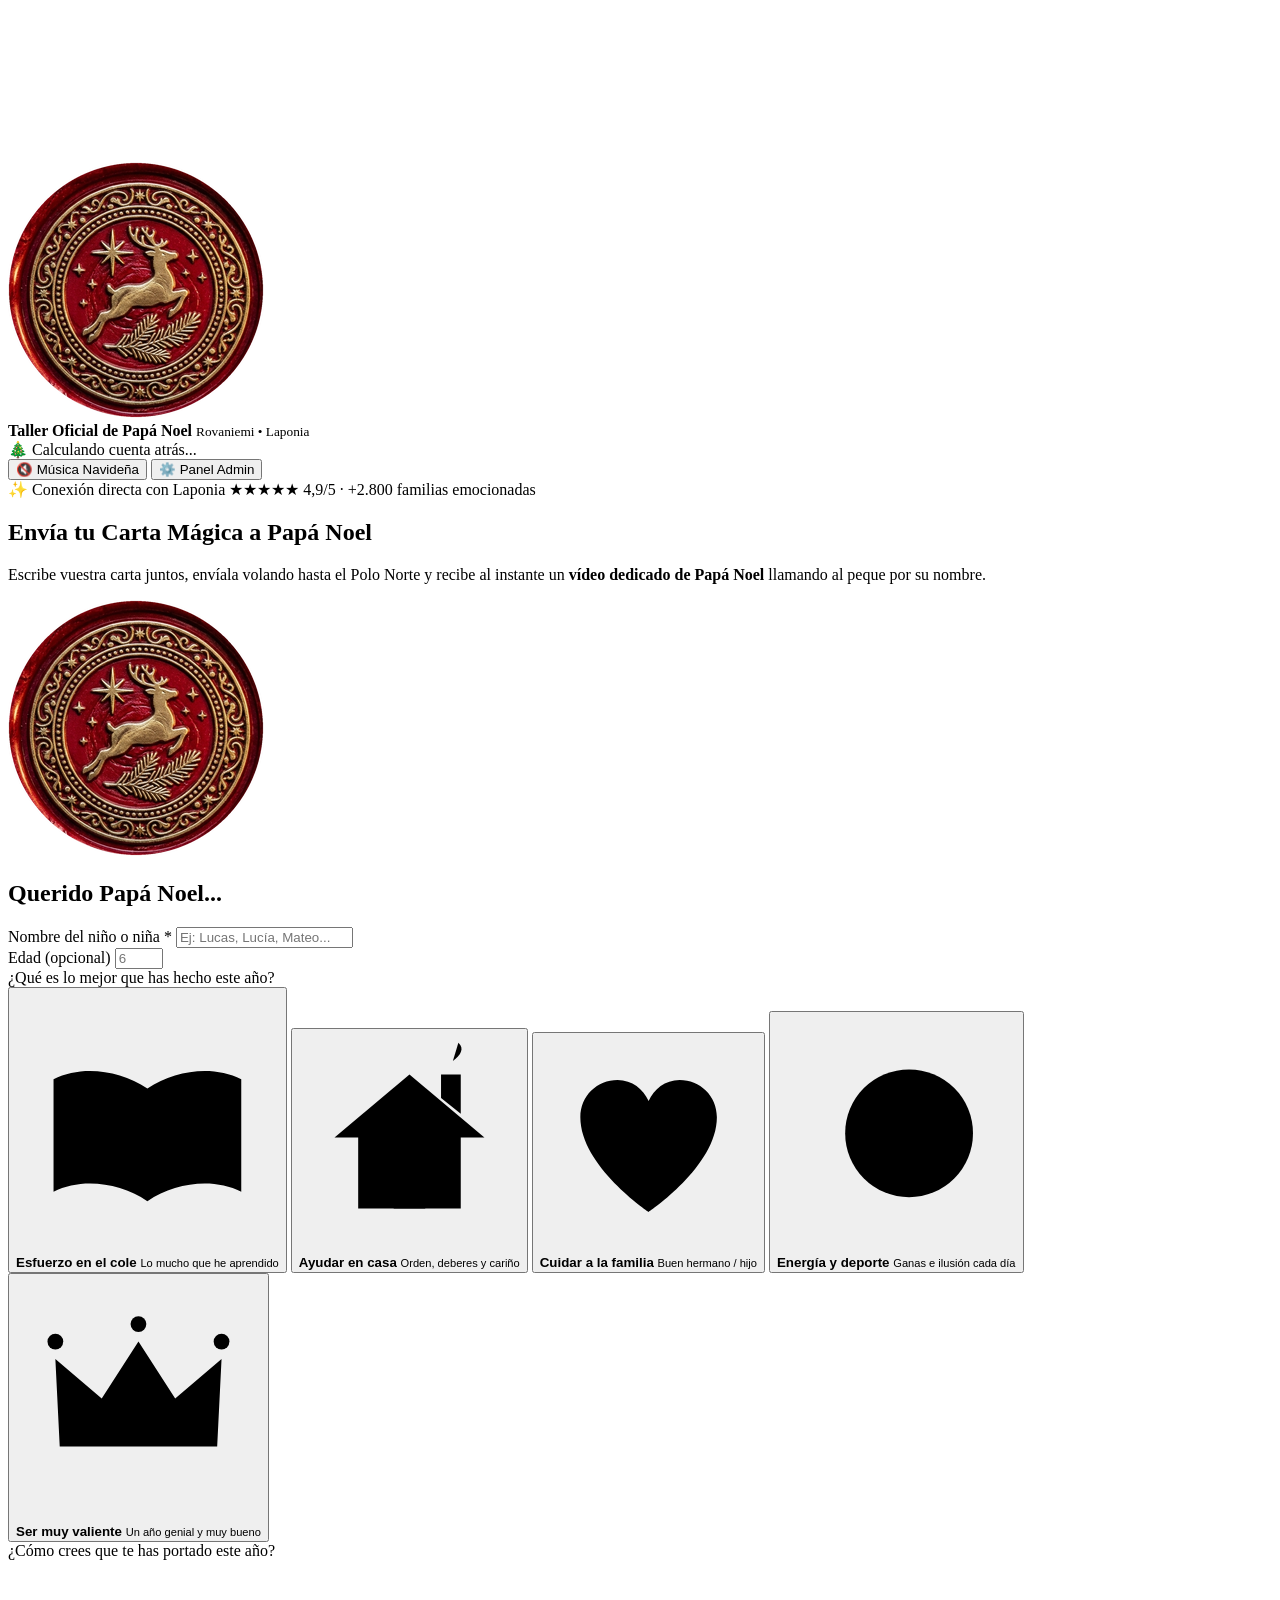
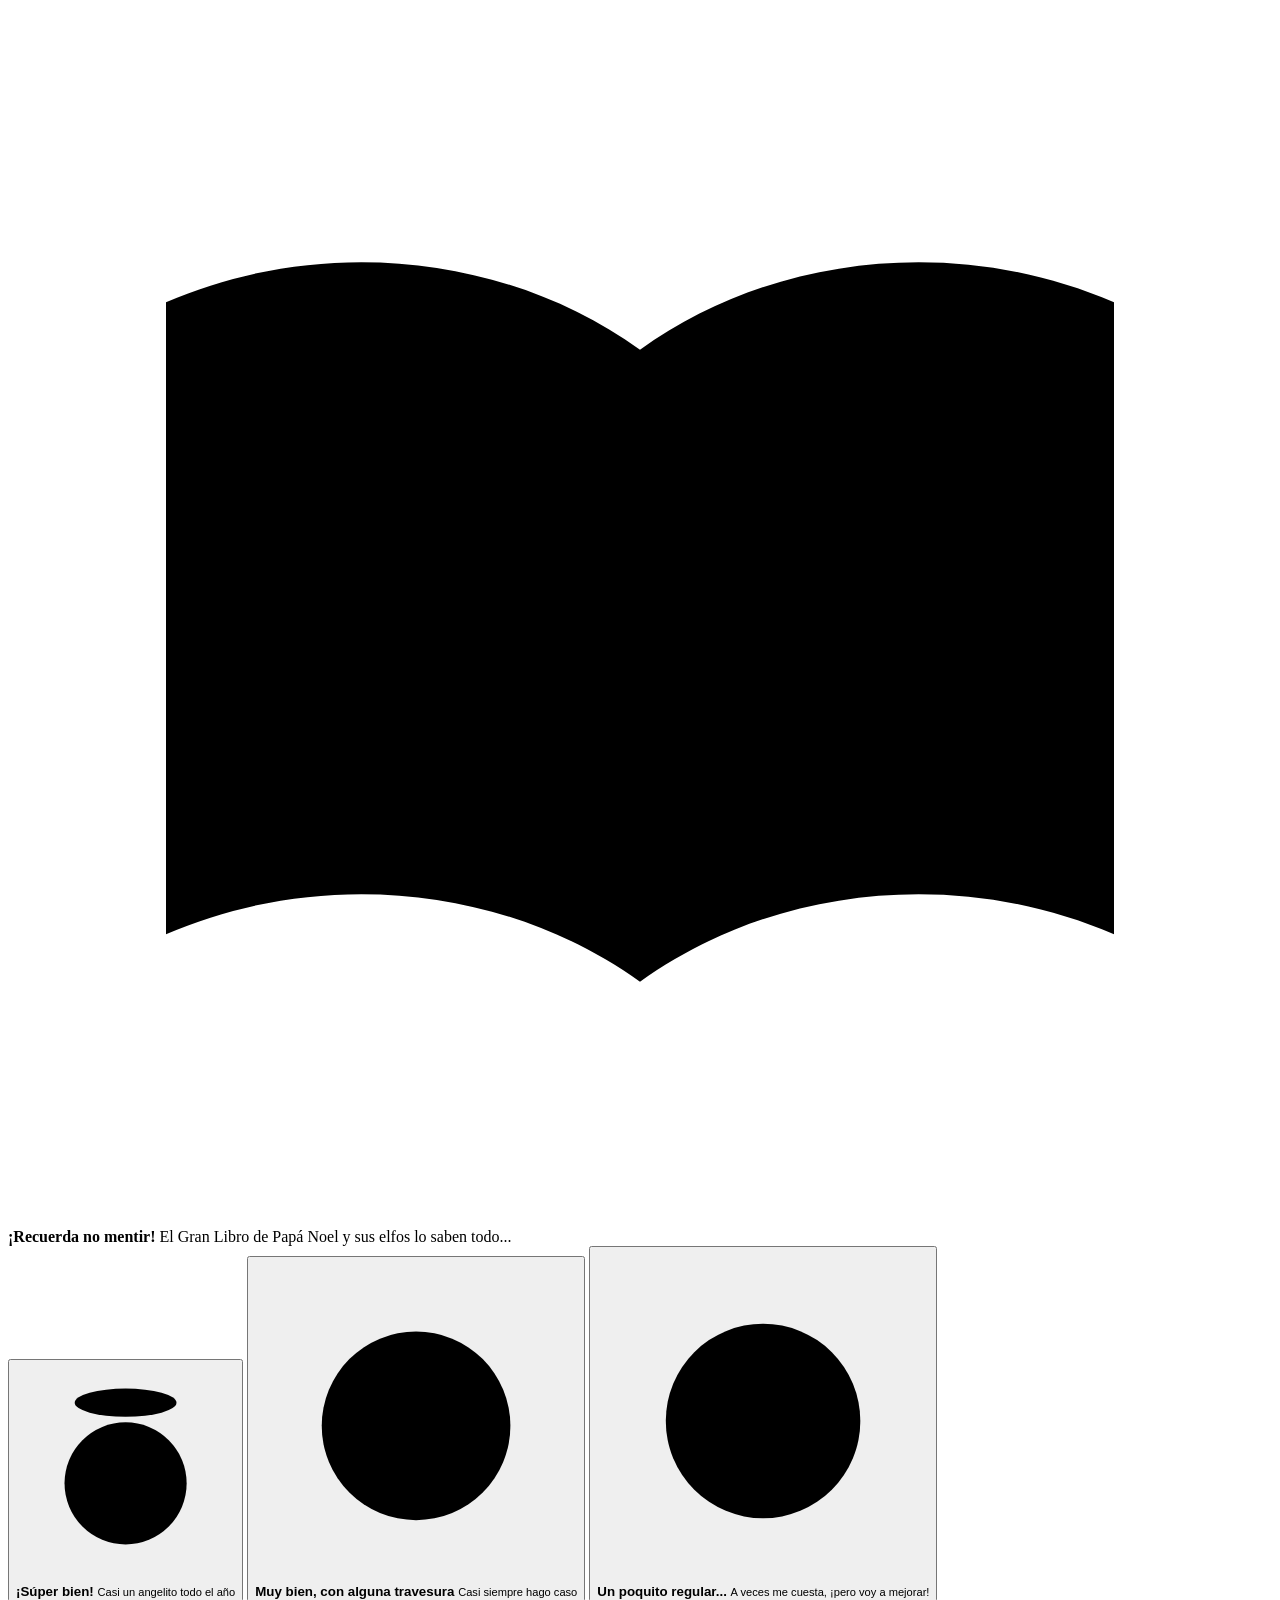
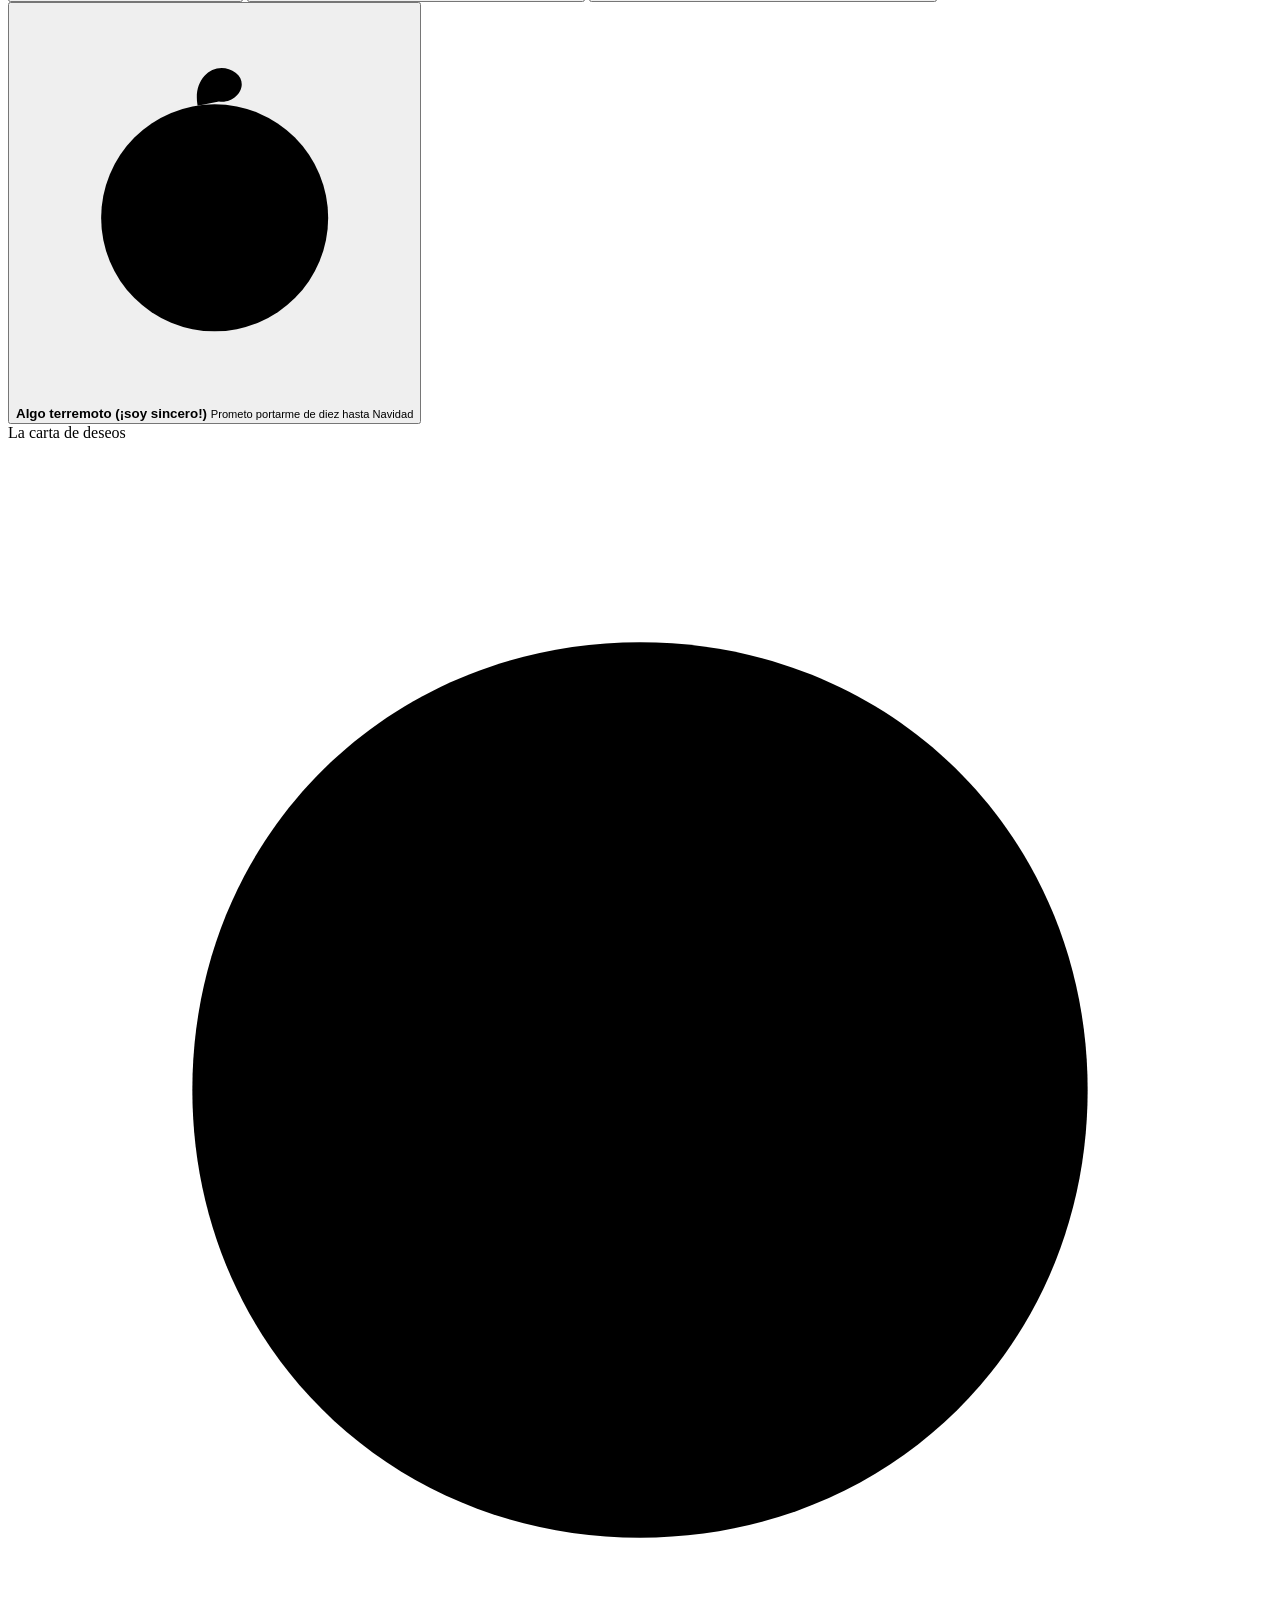
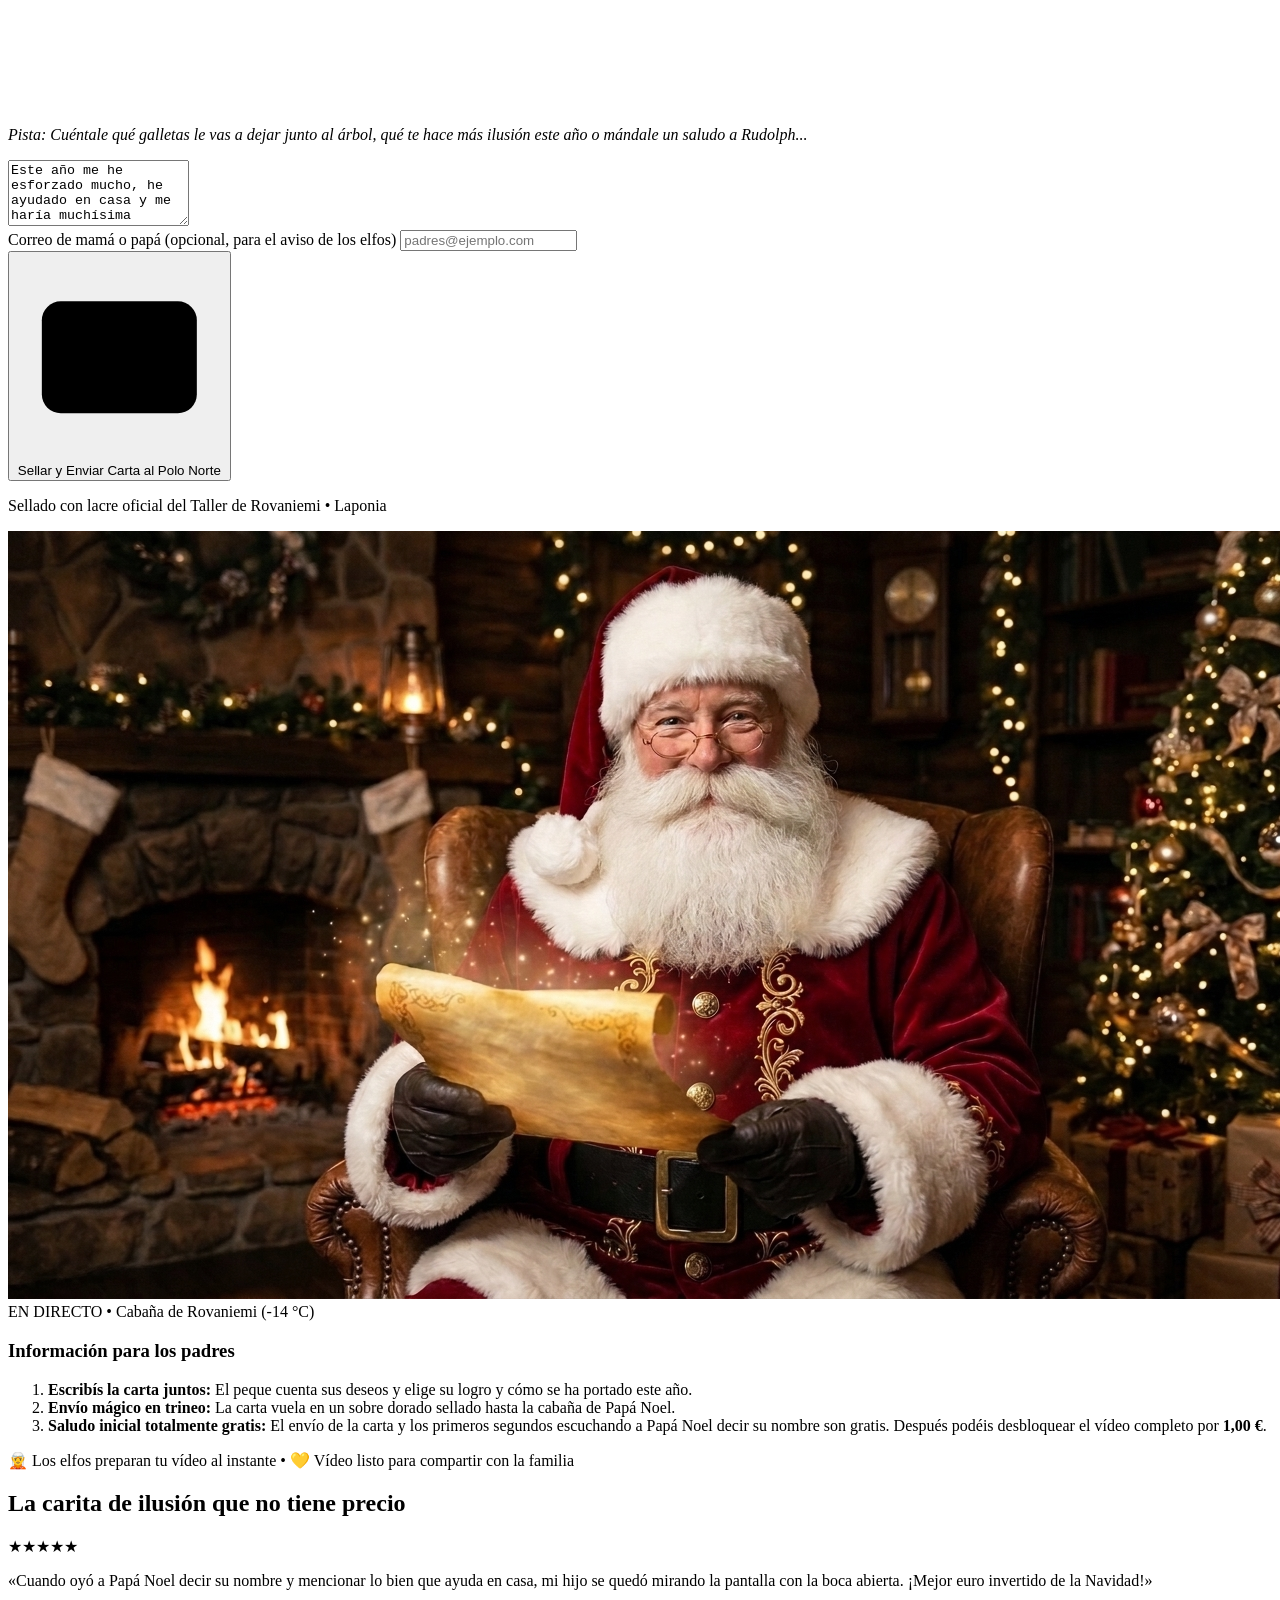
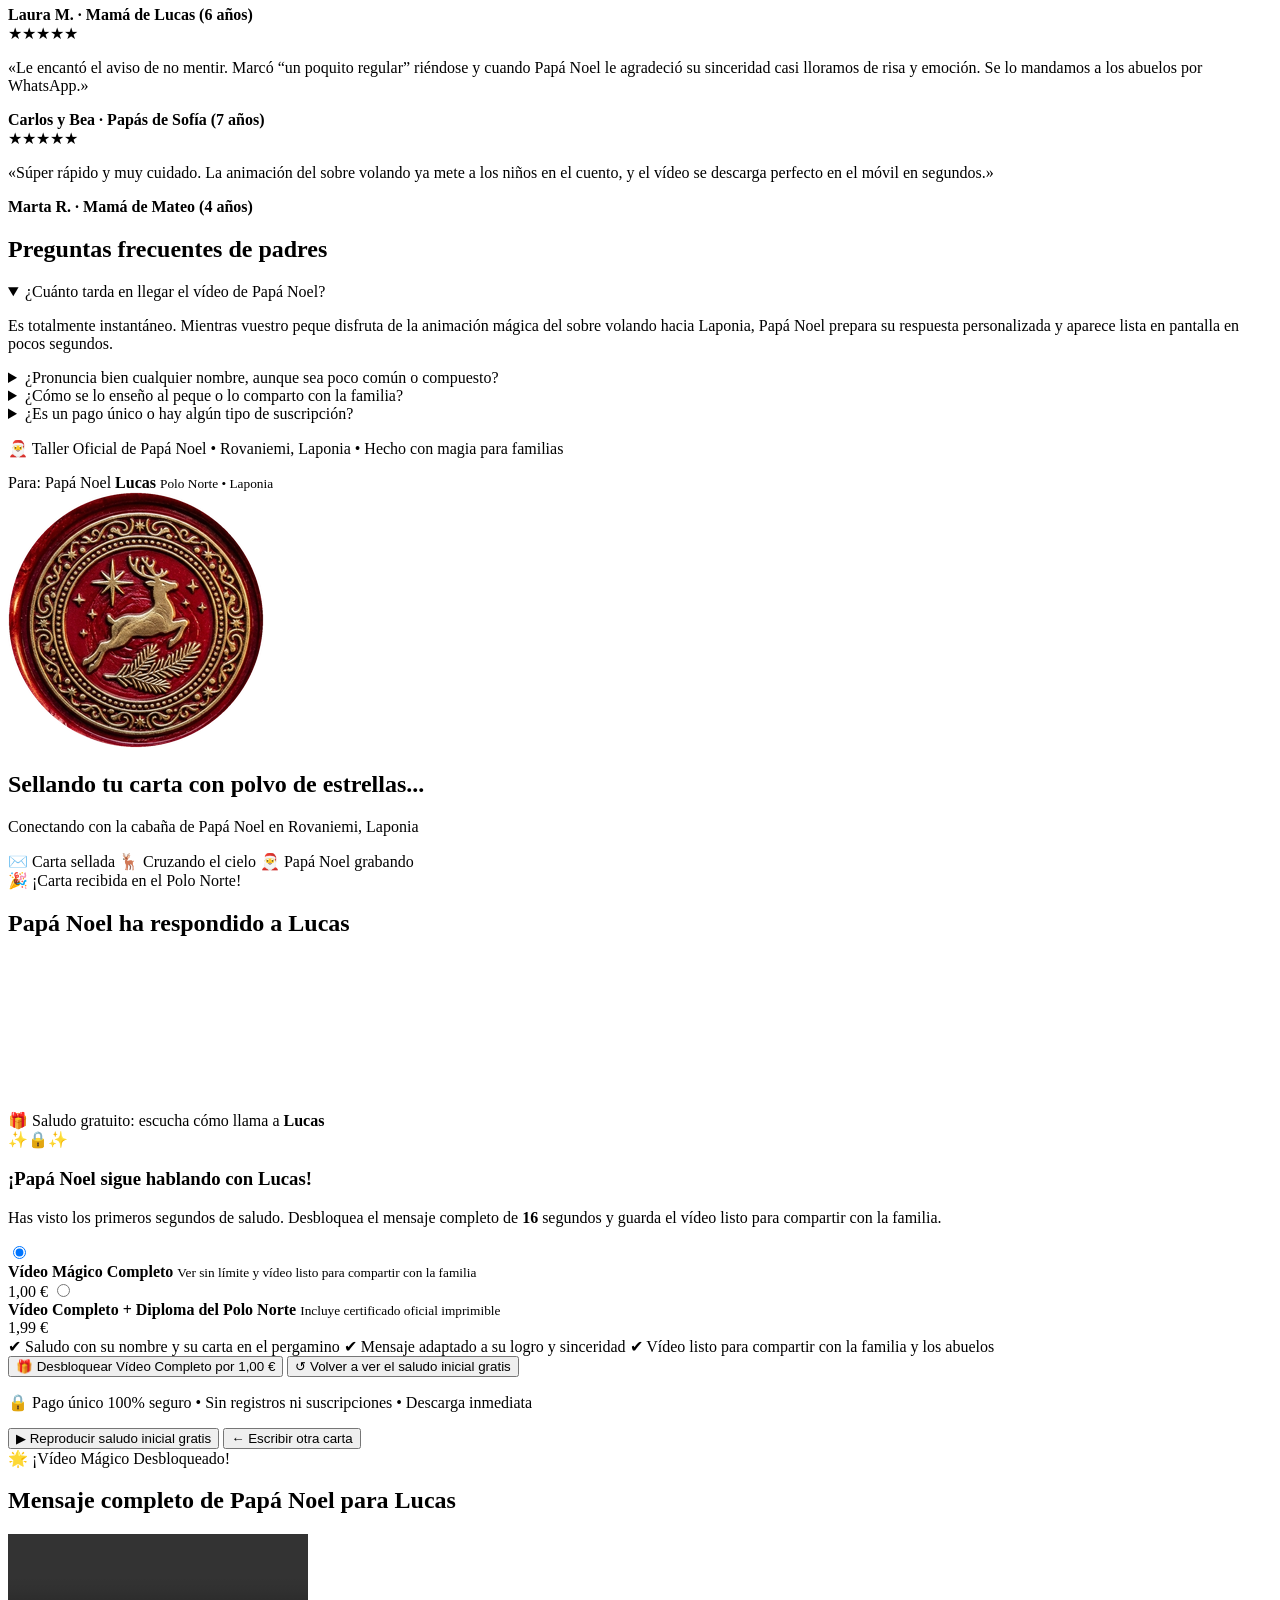
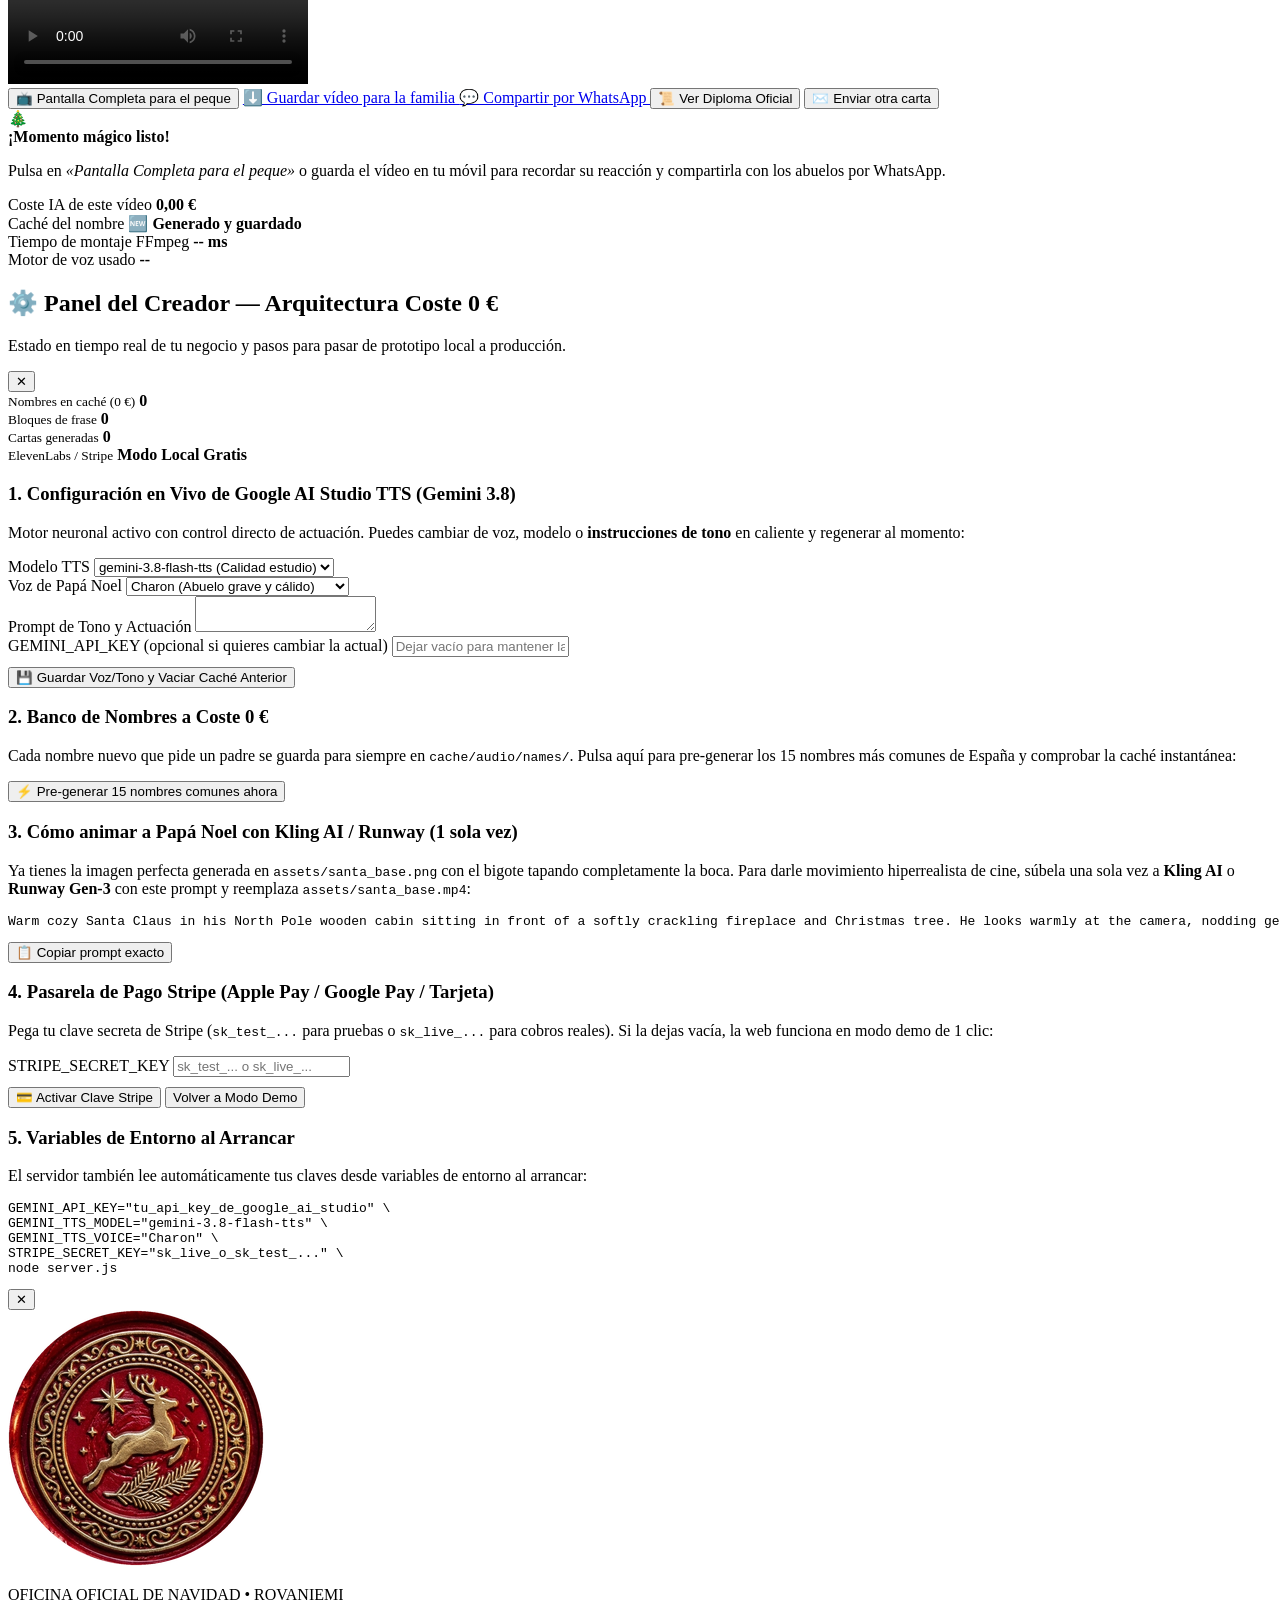
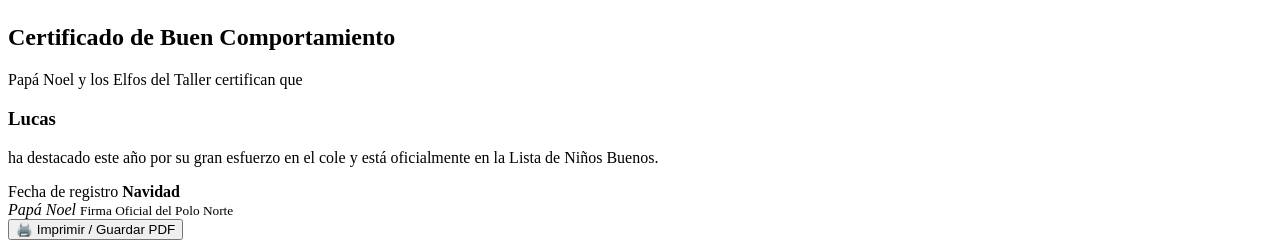
==== public/index.html @ f3148b46 "Enforce 4.6s physical preview clip, block PiP and fix mobile paywall layout" ====
<!DOCTYPE html>
<html lang="es">
<head>
  <meta charset="UTF-8" />
  <meta name="viewport" content="width=device-width, initial-scale=1.0" />
  <title>Carta Mágica a Papá Noel — Vídeo Personalizado desde Laponia</title>
  <meta
    name="description"
    content="Escribe la carta a Papá Noel con tu peque y recibe al instante un vídeo personalizado desde Laponia donde Papá Noel le llama por su nombre. Saludo inicial gratis."
  />
  <meta name="robots" content="index, follow" />
  <meta name="google-site-verification" content="4oJ0a-_3ghJP5rvfSk05bGhbOI-sw-g0GbABxXFNGgU" />
  <link rel="icon" type="image/png" href="/assets/wax_seal.png" />
  <link rel="canonical" href="https://carta-papa-noel.onrender.com/" id="canonicalLink" />

  <meta property="og:type" content="website" />
  <meta property="og:locale" content="es_ES" />
  <meta property="og:site_name" content="Taller Oficial de Papá Noel" />
  <meta property="og:title" content="Carta Mágica a Papá Noel — Vídeo Personalizado desde Laponia" />
  <meta
    property="og:description"
    content="Escribe vuestra carta juntos y escucha al instante cómo Papá Noel llama a tu peque por su nombre desde Rovaniemi. Saludo inicial gratis."
  />
  <meta property="og:url" content="https://carta-papa-noel.onrender.com/" />
  <meta property="og:image" content="https://carta-papa-noel.onrender.com/assets/santa_base.png" />
  <meta name="twitter:card" content="summary_large_image" />
  <meta name="twitter:title" content="Carta Mágica a Papá Noel — Vídeo Personalizado desde Laponia" />
  <meta
    name="twitter:description"
    content="Escribe la carta a Papá Noel con tu peque y recibe al instante su respuesta personalizada en vídeo desde Laponia."
  />
  <meta name="twitter:image" content="https://carta-papa-noel.onrender.com/assets/santa_base.png" />

  <script type="application/ld+json">
    {
      "@context": "https://schema.org",
      "@graph": [
        {
          "@type": "Product",
          "name": "Carta Mágica y Vídeo Personalizado de Papá Noel",
          "description": "Vídeo personalizado desde Rovaniemi donde Papá Noel llama al niño o niña por su nombre, lee su carta y menciona su esfuerzo del año. Saludo inicial gratuito.",
          "image": "https://carta-papa-noel.onrender.com/assets/santa_base.png",
          "brand": {
            "@type": "Brand",
            "name": "Taller Oficial de Papá Noel"
          },
          "offers": {
            "@type": "Offer",
            "priceCurrency": "EUR",
            "price": "1.00",
            "availability": "https://schema.org/InStock",
            "url": "https://carta-papa-noel.onrender.com/"
          },
          "aggregateRating": {
            "@type": "AggregateRating",
            "ratingValue": "4.9",
            "reviewCount": "2840"
          }
        },
        {
          "@type": "FAQPage",
          "mainEntity": [
            {
              "@type": "Question",
              "name": "¿Cuánto tarda en llegar el vídeo de Papá Noel?",
              "acceptedAnswer": {
                "@type": "Answer",
                "text": "Es totalmente instantáneo. Mientras vuestro peque disfruta de la animación mágica del sobre volando hacia Laponia, Papá Noel prepara su respuesta personalizada y aparece lista en pantalla en pocos segundos."
              }
            },
            {
              "@type": "Question",
              "name": "¿Pronuncia bien cualquier nombre, aunque sea poco común o compuesto?",
              "acceptedAnswer": {
                "@type": "Answer",
                "text": "Sí. Papá Noel pronuncia con cariño cualquier nombre español, compuesto o internacional. Además, podréis escuchar el saludo con su nombre gratis antes de decidir si queréis el vídeo completo."
              }
            },
            {
              "@type": "Question",
              "name": "¿Cómo se lo enseño al peque o lo comparto con la familia?",
              "acceptedAnswer": {
                "@type": "Answer",
                "text": "Al desbloquear el vídeo por 1,00 €, puedes reproducirlo a pantalla completa directamente en el móvil, tablet o TV, y guardar el vídeo listo para compartir con la familia, enviárselo a los abuelos o conservarlo de recuerdo."
              }
            },
            {
              "@type": "Question",
              "name": "¿Es un pago único o hay algún tipo de suscripción?",
              "acceptedAnswer": {
                "@type": "Answer",
                "text": "Es un pago único de 1,00 € (o 1,99 € si quieres añadir el Diploma Oficial imprimible). Sin cuentas, sin suscripciones ni cargos ocultos."
              }
            }
          ]
        }
      ]
    }
  </script>

  <link rel="preconnect" href="https://fonts.googleapis.com" />
  <link rel="preconnect" href="https://fonts.gstatic.com" crossorigin />
  <link
    href="https://fonts.googleapis.com/css2?family=Mountains+of+Christmas:wght@700&family=Nunito:wght@400;600;700;800&family=Playfair+Display:ital,wght@0,600;0,700;1,600&display=swap"
    rel="stylesheet"
  />
  <link rel="stylesheet" href="/styles.css" />
</head>
<body>
  <canvas id="snowCanvas" aria-hidden="true"></canvas>

  <header class="topbar">
    <div class="brand">
      <span class="brand-icon">
        <img src="/assets/wax_seal.png" alt="Sello Oficial Taller de Papá Noel" class="seal-img" />
      </span>
      <div>
        <strong>Taller Oficial de Papá Noel</strong>
        <small>Rovaniemi • Laponia</small>
      </div>
    </div>
    <div class="topbar-right">
      <div class="countdown-pill" id="countdownPill">🎄 Calculando cuenta atrás...</div>
      <button id="musicToggleBtn" class="music-btn" type="button" aria-pressed="false">
        🔇 Música Navideña
      </button>
      <button id="openCreatorBtn" class="creator-pill hidden" type="button">
        ⚙️ Panel Admin
      </button>
    </div>
    <audio id="bgMusic" src="/assets/bgm_christmas.wav" loop preload="none"></audio>
  </header>

  <main class="container">
    <!-- PASO 1: ESCRIBIR LA CARTA -->
    <section id="stepCompose" class="card-step active">
      <div class="hero-header">
        <div class="hero-badges">
          <span class="ribbon">✨ Conexión directa con Laponia</span>
          <span class="rating-pill">★★★★★ 4,9/5 · +2.800 familias emocionadas</span>
        </div>
        <h1>Envía tu Carta Mágica a Papá Noel</h1>
        <p>
          Escribe vuestra carta juntos, envíala volando hasta el Polo Norte y recibe al instante
          un <strong>vídeo dedicado de Papá Noel</strong> llamando al peque por su nombre.
        </p>
      </div>

      <div class="compose-grid">
        <form id="letterForm" class="parchment-card">
          <div class="wax-corner" aria-hidden="true">
            <img src="/assets/wax_seal.png" alt="" class="seal-img" />
          </div>
          <h2 class="parchment-title">Querido Papá Noel...</h2>

          <div class="form-row">
            <div class="field">
              <label for="childName">Nombre del niño o niña *</label>
              <input
                id="childName"
                name="childName"
                type="text"
                maxlength="40"
                placeholder="Ej: Lucas, Lucía, Mateo..."
                required
              />
            </div>
            <div class="field field-small">
              <label for="age">Edad (opcional)</label>
              <input
                id="age"
                name="age"
                type="number"
                min="1"
                max="15"
                placeholder="6"
              />
            </div>
          </div>

          <div class="field">
            <label>¿Qué es lo mejor que has hecho este año?</label>
            <div class="achievement-grid" id="achievementGrid">
              <button type="button" class="ach-btn selected" data-value="cole">
                <span class="doodle-wrap" aria-hidden="true">
                  <svg class="doodle-icon" viewBox="0 0 28 28">
                    <path d="M4 9.5C7 8 11 8.5 14 10.5C17 8.5 21 8 24 9.5V21.5C21 20 17 20.5 14 22.5C11 20.5 7 20 4 21.5Z" />
                    <path d="M14 10.5V22.5" />
                    <path d="M7 13.5H10.8M7 16.5H10.5M17.2 13.5H21M17.5 16.5H21" />
                    <path d="M14 3.5V6.2M12.6 4.8H15.4" />
                  </svg>
                </span>
                <div>
                  <strong>Esfuerzo en el cole</strong>
                  <small>Lo mucho que he aprendido</small>
                </div>
              </button>
              <button type="button" class="ach-btn" data-value="casa">
                <span class="doodle-wrap" aria-hidden="true">
                  <svg class="doodle-icon" viewBox="0 0 28 28">
                    <path d="M4.5 13.5L14 5.5L23.5 13.5" />
                    <path d="M7.5 12V22.5H20.5V12" />
                    <path d="M12 22.5V16.5C12 15.2 16 15.2 16 16.5V22.5" />
                    <path d="M18 8.5V5.5H20.5V10.5" />
                    <path d="M19.5 3.8C20.5 3.1 21 2.2 20.2 1.5" />
                  </svg>
                </span>
                <div>
                  <strong>Ayudar en casa</strong>
                  <small>Orden, deberes y cariño</small>
                </div>
              </button>
              <button type="button" class="ach-btn" data-value="hermanos">
                <span class="doodle-wrap" aria-hidden="true">
                  <svg class="doodle-icon" viewBox="0 0 28 28">
                    <path d="M14 22.8C14 22.8 5.2 16.9 5.2 10.6C5.2 7.8 7.4 5.8 10 5.8C11.9 5.8 13.3 7 14 8.5C14.7 7 16.1 5.8 18 5.8C20.6 5.8 22.8 7.8 22.8 10.6C22.8 16.9 14 22.8 14 22.8Z" />
                    <path d="M3.5 5.5L5.2 6.8M24.5 5.5L22.8 6.8M14 2.5V4.2" />
                  </svg>
                </span>
                <div>
                  <strong>Cuidar a la familia</strong>
                  <small>Buen hermano / hijo</small>
                </div>
              </button>
              <button type="button" class="ach-btn" data-value="deporte">
                <span class="doodle-wrap" aria-hidden="true">
                  <svg class="doodle-icon" viewBox="0 0 28 28">
                    <circle cx="15.5" cy="14" r="7.5" />
                    <path d="M15.5 10.2L18.4 12.4L17.3 15.8H13.7L12.6 12.4Z" />
                    <path d="M15.5 6.5V10.2M22.3 11.4L18.4 12.4M20 20L17.3 15.8M11 20L13.7 15.8M8.7 11.4L12.6 12.4" />
                    <path d="M3.2 11.5H6.2M2.5 15H5.5M4 18.5H6.8" />
                  </svg>
                </span>
                <div>
                  <strong>Energía y deporte</strong>
                  <small>Ganas e ilusión cada día</small>
                </div>
              </button>
              <button type="button" class="ach-btn" data-value="valiente">
                <span class="doodle-wrap" aria-hidden="true">
                  <svg class="doodle-icon" viewBox="0 0 28 28">
                    <path d="M5 19.5L4.5 9.5L9.8 14L14 7.5L18.2 14L23.5 9.5L23 19.5Z" />
                    <path d="M5.5 22.5H22.5" />
                    <circle cx="4.5" cy="7.5" r="0.9" />
                    <circle cx="14" cy="5.5" r="0.9" />
                    <circle cx="23.5" cy="7.5" r="0.9" />
                  </svg>
                </span>
                <div>
                  <strong>Ser muy valiente</strong>
                  <small>Un año genial y muy bueno</small>
                </div>
              </button>
            </div>
          </div>

          <div class="field">
            <label>¿Cómo crees que te has portado este año?</label>
            <div class="no-lie-banner">
              <svg class="doodle-inline" viewBox="0 0 24 24" aria-hidden="true">
                <path d="M3 6.5C6 5.2 9.5 5.6 12 7.4C14.5 5.6 18 5.2 21 6.5V18.5C18 17.2 14.5 17.6 12 19.4C9.5 17.6 6 17.2 3 18.5Z" />
                <path d="M12 7.4V19.4" />
                <path d="M16.5 3.5L19.5 6.5" />
              </svg>
              <strong>¡Recuerda no mentir!</strong> El Gran Libro de Papá Noel y sus elfos lo saben todo...
            </div>
            <div class="behavior-grid" id="behaviorGrid">
              <button type="button" class="beh-btn selected" data-behavior="super_bien">
                <span class="doodle-wrap" aria-hidden="true">
                  <svg class="doodle-icon" viewBox="0 0 28 28">
                    <ellipse cx="14" cy="5.2" rx="6.5" ry="1.8" />
                    <circle cx="14" cy="15.5" r="7.8" />
                    <path d="M10.2 14.2C10.8 13.3 11.8 13.3 12.3 14.2" />
                    <path d="M15.7 14.2C16.3 13.3 17.3 13.3 17.8 14.2" />
                    <path d="M10.8 17.8C12 19.6 16 19.6 17.2 17.8" />
                  </svg>
                </span>
                <div>
                  <strong>¡Súper bien!</strong>
                  <small>Casi un angelito todo el año</small>
                </div>
              </button>
              <button type="button" class="beh-btn" data-behavior="casi_siempre">
                <span class="doodle-wrap" aria-hidden="true">
                  <svg class="doodle-icon" viewBox="0 0 28 28">
                    <circle cx="14" cy="14.5" r="8.2" />
                    <path d="M10.2 12.8C10.8 11.9 11.7 11.9 12.2 12.8" />
                    <circle cx="17.2" cy="12.5" r="0.7" />
                    <path d="M10.4 16.8C11.8 18.8 16.2 18.8 17.6 16.8" />
                    <path d="M21.5 6.2L23 4.8M22.8 8.8H24.6" />
                  </svg>
                </span>
                <div>
                  <strong>Muy bien, con alguna travesura</strong>
                  <small>Casi siempre hago caso</small>
                </div>
              </button>
              <button type="button" class="beh-btn" data-behavior="regular">
                <span class="doodle-wrap" aria-hidden="true">
                  <svg class="doodle-icon" viewBox="0 0 28 28">
                    <circle cx="14" cy="14.5" r="8.2" />
                    <circle cx="11" cy="12.6" r="0.8" />
                    <circle cx="17" cy="12.6" r="0.8" />
                    <path d="M10.8 17.5C12.2 16.6 13.4 18.2 14.8 17.2C15.8 16.5 16.6 17 17.4 17.4" />
                    <path d="M8.5 15.8L9.8 15.4M18.2 15.4L19.5 15.8" />
                  </svg>
                </span>
                <div>
                  <strong>Un poquito regular...</strong>
                  <small>A veces me cuesta, ¡pero voy a mejorar!</small>
                </div>
              </button>
              <button type="button" class="beh-btn" data-behavior="travieso">
                <span class="doodle-wrap" aria-hidden="true">
                  <svg class="doodle-icon" viewBox="0 0 28 28">
                    <circle cx="14" cy="15" r="8" />
                    <path d="M12.8 7.1C12.4 5 14.2 3.8 15.5 4.8C16.5 5.6 15.5 7 14.3 6.8" />
                    <path d="M9.8 12.2L12.3 13.4M18.2 12.2L15.7 13.4" />
                    <circle cx="11" cy="14.4" r="0.6" />
                    <circle cx="17" cy="14.4" r="0.6" />
                    <path d="M10.4 17.2C12 19.4 16 19.4 17.6 17.2" />
                  </svg>
                </span>
                <div>
                  <strong>Algo terremoto (¡soy sincero!)</strong>
                  <small>Prometo portarme de diez hasta Navidad</small>
                </div>
              </button>
            </div>
          </div>

          <div class="field">
            <label for="letterText">La carta de deseos</label>
            <p class="letter-hint">
              <svg class="doodle-inline" viewBox="0 0 24 24" aria-hidden="true">
                <path d="M12 3.5C16.8 3.5 20.5 7.2 20.5 12C20.5 16.8 16.8 20.5 12 20.5C7.2 20.5 3.5 16.8 3.5 12C3.5 7.2 7.2 3.5 12 3.5Z" />
                <circle cx="9.2" cy="9.5" r="0.8" />
                <circle cx="14.6" cy="8.8" r="0.8" />
                <circle cx="15.2" cy="14.5" r="0.8" />
                <circle cx="9.5" cy="15" r="0.8" />
                <circle cx="12" cy="12" r="0.7" />
              </svg>
              <em>Pista: Cuéntale qué galletas le vas a dejar junto al árbol, qué te hace más ilusión este año o mándale un saludo a Rudolph...</em>
            </p>
            <textarea
              id="letterText"
              name="letterText"
              rows="4"
              maxlength="800"
              placeholder="Querido Papá Noel, te dejaremos leche y galletas junto al árbol..."
            >Este año me he esforzado mucho, he ayudado en casa y me haría muchísima ilusión que pases por nuestro árbol en Nochebuena.</textarea>
          </div>

          <div class="field">
            <label for="parentEmail">Correo de mamá o papá (opcional, para el aviso de los elfos)</label>
            <input
              id="parentEmail"
              name="parentEmail"
              type="email"
              placeholder="padres@ejemplo.com"
            />
          </div>

          <div id="formError" class="error-banner hidden"></div>

          <button id="submitBtn" type="submit" class="btn-magic">
            <svg class="doodle-inline" viewBox="0 0 24 24" aria-hidden="true">
              <rect x="3" y="5.5" width="18" height="13" rx="2.2" />
              <path d="M3.5 6.5L12 13L20.5 6.5" />
              <circle cx="12" cy="13" r="1.4" />
            </svg>
            <span>Sellar y Enviar Carta al Polo Norte</span>
          </button>
          <p class="hint-free">Sellado con lacre oficial del Taller de Rovaniemi • Laponia</p>
        </form>

        <aside class="preview-aside">
          <div class="santa-preview-box">
            <video
              src="/assets/santa_base.mp4"
              poster="/assets/santa_base.png"
              autoplay
              muted
              loop
              playsinline
            ></video>
            <div class="santa-badge">
              <span class="live-dot" aria-hidden="true"></span>
              EN DIRECTO • Cabaña de Rovaniemi (-14 °C)
            </div>
          </div>
          <div class="how-card">
            <h3>Información para los padres</h3>
            <ol>
              <li><strong>Escribís la carta juntos:</strong> El peque cuenta sus deseos y elige su logro y cómo se ha portado este año.</li>
              <li><strong>Envío mágico en trineo:</strong> La carta vuela en un sobre dorado sellado hasta la cabaña de Papá Noel.</li>
              <li><strong>Saludo inicial totalmente gratis:</strong> El envío de la carta y los primeros segundos escuchando a Papá Noel decir su nombre son gratis. Después podéis desbloquear el vídeo completo por <strong>1,00 €</strong>.</li>
            </ol>
            <div class="zero-cost-pill">
              🧝 Los elfos preparan tu vídeo al instante • 💛 Vídeo listo para compartir con la familia
            </div>
          </div>
        </aside>
      </div>

      <!-- PRUEBA SOCIAL Y PREGUNTAS FRECUENTES -->
      <div class="social-proof-wrap">
        <section class="testimonials-section" aria-label="Opiniones de familias">
          <h2 class="section-heading">La carita de ilusión que no tiene precio</h2>
          <div class="testimonials-grid">
            <article class="testimonial-card">
              <div class="stars">★★★★★</div>
              <p>«Cuando oyó a Papá Noel decir su nombre y mencionar lo bien que ayuda en casa, mi hijo se quedó mirando la pantalla con la boca abierta. ¡Mejor euro invertido de la Navidad!»</p>
              <strong>Laura M. · Mamá de Lucas (6 años)</strong>
            </article>
            <article class="testimonial-card">
              <div class="stars">★★★★★</div>
              <p>«Le encantó el aviso de no mentir. Marcó “un poquito regular” riéndose y cuando Papá Noel le agradeció su sinceridad casi lloramos de risa y emoción. Se lo mandamos a los abuelos por WhatsApp.»</p>
              <strong>Carlos y Bea · Papás de Sofía (7 años)</strong>
            </article>
            <article class="testimonial-card">
              <div class="stars">★★★★★</div>
              <p>«Súper rápido y muy cuidado. La animación del sobre volando ya mete a los niños en el cuento, y el vídeo se descarga perfecto en el móvil en segundos.»</p>
              <strong>Marta R. · Mamá de Mateo (4 años)</strong>
            </article>
          </div>
        </section>

        <section class="faq-section" aria-label="Preguntas frecuentes">
          <h2 class="section-heading">Preguntas frecuentes de padres</h2>
          <div class="faq-list">
            <details class="faq-item" open>
              <summary>¿Cuánto tarda en llegar el vídeo de Papá Noel?</summary>
              <p>Es totalmente instantáneo. Mientras vuestro peque disfruta de la animación mágica del sobre volando hacia Laponia, Papá Noel prepara su respuesta personalizada y aparece lista en pantalla en pocos segundos.</p>
            </details>
            <details class="faq-item">
              <summary>¿Pronuncia bien cualquier nombre, aunque sea poco común o compuesto?</summary>
              <p>Sí. Papá Noel pronuncia con cariño cualquier nombre español, compuesto o internacional. Además, podréis escuchar el saludo con su nombre gratis antes de decidir si queréis el vídeo completo.</p>
            </details>
            <details class="faq-item">
              <summary>¿Cómo se lo enseño al peque o lo comparto con la familia?</summary>
              <p>Al desbloquear el vídeo por 1,00 €, puedes reproducirlo a pantalla completa directamente en el móvil, tablet o TV, y guardar el vídeo listo para compartir con la familia, enviárselo a los abuelos o conservarlo de recuerdo.</p>
            </details>
            <details class="faq-item">
              <summary>¿Es un pago único o hay algún tipo de suscripción?</summary>
              <p>Es un pago único de 1,00 € (o 1,99 € si quieres añadir el Diploma Oficial imprimible). Sin cuentas, sin suscripciones ni cargos ocultos.</p>
            </details>
          </div>
        </section>

        <footer class="site-footer">
          <p>🎅 Taller Oficial de Papá Noel • Rovaniemi, Laponia • Hecho con magia para familias</p>
        </footer>
      </div>
    </section>

    <!-- PASO 2: ANIMACIÓN DE ENVÍO MÁGICO -->
    <section id="stepSending" class="card-step">
      <div class="sending-stage">
        <div class="stardust-ring"></div>
        <div class="envelope-wrapper" id="envelopeWrapper">
          <div class="envelope-back"></div>
          <div class="letter-sheet">
            <span>Para: Papá Noel</span>
            <strong id="flyingChildName">Lucas</strong>
            <small>Polo Norte • Laponia</small>
          </div>
          <div class="envelope-front"></div>
          <div class="envelope-flap"></div>
          <div class="wax-seal">
            <img src="/assets/wax_seal.png" alt="" class="seal-img" />
          </div>
        </div>

        <h2 id="sendingStatusTitle">Sellando tu carta con polvo de estrellas...</h2>
        <p id="sendingStatusDesc">Conectando con la cabaña de Papá Noel en Rovaniemi, Laponia</p>

        <div class="radar-progress">
          <div class="radar-fill" id="radarFill"></div>
        </div>
        <div class="radar-steps">
          <span class="active" id="rStep1">✉️ Carta sellada</span>
          <span id="rStep2">🦌 Cruzando el cielo</span>
          <span id="rStep3">🎅 Papá Noel grabando</span>
        </div>
      </div>
    </section>

    <!-- PASO 3: PREVIEW EMOCIONAL + PAYWALL 1€ -->
    <section id="stepPreviewPaywall" class="card-step">
      <div class="video-stage-card">
        <div class="stage-top">
          <span class="ribbon">🎉 ¡Carta recibida en el Polo Norte!</span>
          <h2 id="previewTitle">Papá Noel ha respondido a Lucas</h2>
        </div>

        <div class="video-frame-wrapper">
          <video
            id="previewVideo"
            playsinline
            webkit-playsinline
            disablepictureinpicture
            disableremoteplayback
            controlslist="nodownload nofullscreen noremoteplayback"
            preload="auto"
          ></video>

          <!-- Indicador de preview gratuito -->
          <div id="previewHud" class="preview-hud">
            <span>🎁 Saludo gratuito: escucha cómo llama a <strong id="hudName">Lucas</strong></span>
            <div class="preview-bar"><div id="previewProgress"></div></div>
          </div>

          <!-- Cortinilla Paywall cuando llega a los ~4.6s -->
          <div id="paywallOverlay" class="paywall-overlay hidden">
            <div class="paywall-card">
              <div class="lock-icon">✨🔒✨</div>
              <h3>¡Papá Noel sigue hablando con <span id="paywallChildName">Lucas</span>!</h3>
              <p>
                Has visto los primeros segundos de saludo. Desbloquea el mensaje completo de
                <strong id="paywallDuration">16</strong> segundos y guarda el vídeo listo para compartir con la familia.
              </p>

              <div class="tier-selector">
                <label class="tier-option selected" data-tier="standard">
                  <input type="radio" name="tier" value="standard" checked />
                  <div>
                    <strong>Vídeo Mágico Completo</strong>
                    <small>Ver sin límite y vídeo listo para compartir con la familia</small>
                  </div>
                  <span class="price-tag">1,00 €</span>
                </label>
                <label class="tier-option" data-tier="pack">
                  <input type="radio" name="tier" value="pack" />
                  <div>
                    <strong>Vídeo Completo + Diploma del Polo Norte</strong>
                    <small>Incluye certificado oficial imprimible</small>
                  </div>
                  <span class="price-tag">1,99 €</span>
                </label>
              </div>

              <div class="paywall-benefits">
                <span>✔ Saludo con su nombre y su carta en el pergamino</span>
                <span>✔ Mensaje adaptado a su logro y sinceridad</span>
                <span>✔ Vídeo listo para compartir con la familia y los abuelos</span>
              </div>

              <button id="unlockBtn" type="button" class="btn-magic btn-unlock">
                🎁 Desbloquear Vídeo Completo por <span id="unlockPriceText">1,00 €</span>
              </button>
              <button id="replayHookBtn" type="button" class="btn-ghost">
                ↺ Volver a ver el saludo inicial gratis
              </button>
              <p class="payment-note" id="paymentModeNote">
                🔒 Pago único 100% seguro • Sin registros ni suscripciones • Descarga inmediata
              </p>
            </div>
          </div>
        </div>

        <div class="video-controls-bar">
          <button id="playPreviewBtn" type="button" class="btn-secondary">
            ▶ Reproducir saludo inicial gratis
          </button>
          <button id="backToFormBtn1" type="button" class="btn-ghost">
            ← Escribir otra carta
          </button>
        </div>
      </div>
    </section>

    <!-- PASO 4: VÍDEO DESBLOQUEADO Y DESCARGA -->
    <section id="stepUnlocked" class="card-step">
      <div class="video-stage-card unlocked-card">
        <div class="stage-top">
          <span class="ribbon ribbon-gold">🌟 ¡Vídeo Mágico Desbloqueado!</span>
          <h2 id="unlockedTitle">Mensaje completo de Papá Noel para Lucas</h2>
        </div>

        <div class="video-frame-wrapper">
          <video id="fullVideo" controls playsinline preload="auto"></video>
        </div>

        <div class="unlocked-actions">
          <button id="fullscreenVideoBtn" type="button" class="btn-magic">
            📺 Pantalla Completa para el peque
          </button>
          <a id="downloadVideoBtn" href="#" class="btn-secondary btn-download-link" download>
            ⬇️ Guardar vídeo para la familia
          </a>
          <a id="whatsappShareBtn" href="#" target="_blank" rel="noopener" class="btn-whatsapp">
            💬 Compartir por WhatsApp
          </a>
          <button id="printDiplomaBtn" type="button" class="btn-secondary">
            📜 Ver Diploma Oficial
          </button>
          <button id="newLetterBtn" type="button" class="btn-ghost">
            ✉️ Enviar otra carta
          </button>
        </div>

        <div class="family-success-card" id="familySuccessCard">
          <span>🎄</span>
          <div>
            <strong>¡Momento mágico listo!</strong>
            <p>
              Pulsa en <em>«Pantalla Completa para el peque»</em> o guarda el vídeo en tu móvil para recordar su reacción y compartirla con los abuelos por WhatsApp.
            </p>
          </div>
        </div>

        <!-- Métricas técnicas internas (ocultas para clientes; visibles solo con ?admin=1) -->
        <div class="cost-metrics-box hidden" id="costMetricsBox">
          <div class="metric">
            <span>Coste IA de este vídeo</span>
            <strong id="metricCost">0,00 €</strong>
          </div>
          <div class="metric">
            <span>Caché del nombre</span>
            <strong id="metricCache">🆕 Generado y guardado</strong>
          </div>
          <div class="metric">
            <span>Tiempo de montaje FFmpeg</span>
            <strong id="metricRenderTime">-- ms</strong>
          </div>
          <div class="metric">
            <span>Motor de voz usado</span>
            <strong id="metricProvider">--</strong>
          </div>
        </div>
      </div>
    </section>
  </main>

  <!-- MODAL PANEL DEL CREADOR (DE 0 A 100) -->
  <div id="creatorModal" class="modal-backdrop hidden" role="dialog" aria-modal="true">
    <div class="modal-content">
      <div class="modal-header">
        <div>
          <h2>⚙️ Panel del Creador — Arquitectura Coste 0 €</h2>
          <p>Estado en tiempo real de tu negocio y pasos para pasar de prototipo local a producción.</p>
        </div>
        <button id="closeCreatorBtn" type="button" class="close-btn">✕</button>
      </div>

      <div class="modal-body">
        <div class="stats-row" id="creatorStatsGrid">
          <div class="stat-box">
            <small>Nombres en caché (0 €)</small>
            <strong id="statNamesCount">0</strong>
          </div>
          <div class="stat-box">
            <small>Bloques de frase</small>
            <strong id="statSegmentsCount">0</strong>
          </div>
          <div class="stat-box">
            <small>Cartas generadas</small>
            <strong id="statOrdersCount">0</strong>
          </div>
          <div class="stat-box">
            <small>ElevenLabs / Stripe</small>
            <strong id="statIntegrations">Modo Local Gratis</strong>
          </div>
        </div>

        <div class="creator-section">
          <h3>1. Configuración en Vivo de Google AI Studio TTS (Gemini 3.8)</h3>
          <p>
            Motor neuronal activo con control directo de actuación. Puedes cambiar de voz, modelo o
            <strong>instrucciones de tono</strong> en caliente y regenerar al momento:
          </p>
          <div class="tts-config-grid">
            <div class="tts-field">
              <label for="ttsModelSelect">Modelo TTS</label>
              <select id="ttsModelSelect">
                <option value="gemini-3.8-flash-tts">gemini-3.8-flash-tts (Calidad estudio)</option>
                <option value="gemini-3.8-flash-lite-tts">gemini-3.8-flash-lite-tts (Ultra rápido)</option>
              </select>
            </div>
            <div class="tts-field">
              <label for="ttsVoiceSelect">Voz de Papá Noel</label>
              <select id="ttsVoiceSelect">
                <option value="Charon">Charon (Abuelo grave y cálido)</option>
                <option value="Orus">Orus (Profunda y serena)</option>
                <option value="Fenrir">Fenrir (Cuentacuentos resonante)</option>
                <option value="Enceladus">Enceladus (Suave y mágica)</option>
                <option value="Puck">Puck (Alegre y expresiva)</option>
              </select>
            </div>
            <div class="tts-field tts-full">
              <label for="ttsStylePrompt">Prompt de Tono y Actuación</label>
              <textarea id="ttsStylePrompt" rows="2"></textarea>
            </div>
            <div class="tts-field tts-full">
              <label for="ttsApiKeyInput">GEMINI_API_KEY (opcional si quieres cambiar la actual)</label>
              <input id="ttsApiKeyInput" type="password" placeholder="Dejar vacío para mantener la clave actual" />
            </div>
          </div>
          <div class="creator-actions-inline" style="margin-top:10px;">
            <button id="saveTtsConfigBtn" type="button" class="btn-secondary">
              💾 Guardar Voz/Tono y Vaciar Caché Anterior
            </button>
            <span id="ttsConfigStatus" class="status-inline"></span>
          </div>
        </div>

        <div class="creator-section">
          <h3>2. Banco de Nombres a Coste 0 €</h3>
          <p>
            Cada nombre nuevo que pide un padre se guarda para siempre en <code>cache/audio/names/</code>.
            Pulsa aquí para pre-generar los 15 nombres más comunes de España y comprobar la caché instantánea:
          </p>
          <div class="creator-actions-inline">
            <button id="pregenerateBtn" type="button" class="btn-secondary">
              ⚡ Pre-generar 15 nombres comunes ahora
            </button>
            <span id="pregenerateStatus" class="status-inline"></span>
          </div>
          <div id="cachedNamesList" class="cached-names-tags"></div>
        </div>

        <div class="creator-section">
          <h3>3. Cómo animar a Papá Noel con Kling AI / Runway (1 sola vez)</h3>
          <p>
            Ya tienes la imagen perfecta generada en <code>assets/santa_base.png</code> con el bigote tapando
            completamente la boca. Para darle movimiento hiperrealista de cine, súbela una sola vez a
            <strong>Kling AI</strong> o <strong>Runway Gen-3</strong> con este prompt y reemplaza
            <code>assets/santa_base.mp4</code>:
          </p>
          <pre class="prompt-box" id="klingPromptBox">Warm cozy Santa Claus in his North Pole wooden cabin sitting in front of a softly crackling fireplace and Christmas tree. He looks warmly at the camera, nodding gently and blinking naturally while holding a glowing golden parchment scroll. His huge thick white mustache moves very subtly as if he is speaking softly behind it, keeping his lips completely hidden beneath the bushy mustache. Cinematic 24fps, stable tripod shot, warm golden holiday lighting.</pre>
          <button id="copyPromptBtn" type="button" class="btn-ghost">📋 Copiar prompt exacto</button>
        </div>

        <div class="creator-section">
          <h3>4. Pasarela de Pago Stripe (Apple Pay / Google Pay / Tarjeta)</h3>
          <p>
            Pega tu clave secreta de Stripe (<code>sk_test_...</code> para pruebas o <code>sk_live_...</code> para cobros reales). Si la dejas vacía, la web funciona en modo demo de 1 clic:
          </p>
          <div class="tts-config-grid">
            <div class="tts-field tts-full">
              <label for="stripeSecretKeyInput">STRIPE_SECRET_KEY</label>
              <input id="stripeSecretKeyInput" type="password" placeholder="sk_test_... o sk_live_..." />
            </div>
          </div>
          <div class="creator-actions-inline" style="margin-top:10px;">
            <button id="saveStripeConfigBtn" type="button" class="btn-secondary">
              💳 Activar Clave Stripe
            </button>
            <button id="clearStripeConfigBtn" type="button" class="btn-ghost">
              Volver a Modo Demo
            </button>
            <span id="stripeConfigStatus" class="status-inline"></span>
          </div>
        </div>

        <div class="creator-section">
          <h3>5. Variables de Entorno al Arrancar</h3>
          <p>El servidor también lee automáticamente tus claves desde variables de entorno al arrancar:</p>
          <pre class="prompt-box">GEMINI_API_KEY="tu_api_key_de_google_ai_studio" \
GEMINI_TTS_MODEL="gemini-3.8-flash-tts" \
GEMINI_TTS_VOICE="Charon" \
STRIPE_SECRET_KEY="sk_live_o_sk_test_..." \
node server.js</pre>
        </div>
      </div>
    </div>
  </div>

  <!-- MODAL DIPLOMA OFICIAL -->
  <div id="diplomaModal" class="modal-backdrop hidden" role="dialog" aria-modal="true">
    <div class="modal-content diploma-modal">
      <button id="closeDiplomaBtn" type="button" class="close-btn">✕</button>
      <div class="diploma-sheet" id="diplomaSheet">
        <div class="diploma-border">
          <div class="diploma-seal">
            <img src="/assets/wax_seal.png" alt="Sello Oficial Polo Norte" class="seal-img" />
          </div>
          <p class="diploma-kicker">OFICINA OFICIAL DE NAVIDAD • ROVANIEMI</p>
          <h2>Certificado de Buen Comportamiento</h2>
          <p class="diploma-text">Papá Noel y los Elfos del Taller certifican que</p>
          <h3 id="diplomaName" class="diploma-name">Lucas</h3>
          <p class="diploma-reason" id="diplomaReason">
            ha destacado este año por su gran esfuerzo en el cole y está oficialmente en la Lista de Niños Buenos.
          </p>
          <div class="diploma-footer">
            <div>
              <span>Fecha de registro</span>
              <strong id="diplomaDate">Navidad</strong>
            </div>
            <div class="signature">
              <em>Papá Noel</em>
              <small>Firma Oficial del Polo Norte</small>
            </div>
          </div>
        </div>
      </div>
      <div class="diploma-actions">
        <button id="printNowBtn" type="button" class="btn-magic">🖨️ Imprimir / Guardar PDF</button>
      </div>
    </div>
  </div>

  <script src="/app.js"></script>
</body>
</html>
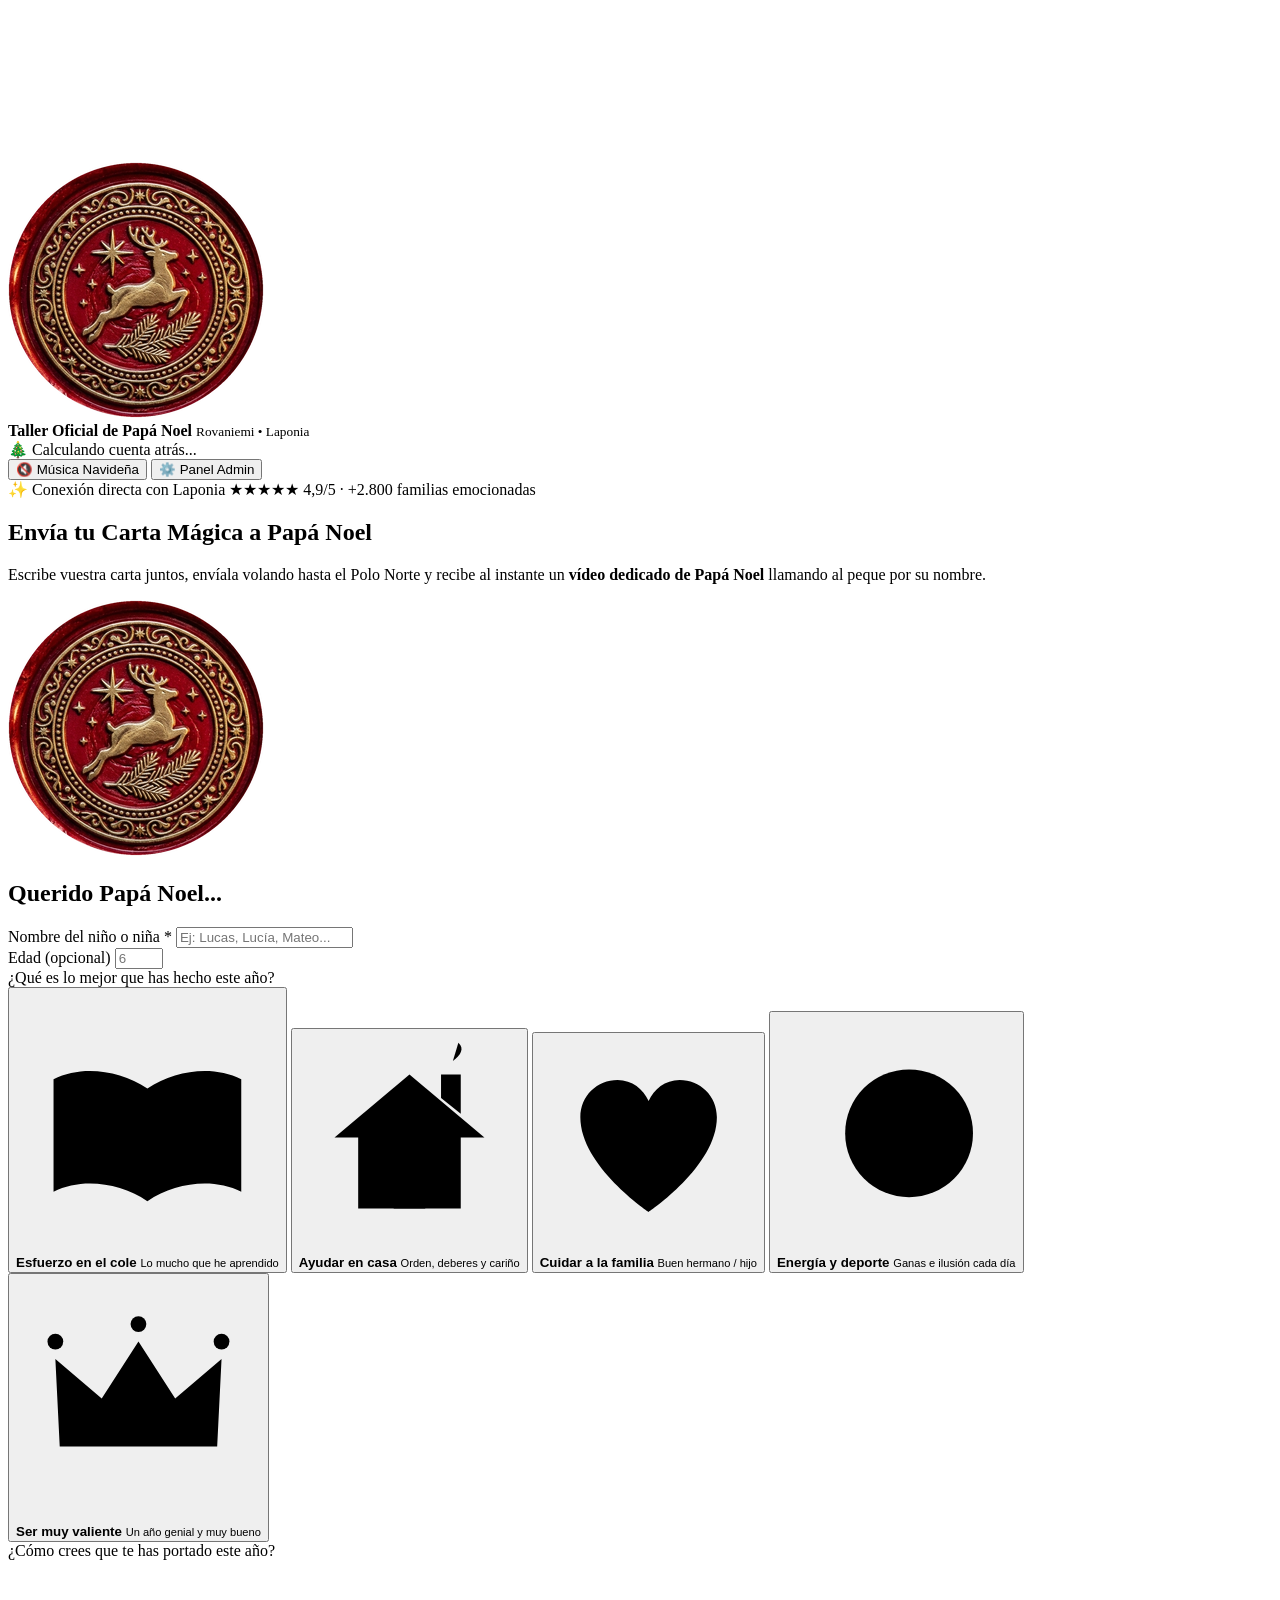
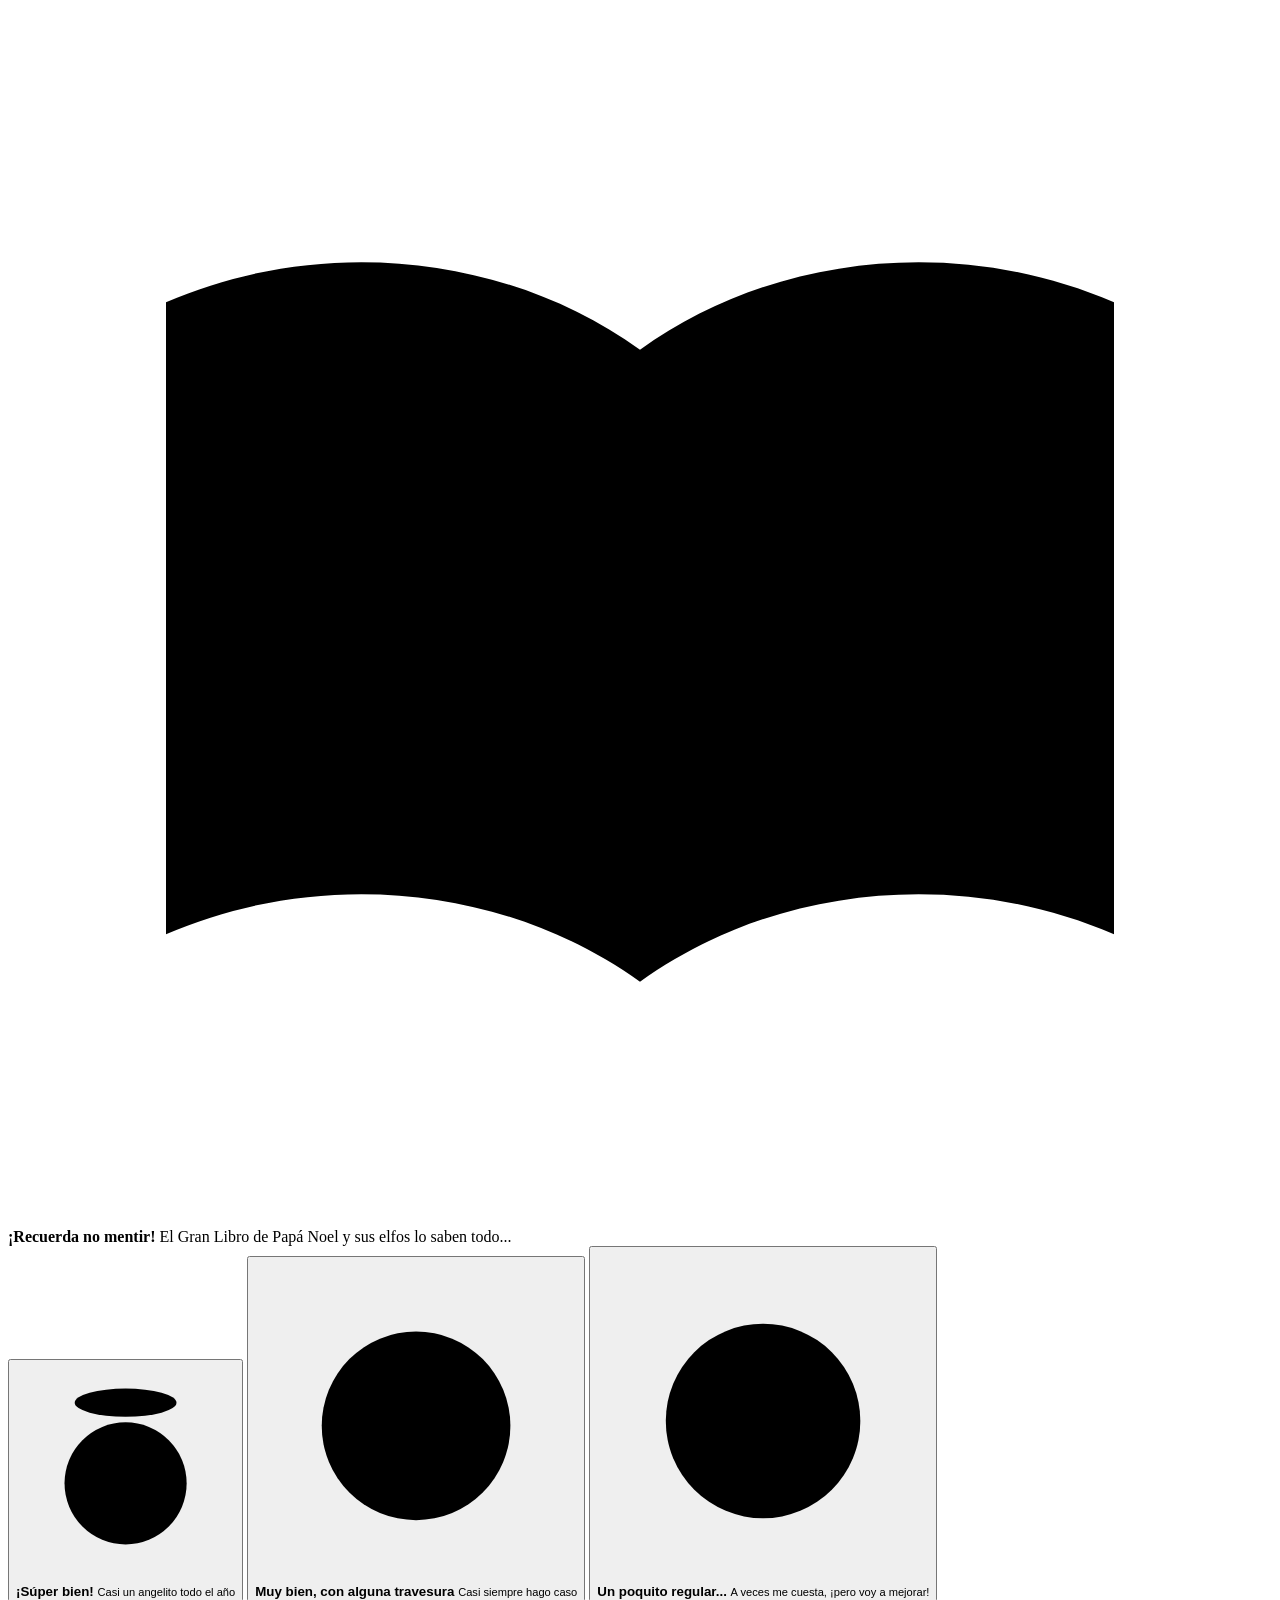
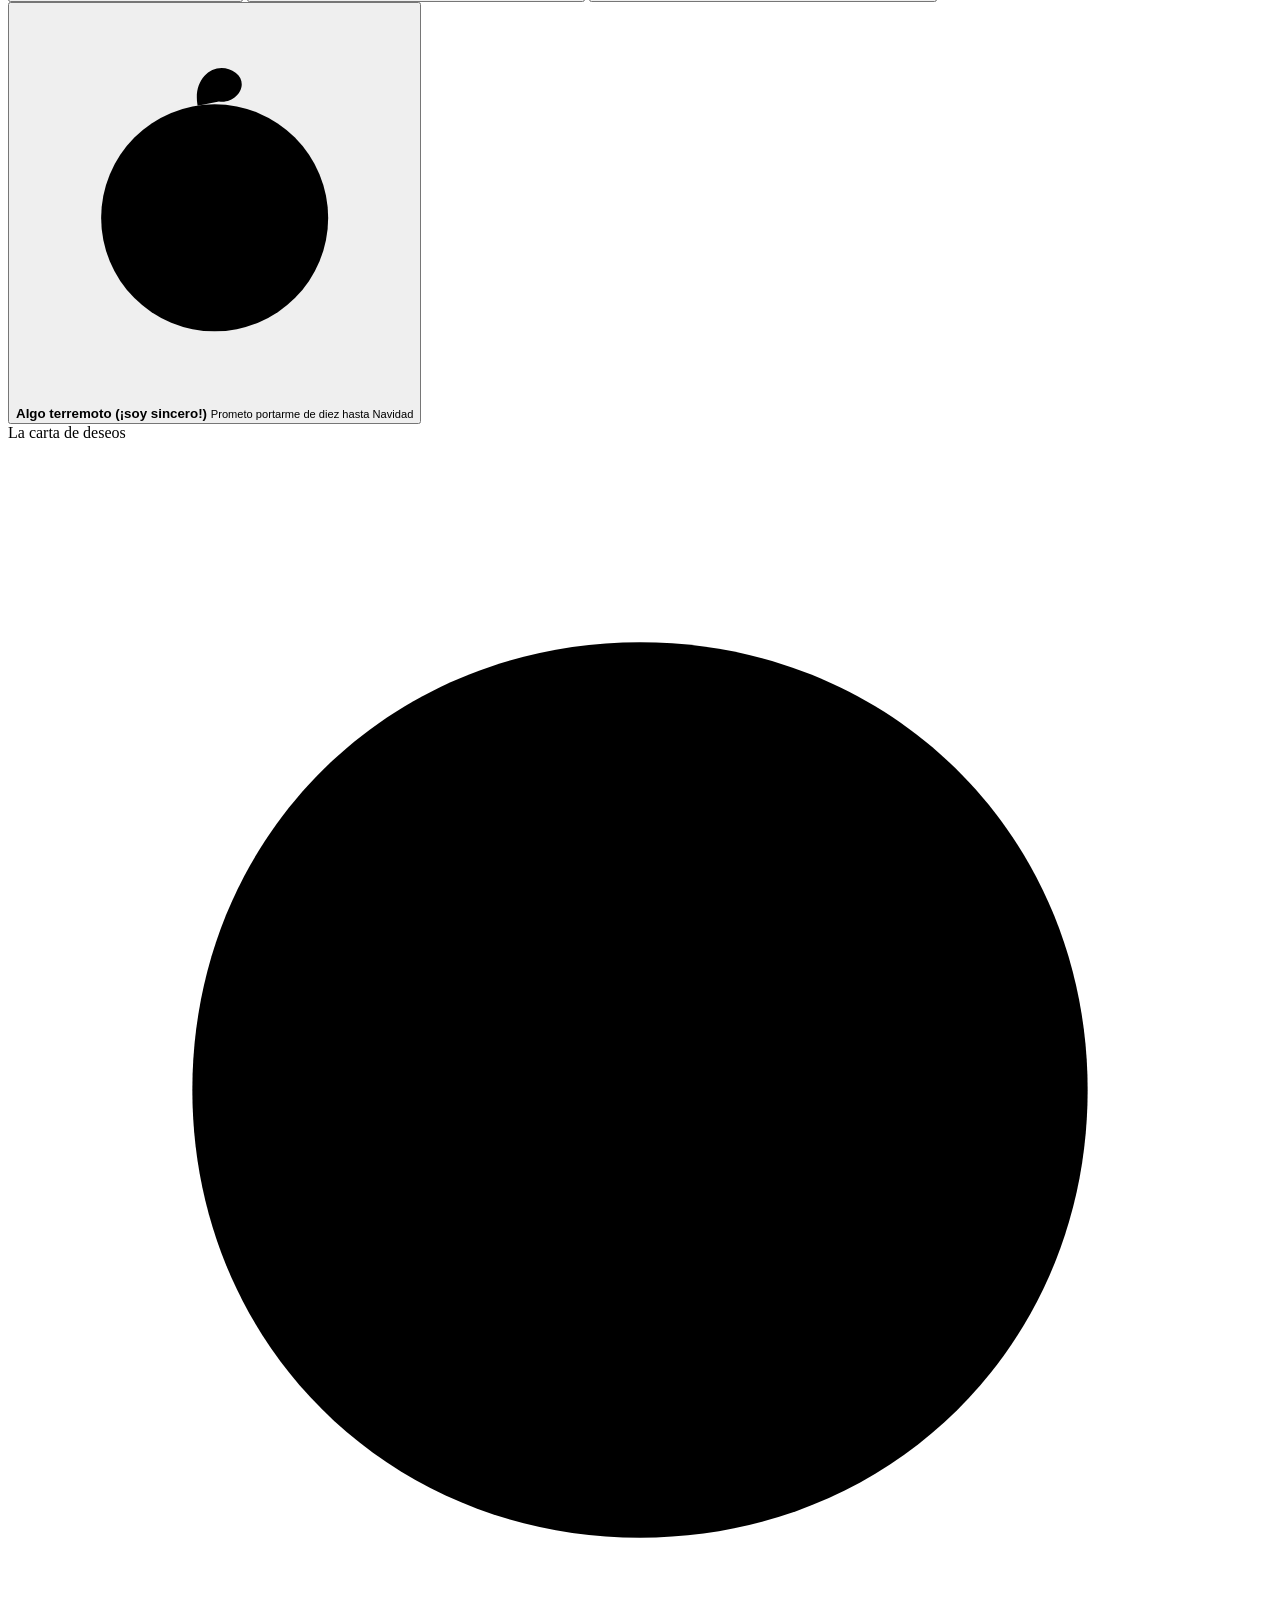
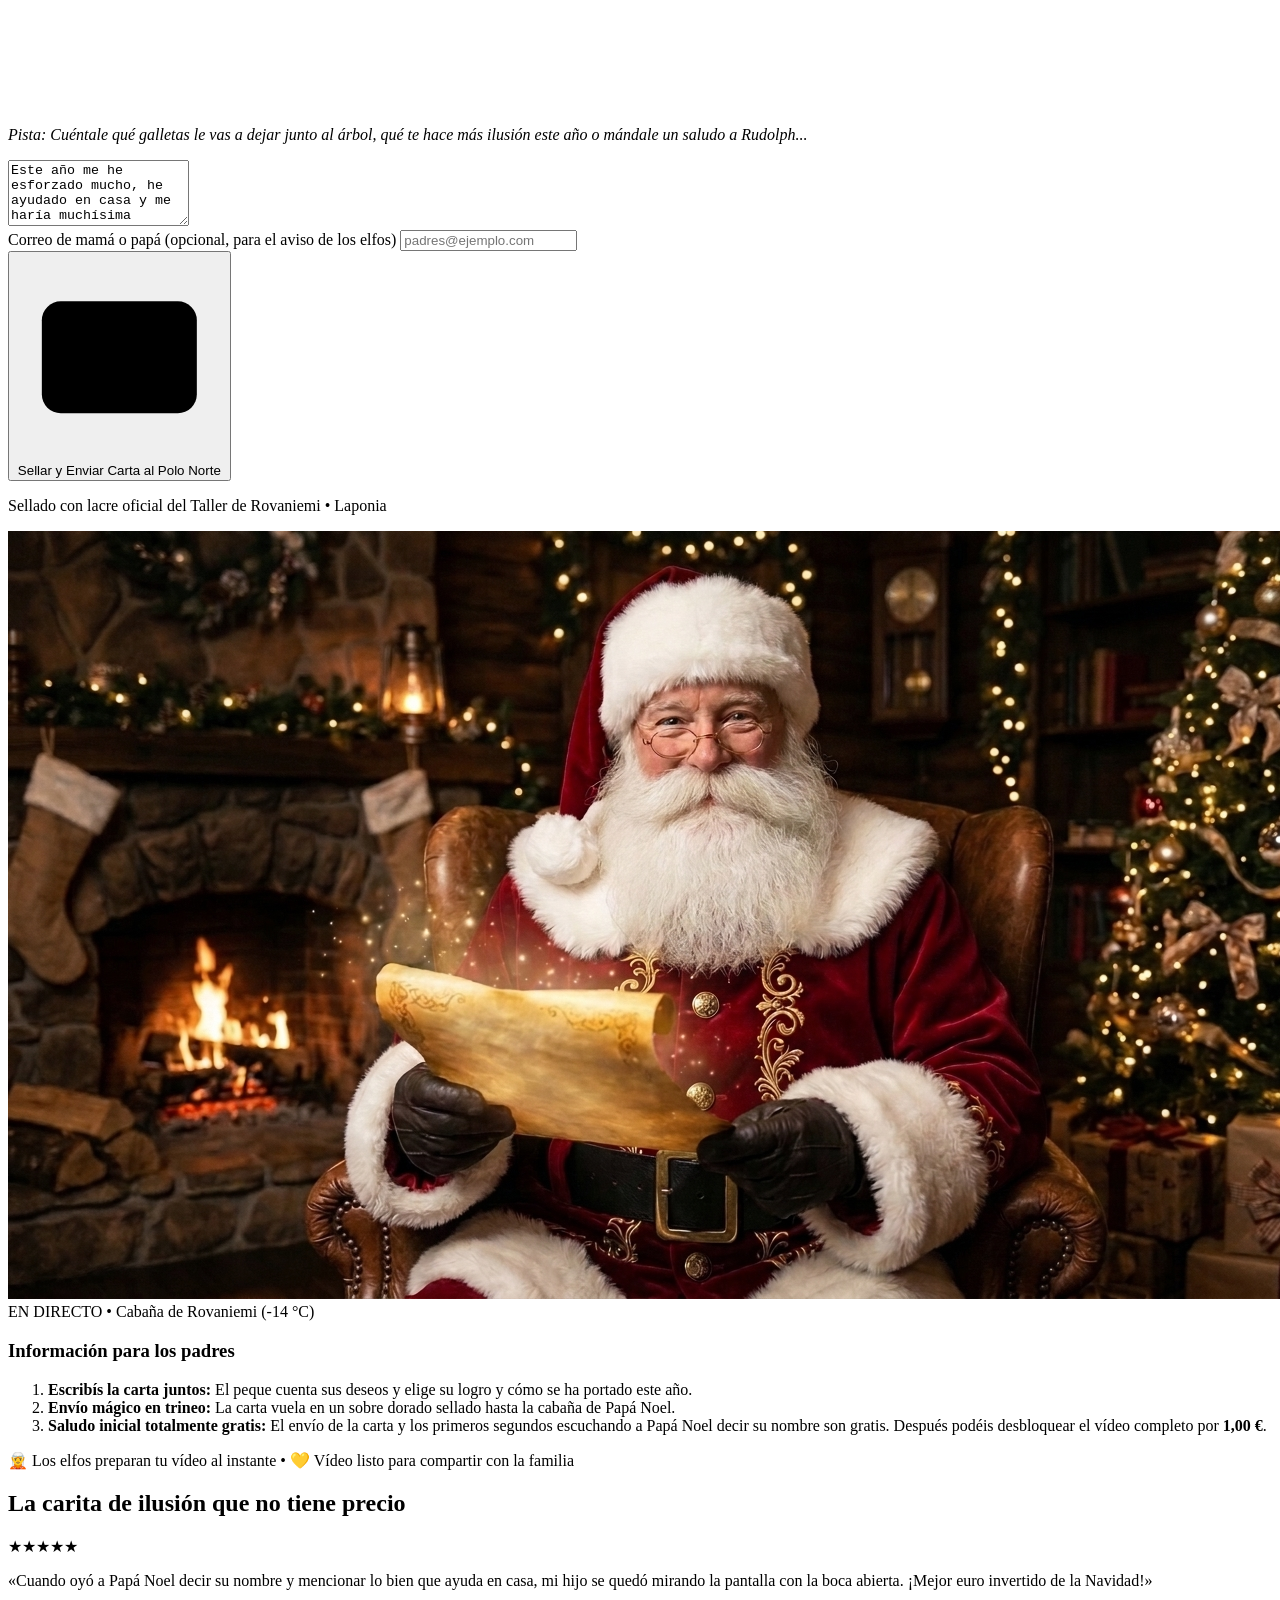
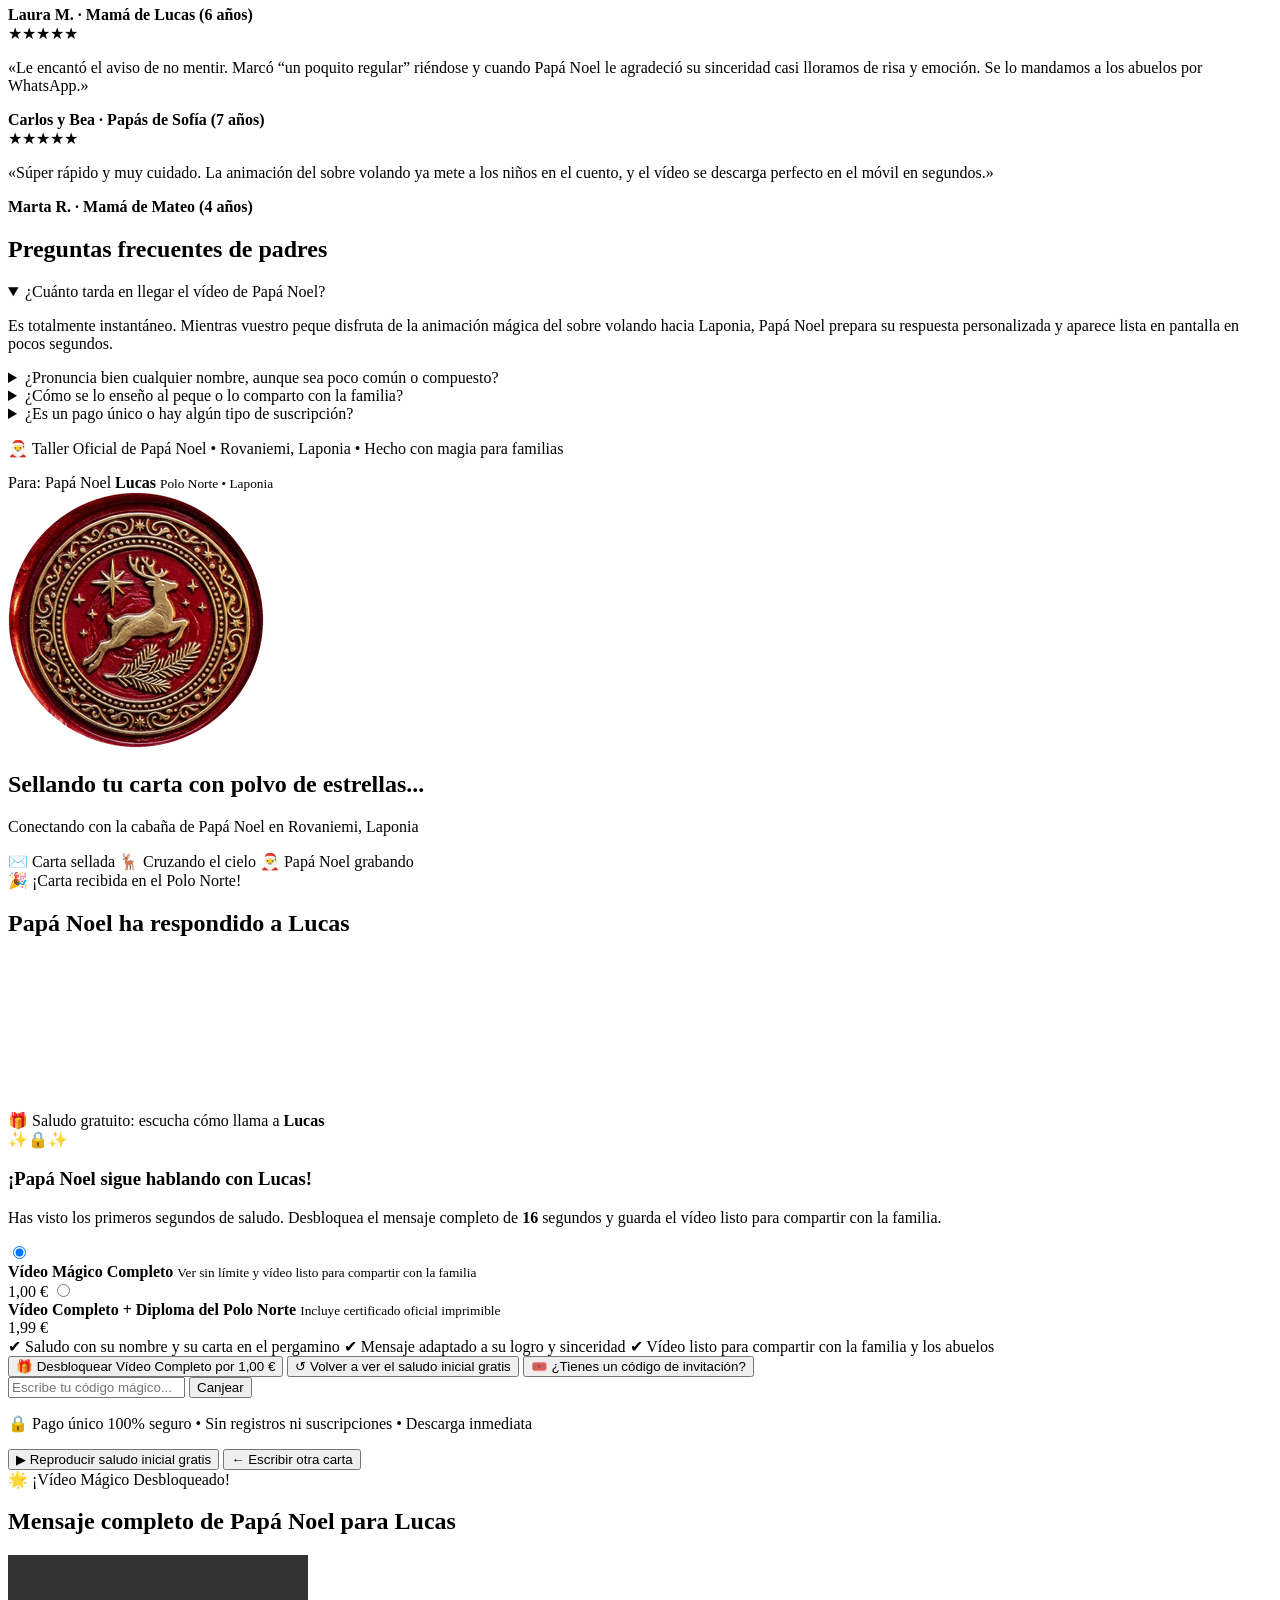
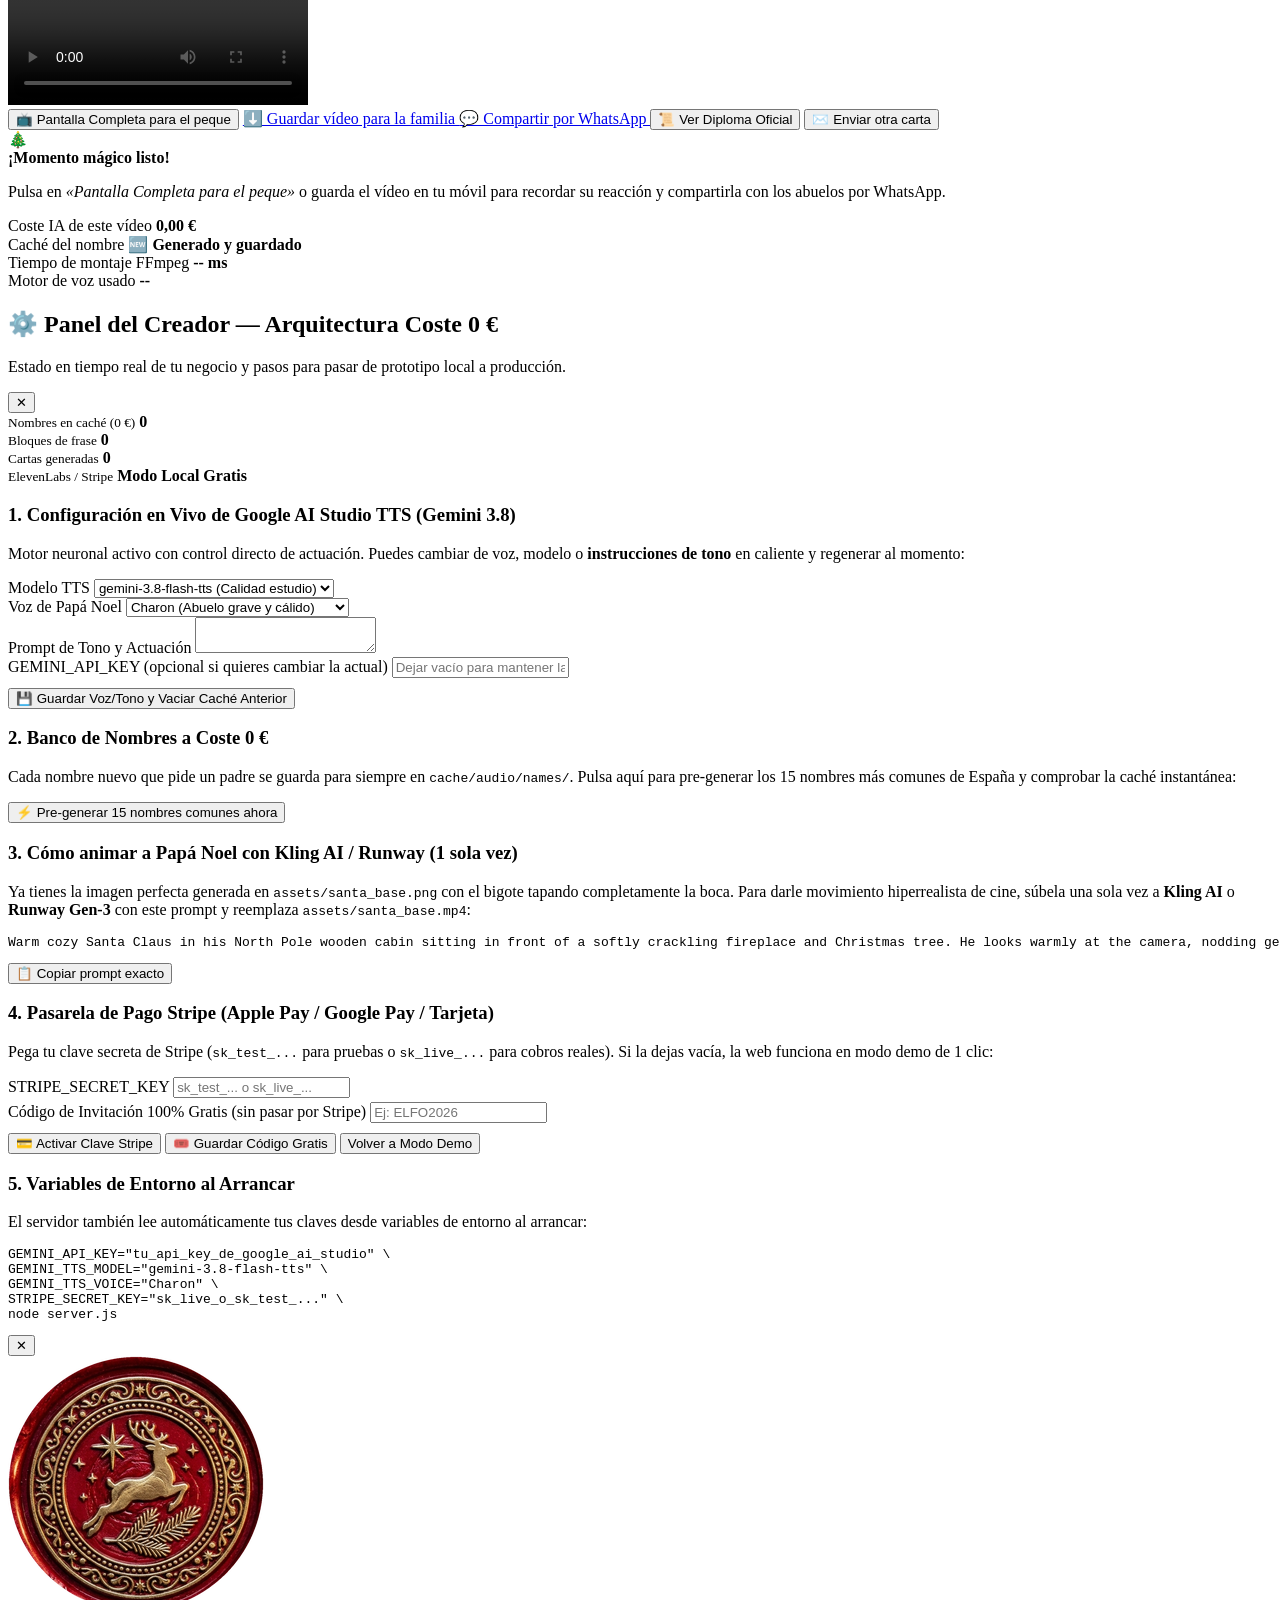
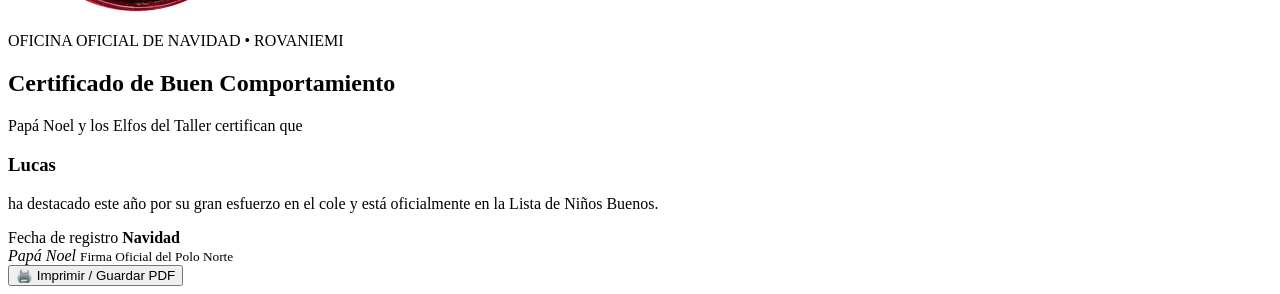
==== commit 90e4d534: "Add free invitation promo code and Stripe allow_promotion_codes" ====
--- a/public/index.html
+++ b/public/index.html
@@ -552,6 +552,22 @@
               <button id="replayHookBtn" type="button" class="btn-ghost">
                 ↺ Volver a ver el saludo inicial gratis
               </button>
+              <button id="togglePromoBtn" type="button" class="promo-toggle-link">
+                🎟️ ¿Tienes un código de invitación?
+              </button>
+              <div id="promoBox" class="promo-box hidden">
+                <input
+                  id="promoCodeInput"
+                  type="text"
+                  maxlength="30"
+                  placeholder="Escribe tu código mágico..."
+                  autocomplete="off"
+                />
+                <button id="applyPromoBtn" type="button" class="btn-secondary btn-promo-apply">
+                  Canjear
+                </button>
+              </div>
+              <p id="promoError" class="promo-error hidden"></p>
               <p class="payment-note" id="paymentModeNote">
                 🔒 Pago único 100% seguro • Sin registros ni suscripciones • Descarga inmediata
               </p>
@@ -742,10 +758,17 @@
               <label for="stripeSecretKeyInput">STRIPE_SECRET_KEY</label>
               <input id="stripeSecretKeyInput" type="password" placeholder="sk_test_... o sk_live_..." />
             </div>
+            <div class="tts-field tts-full" style="margin-top:4px;">
+              <label for="promoCodeAdminInput">Código de Invitación 100% Gratis (sin pasar por Stripe)</label>
+              <input id="promoCodeAdminInput" type="text" maxlength="30" placeholder="Ej: ELFO2026" />
+            </div>
           </div>
           <div class="creator-actions-inline" style="margin-top:10px;">
             <button id="saveStripeConfigBtn" type="button" class="btn-secondary">
               💳 Activar Clave Stripe
+            </button>
+            <button id="savePromoCodeBtn" type="button" class="btn-secondary">
+              🎟️ Guardar Código Gratis
             </button>
             <button id="clearStripeConfigBtn" type="button" class="btn-ghost">
               Volver a Modo Demo
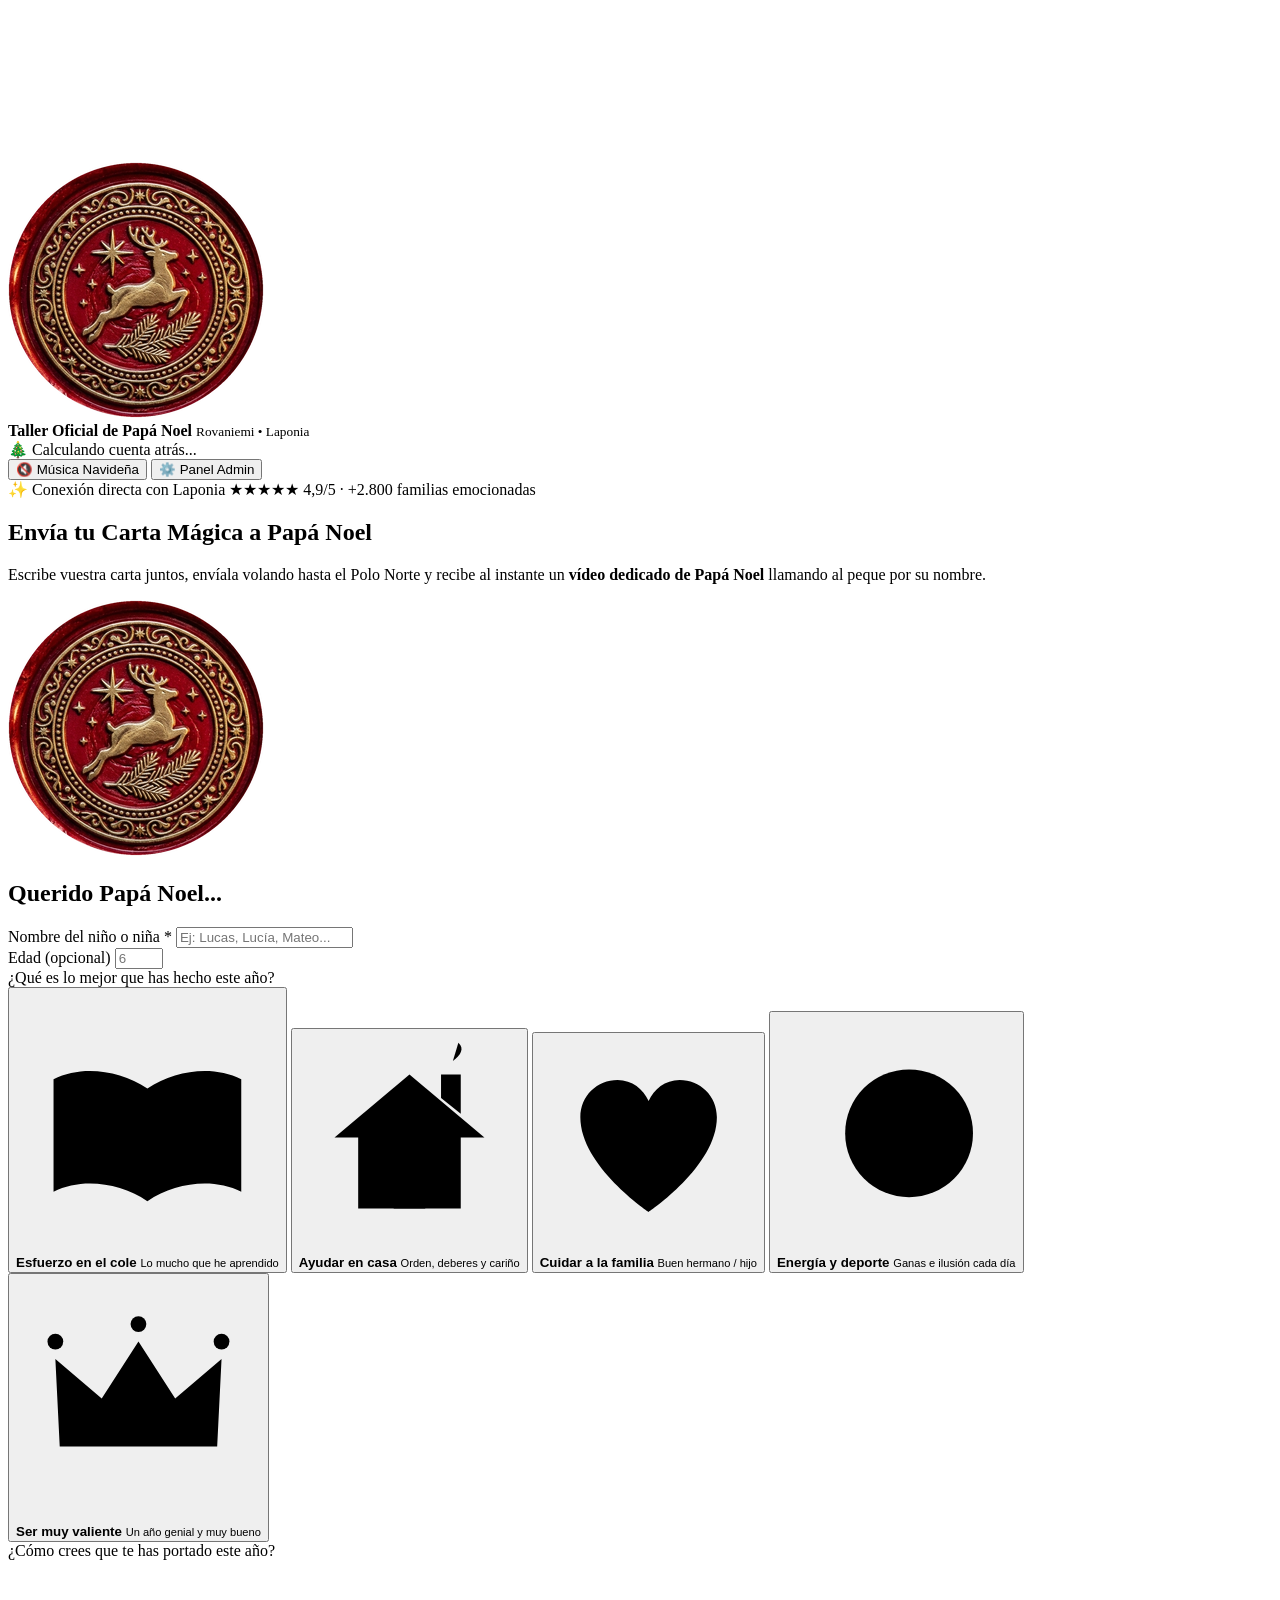
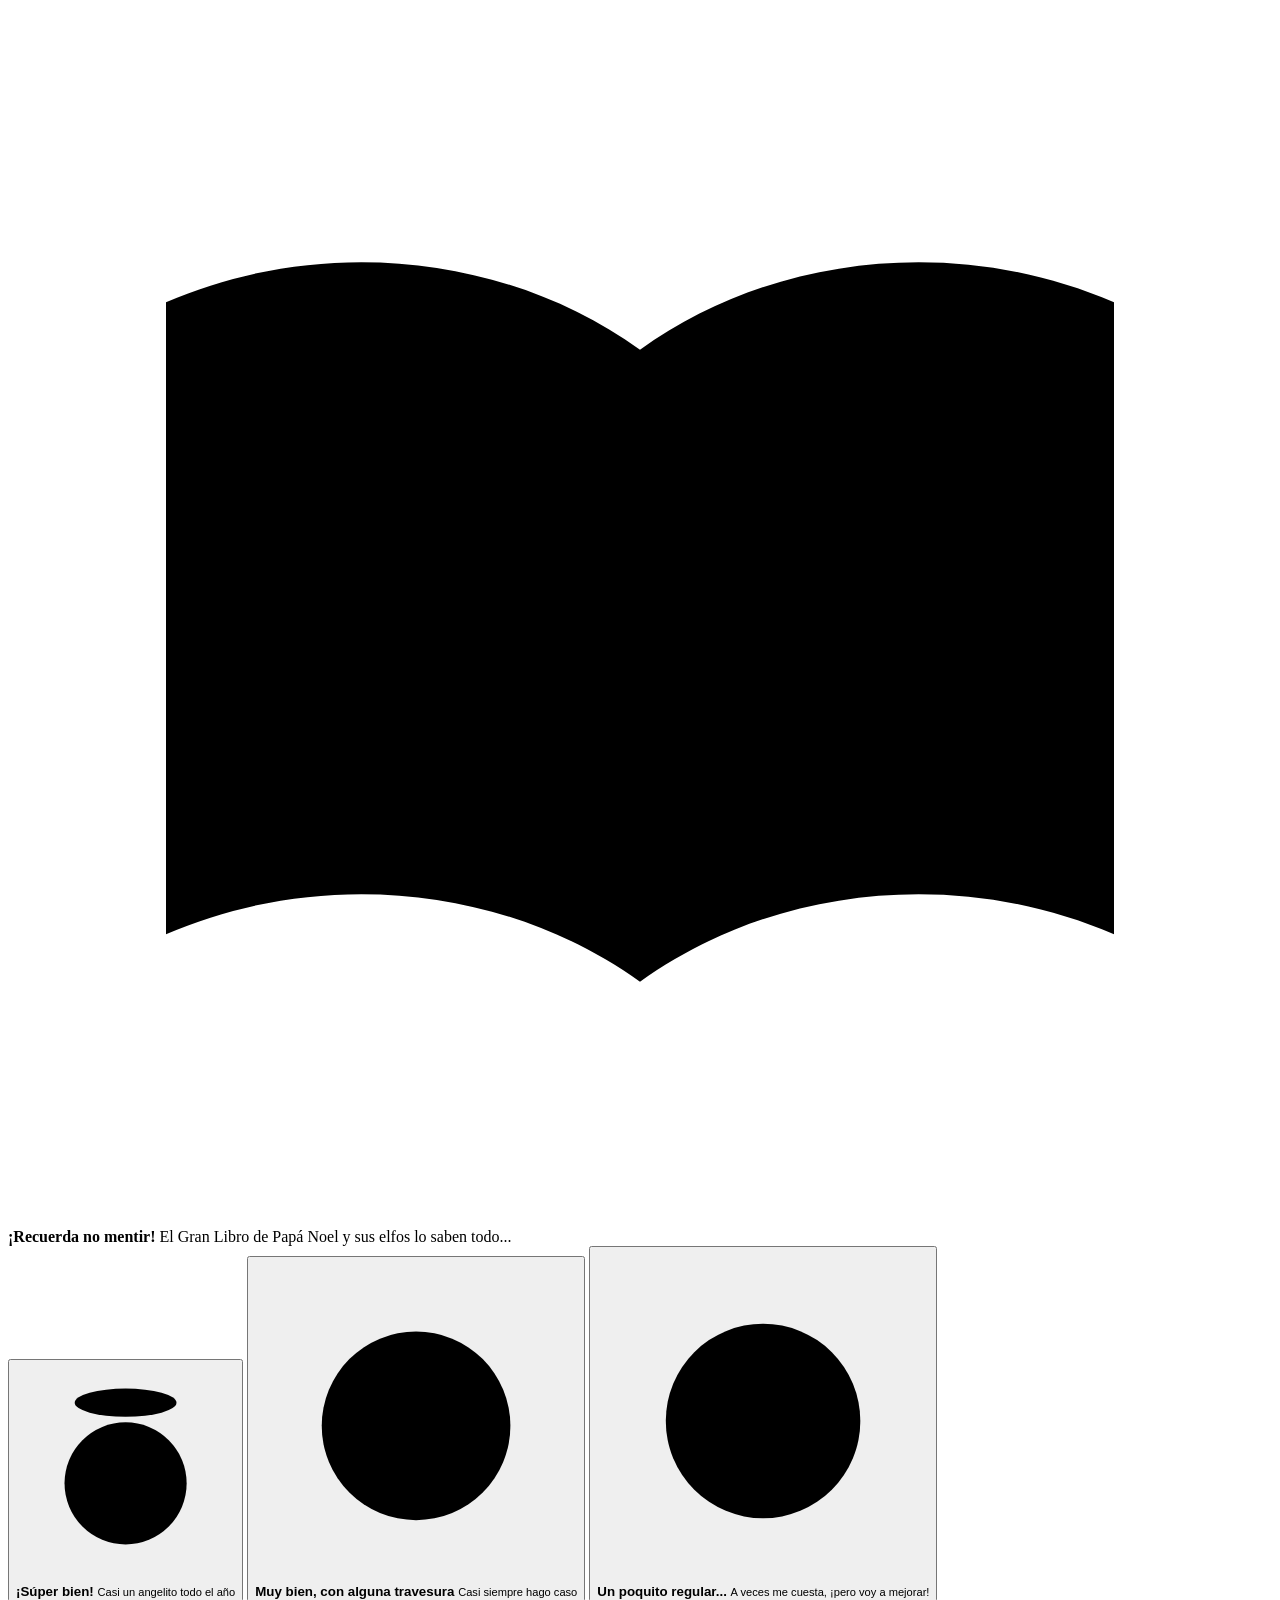
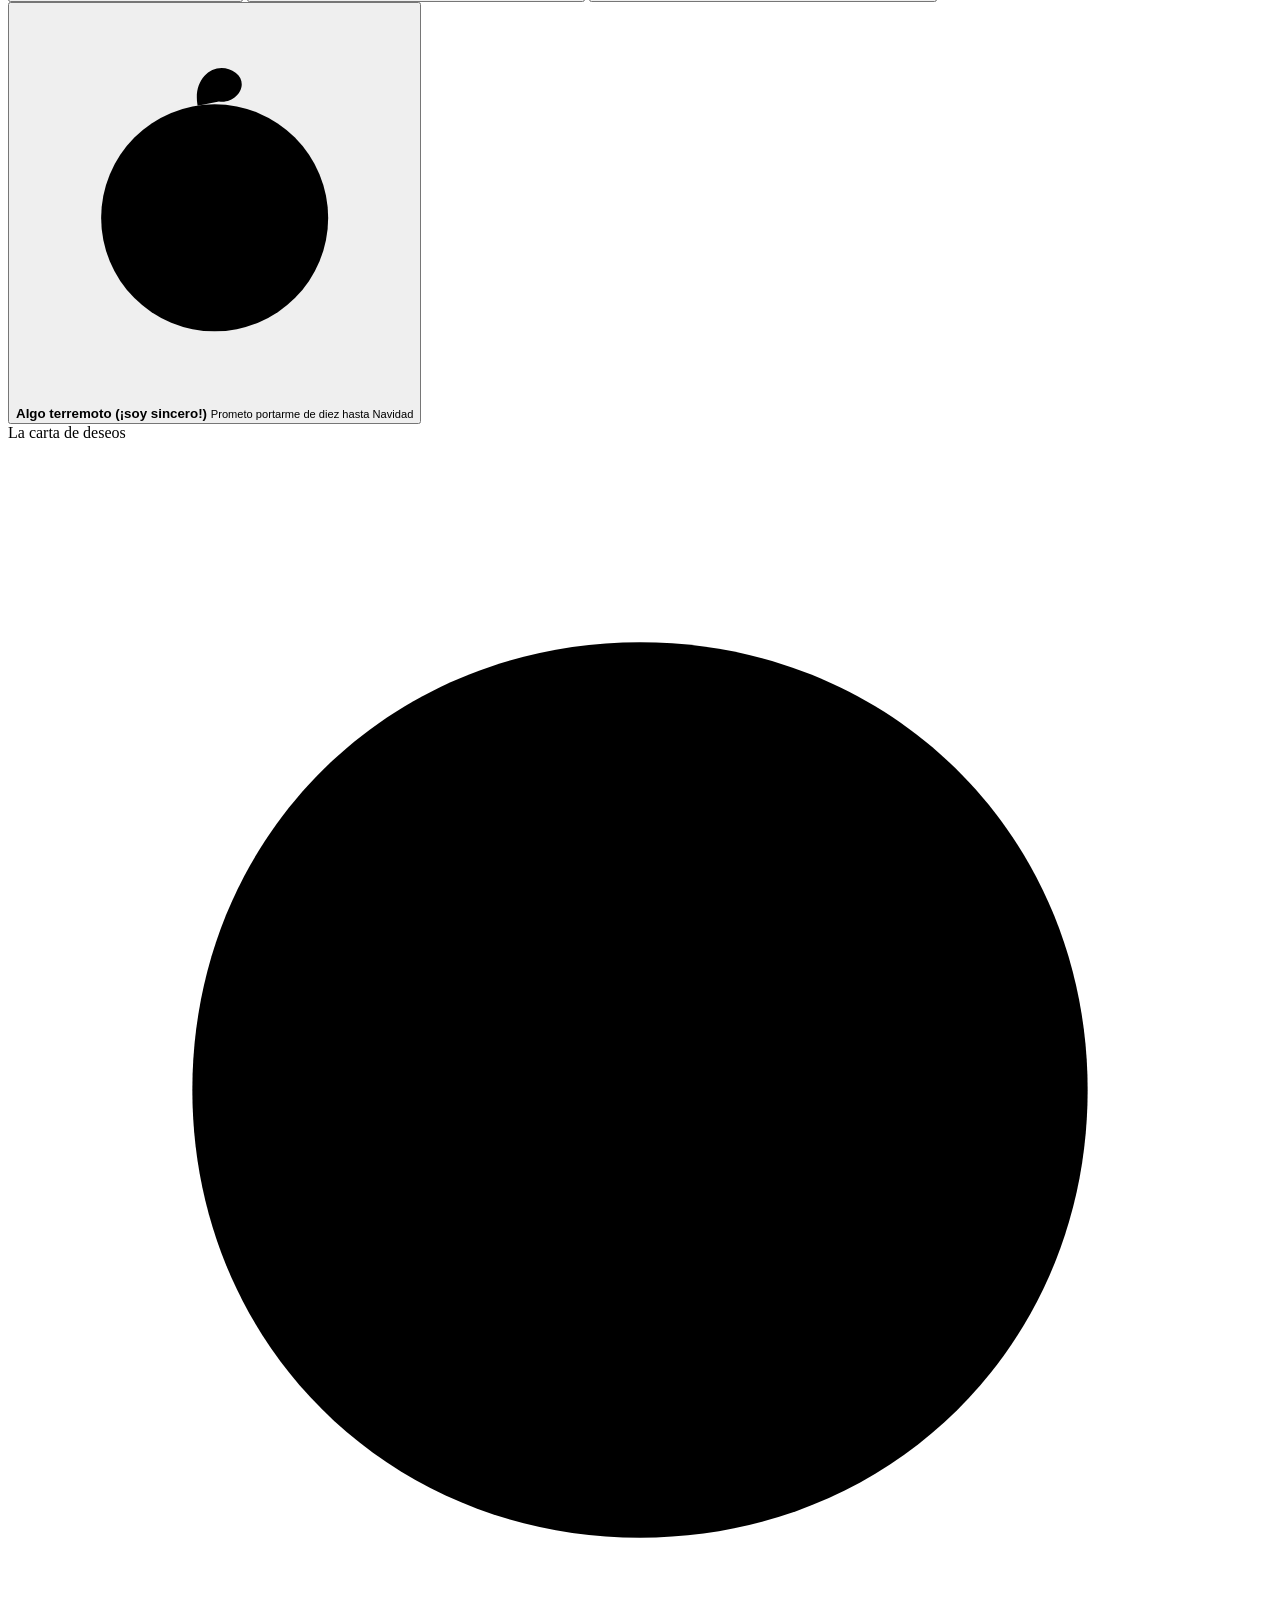
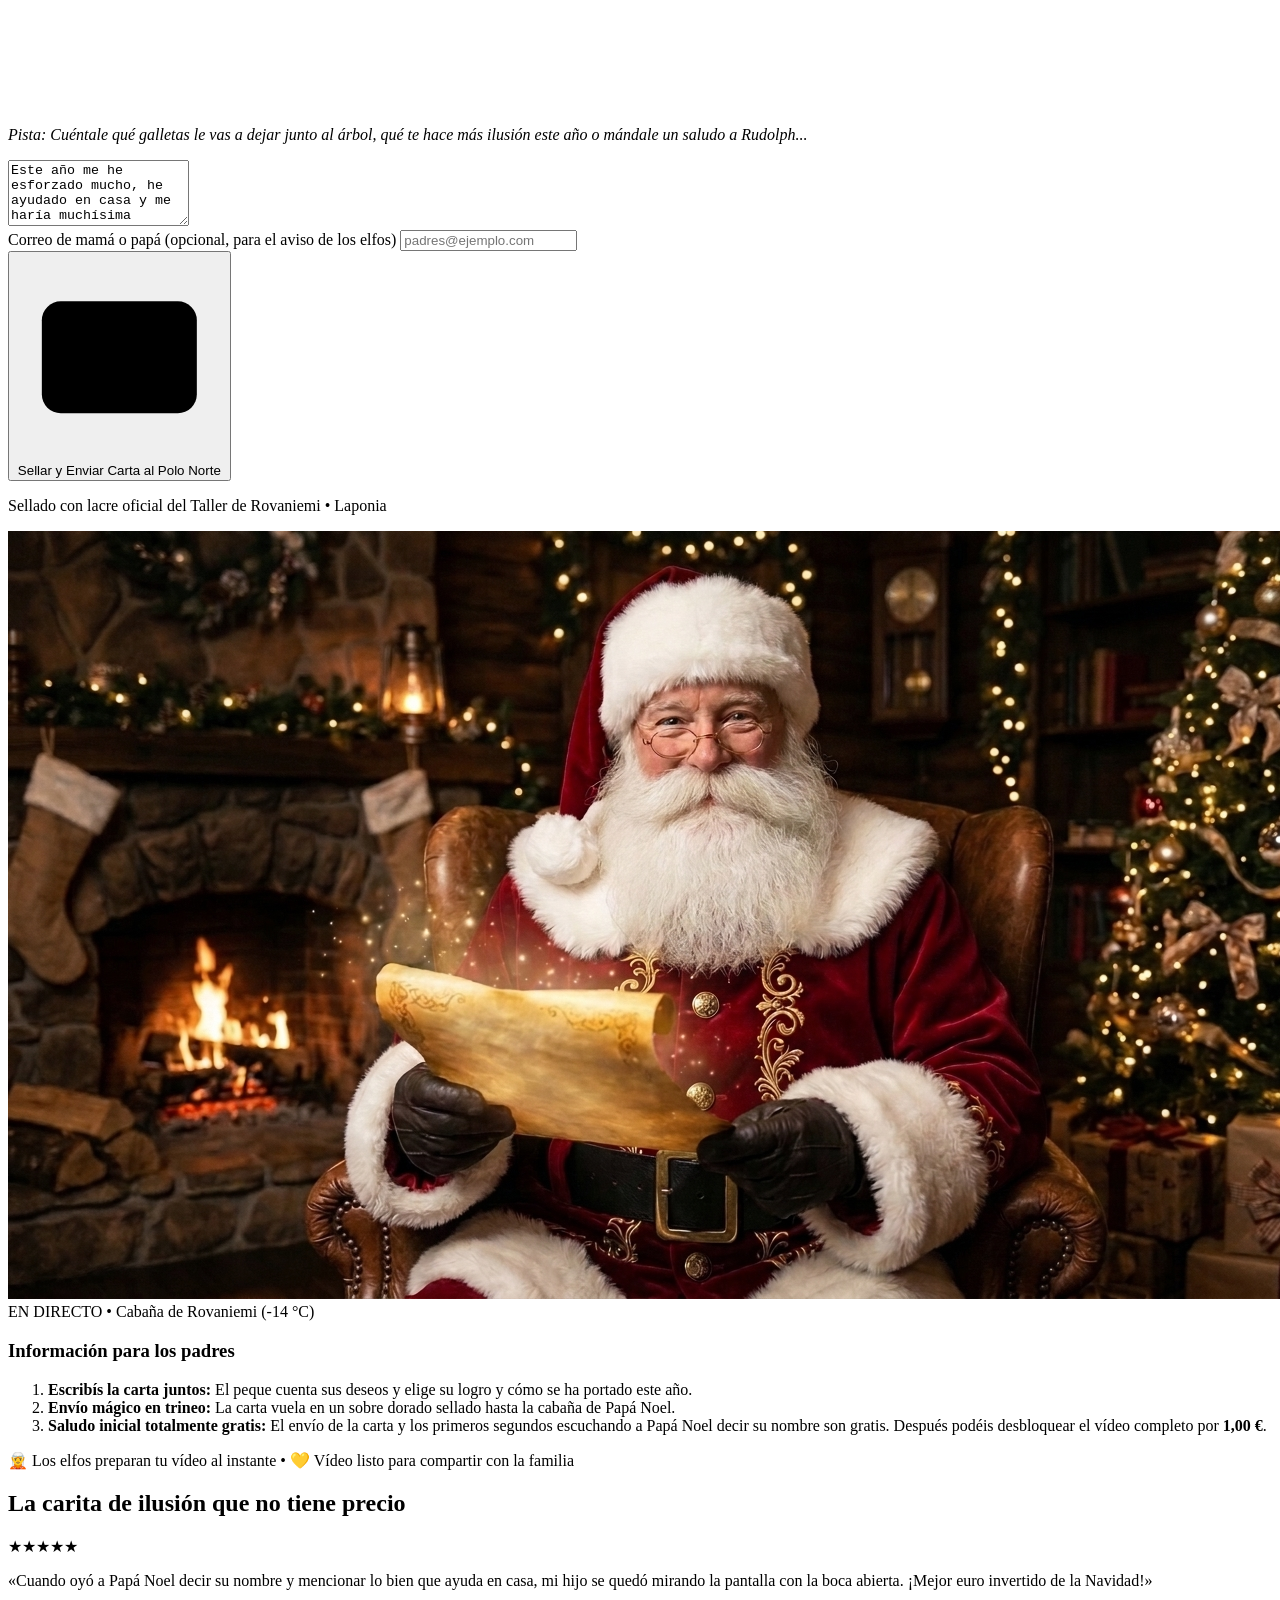
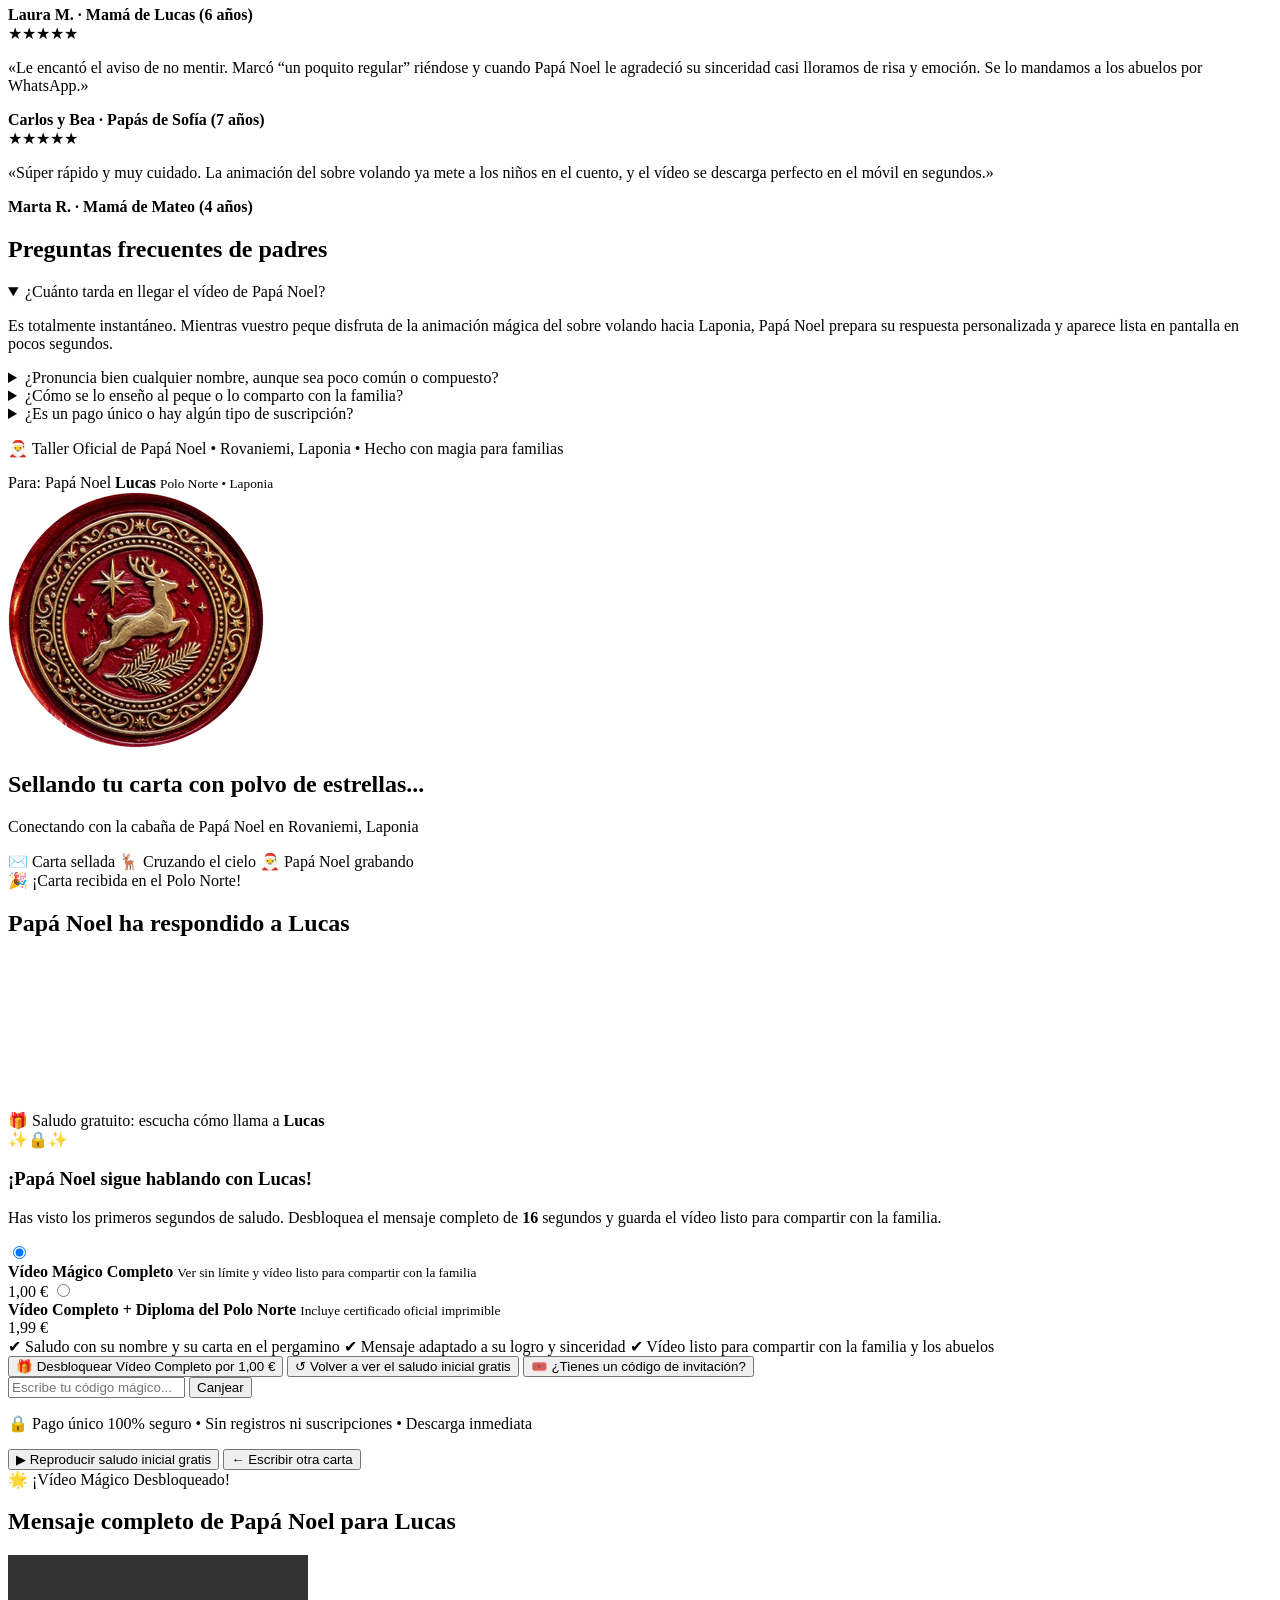
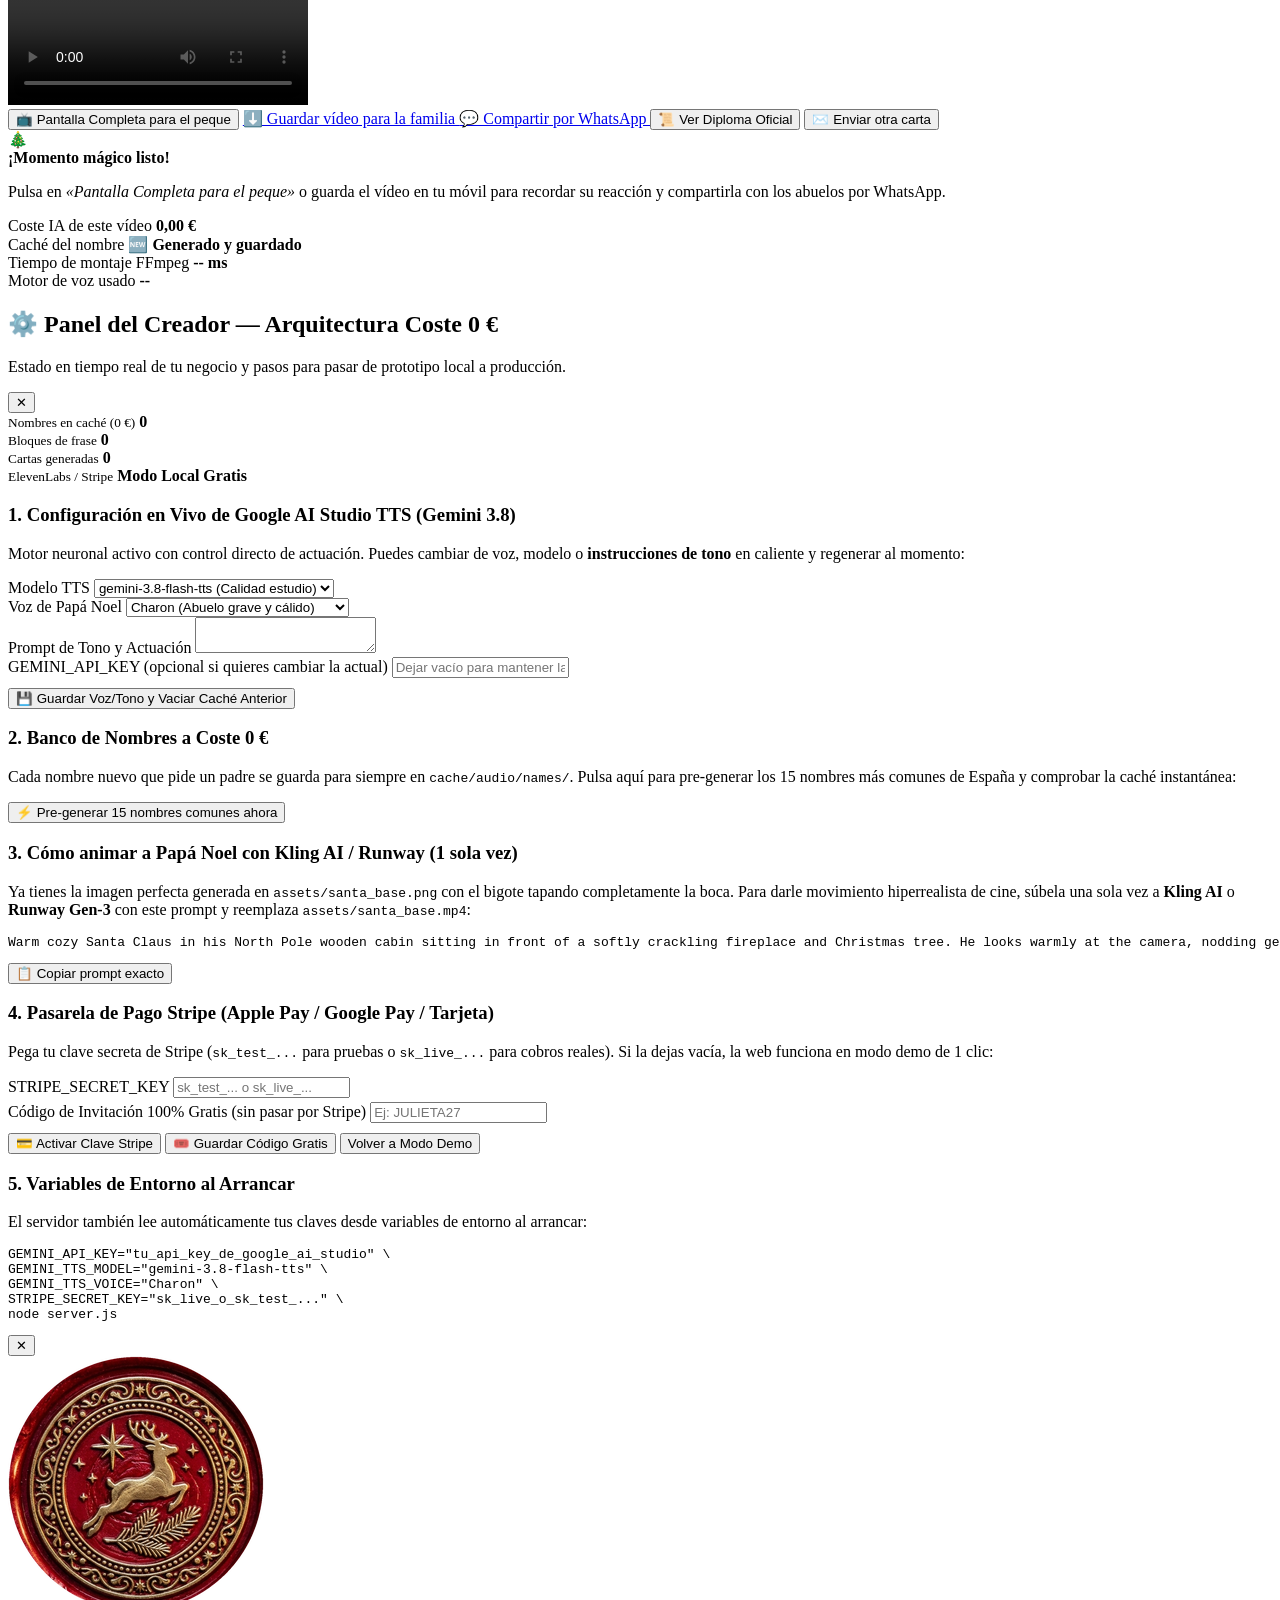
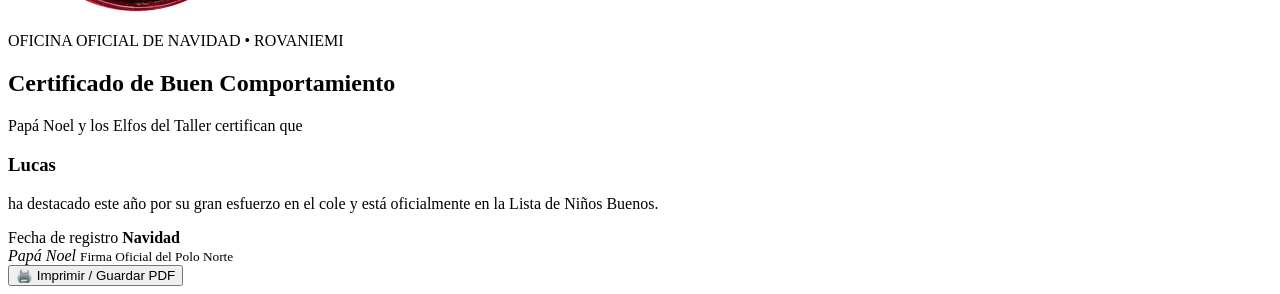
==== commit 80e58bab: "Set default invitation promo code to JULIETA27" ====
--- a/public/index.html
+++ b/public/index.html
@@ -760,7 +760,7 @@
             </div>
             <div class="tts-field tts-full" style="margin-top:4px;">
               <label for="promoCodeAdminInput">Código de Invitación 100% Gratis (sin pasar por Stripe)</label>
-              <input id="promoCodeAdminInput" type="text" maxlength="30" placeholder="Ej: ELFO2026" />
+              <input id="promoCodeAdminInput" type="text" maxlength="30" placeholder="Ej: JULIETA27" />
             </div>
           </div>
           <div class="creator-actions-inline" style="margin-top:10px;">
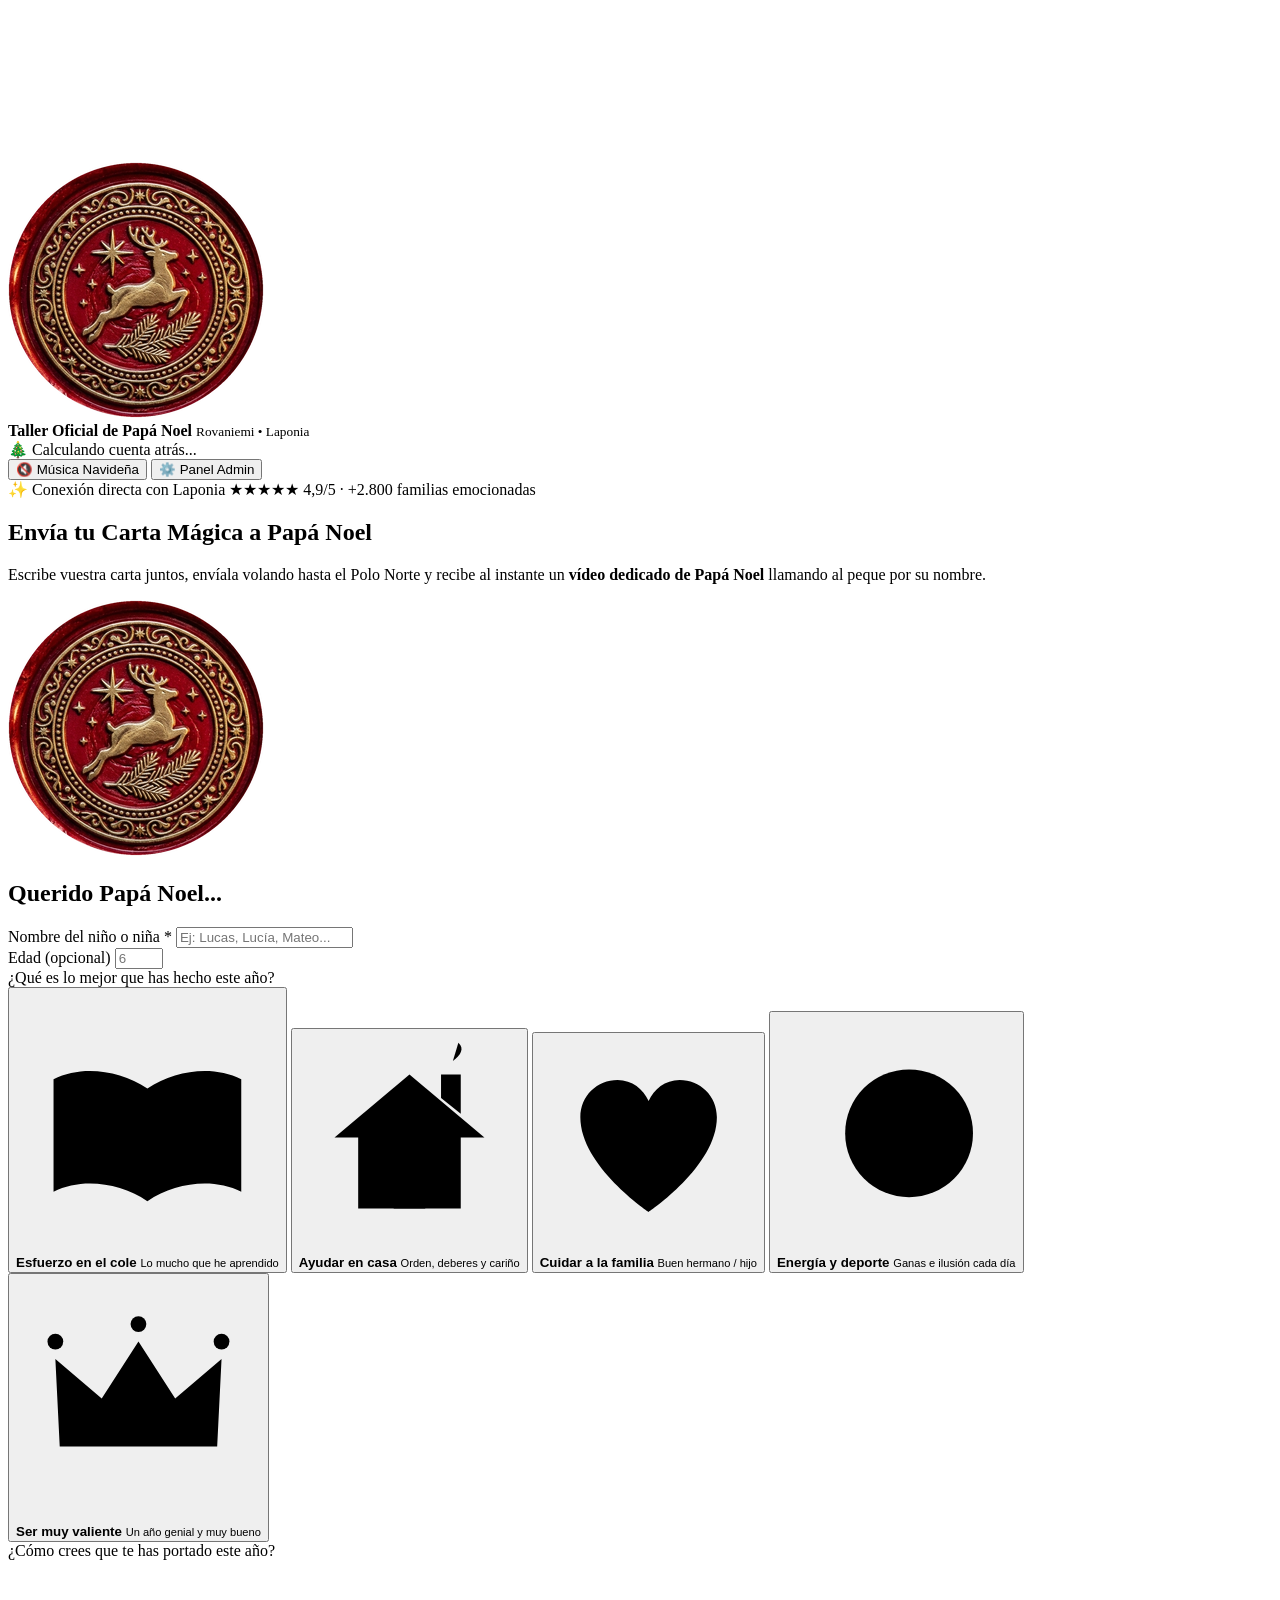
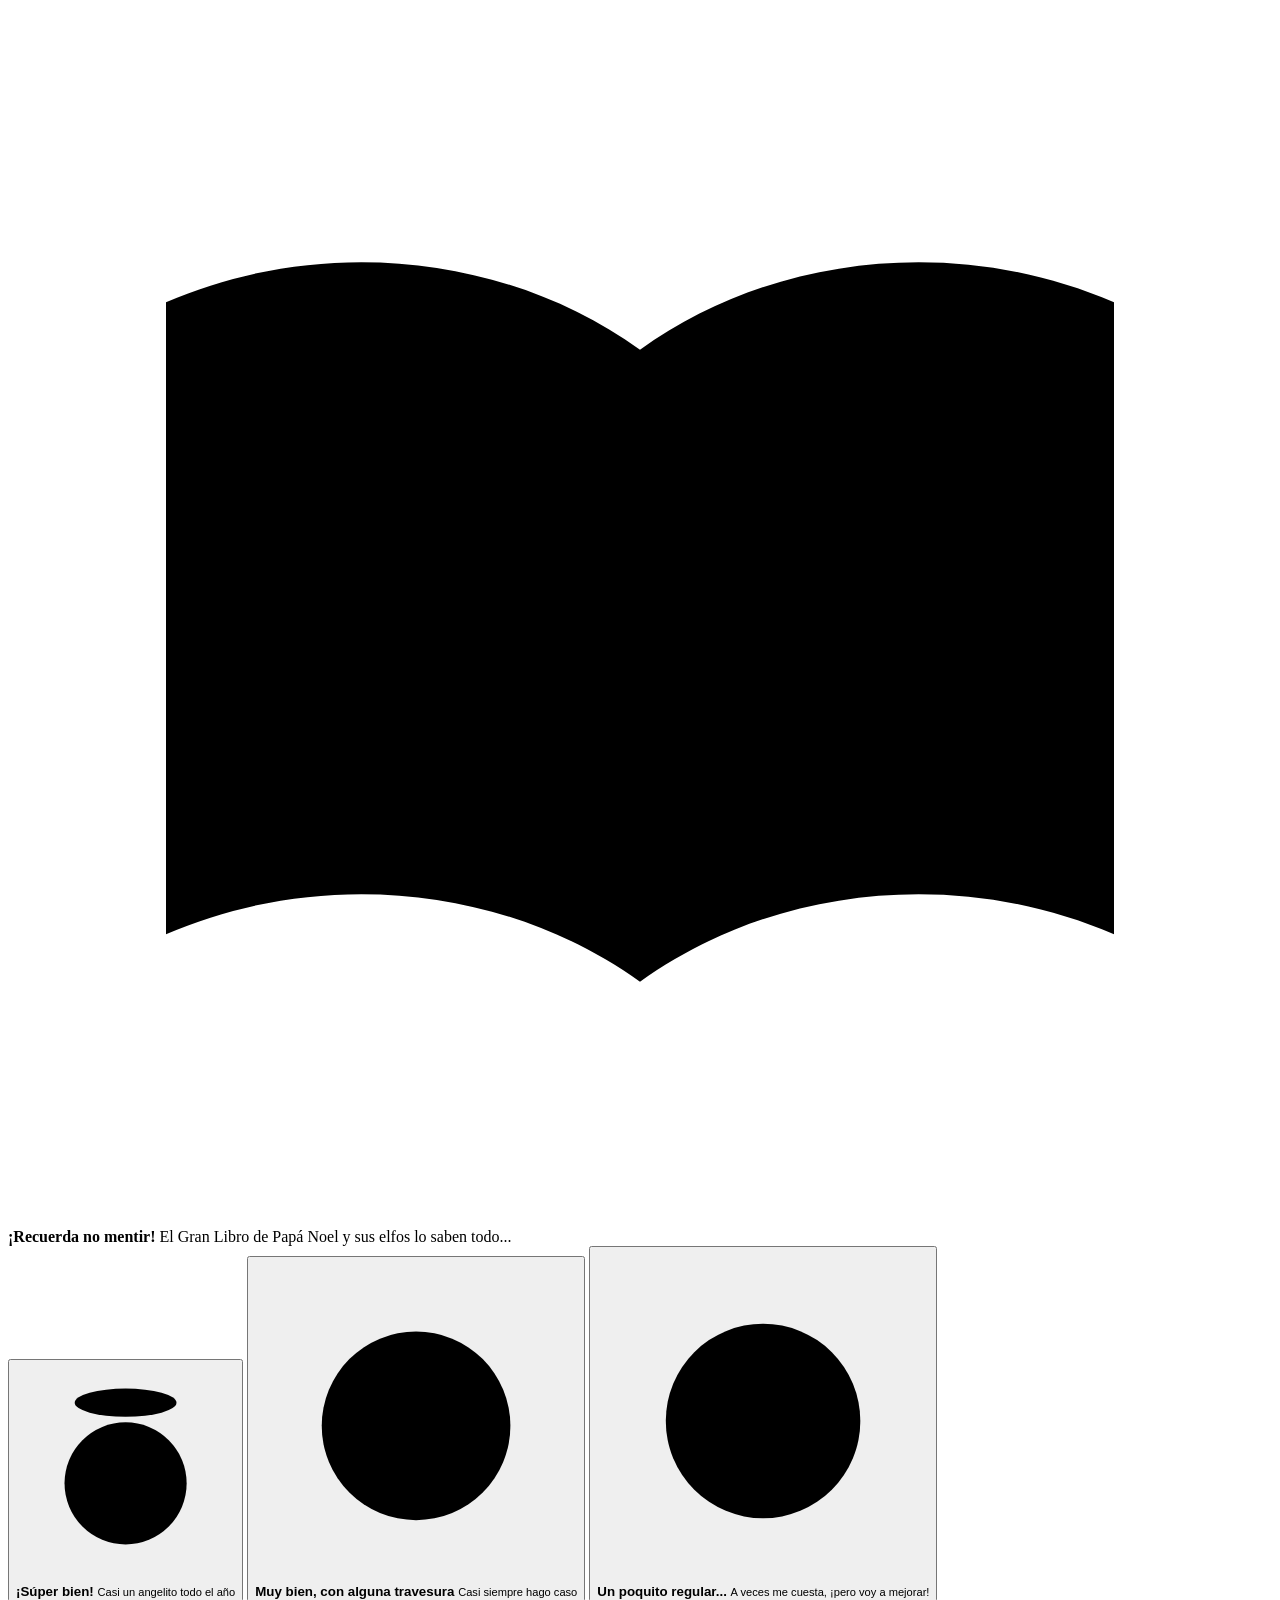
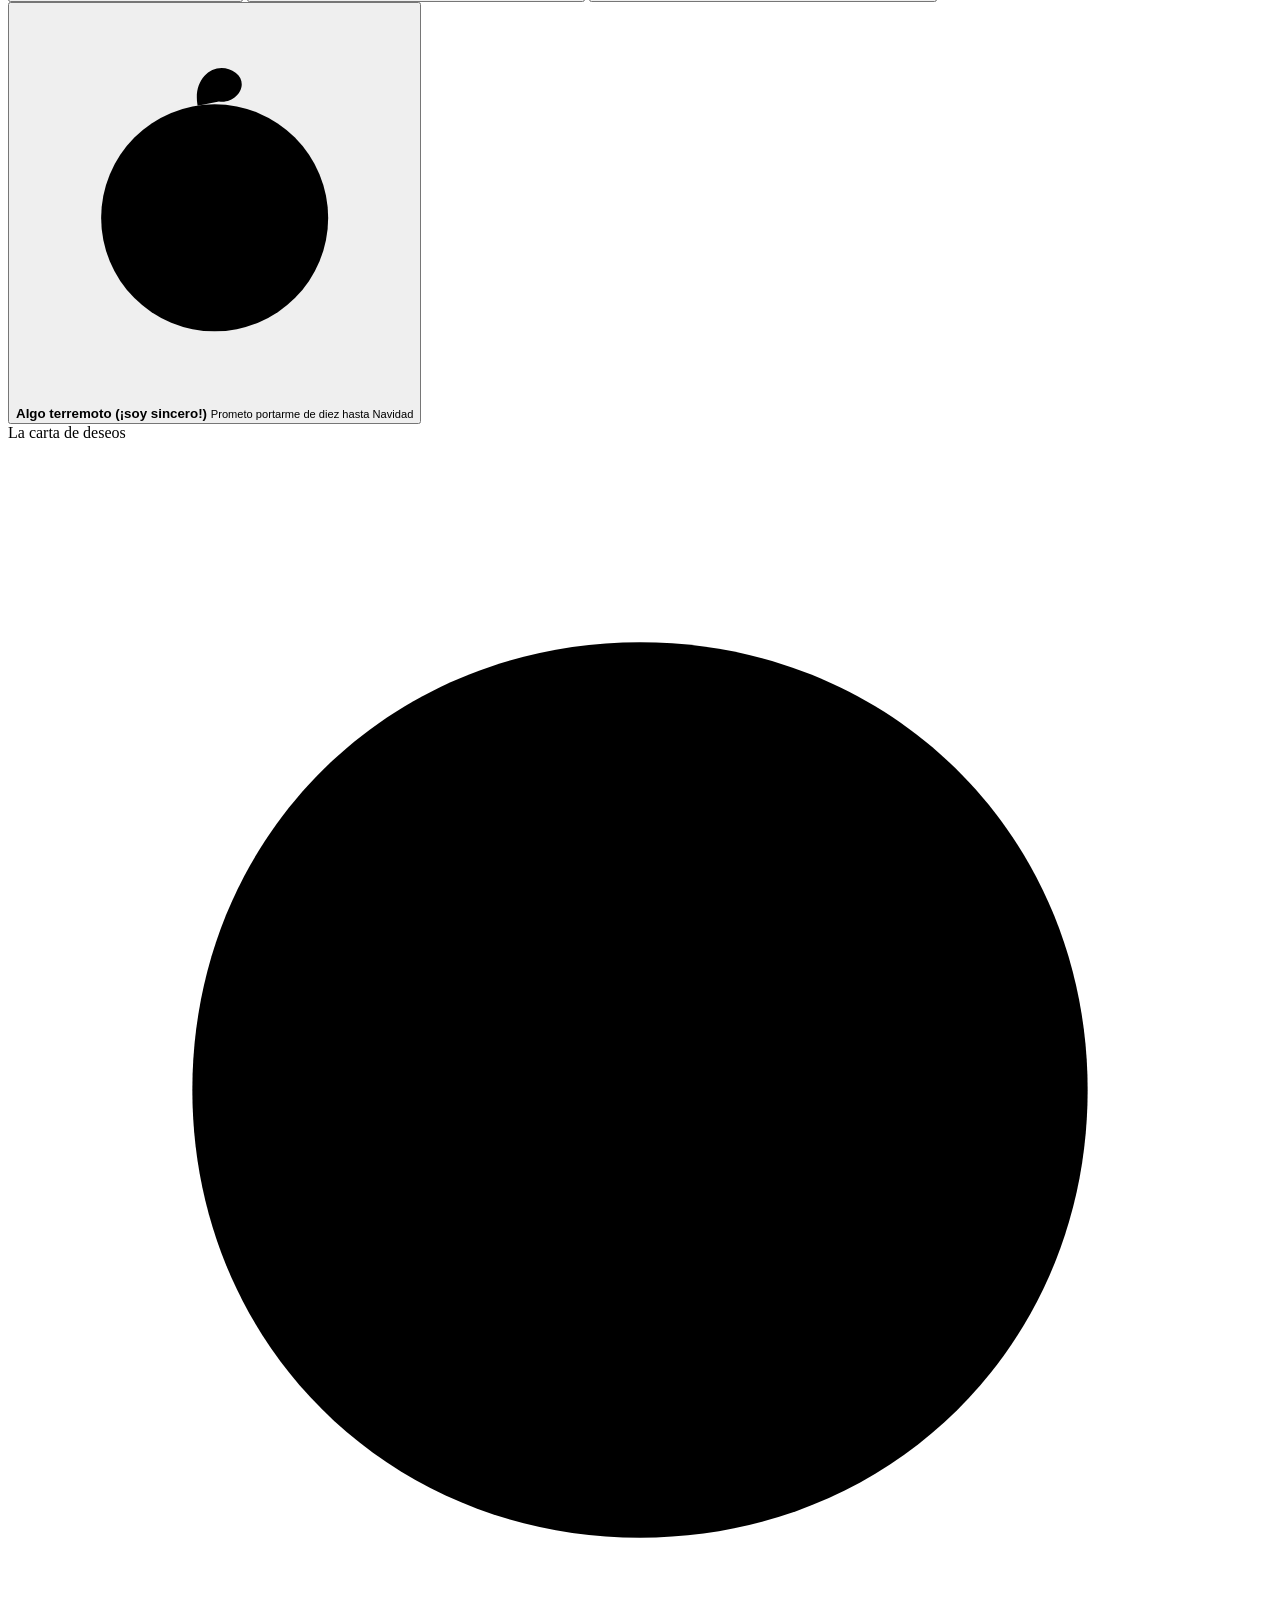
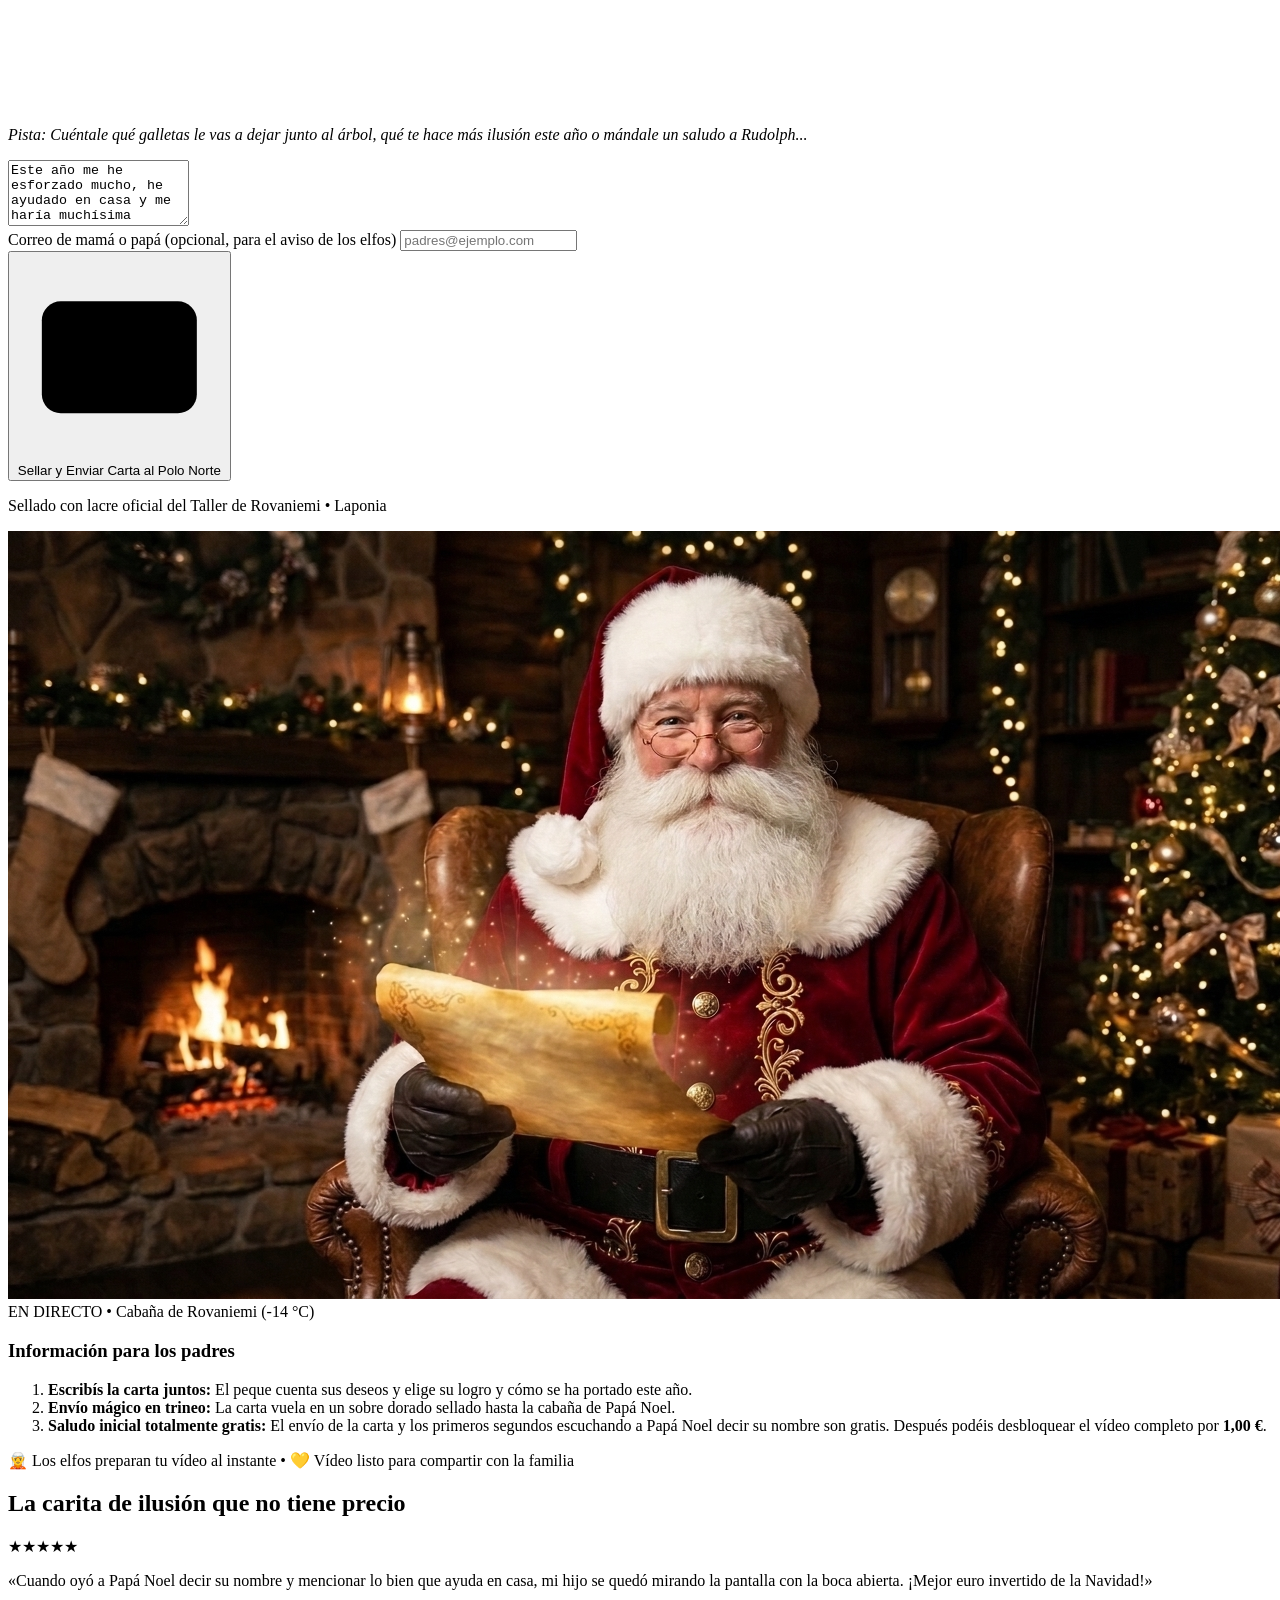
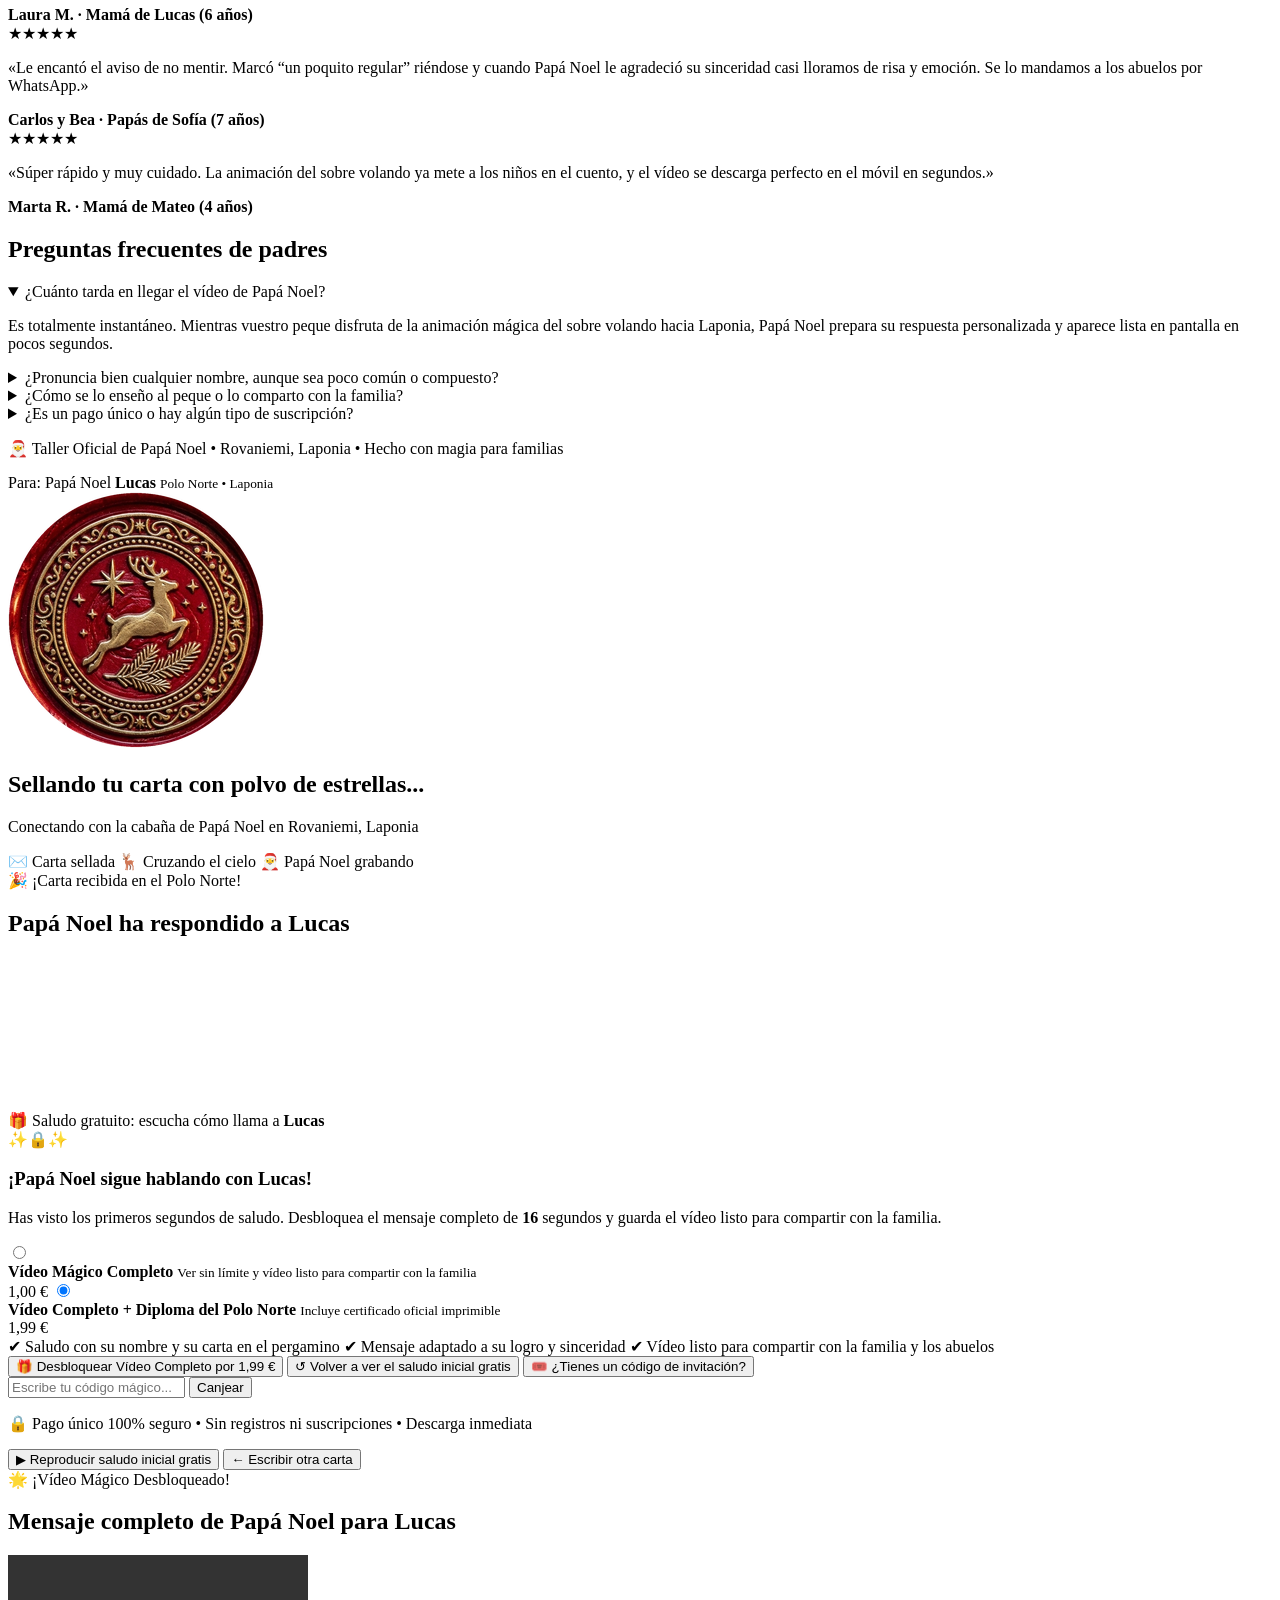
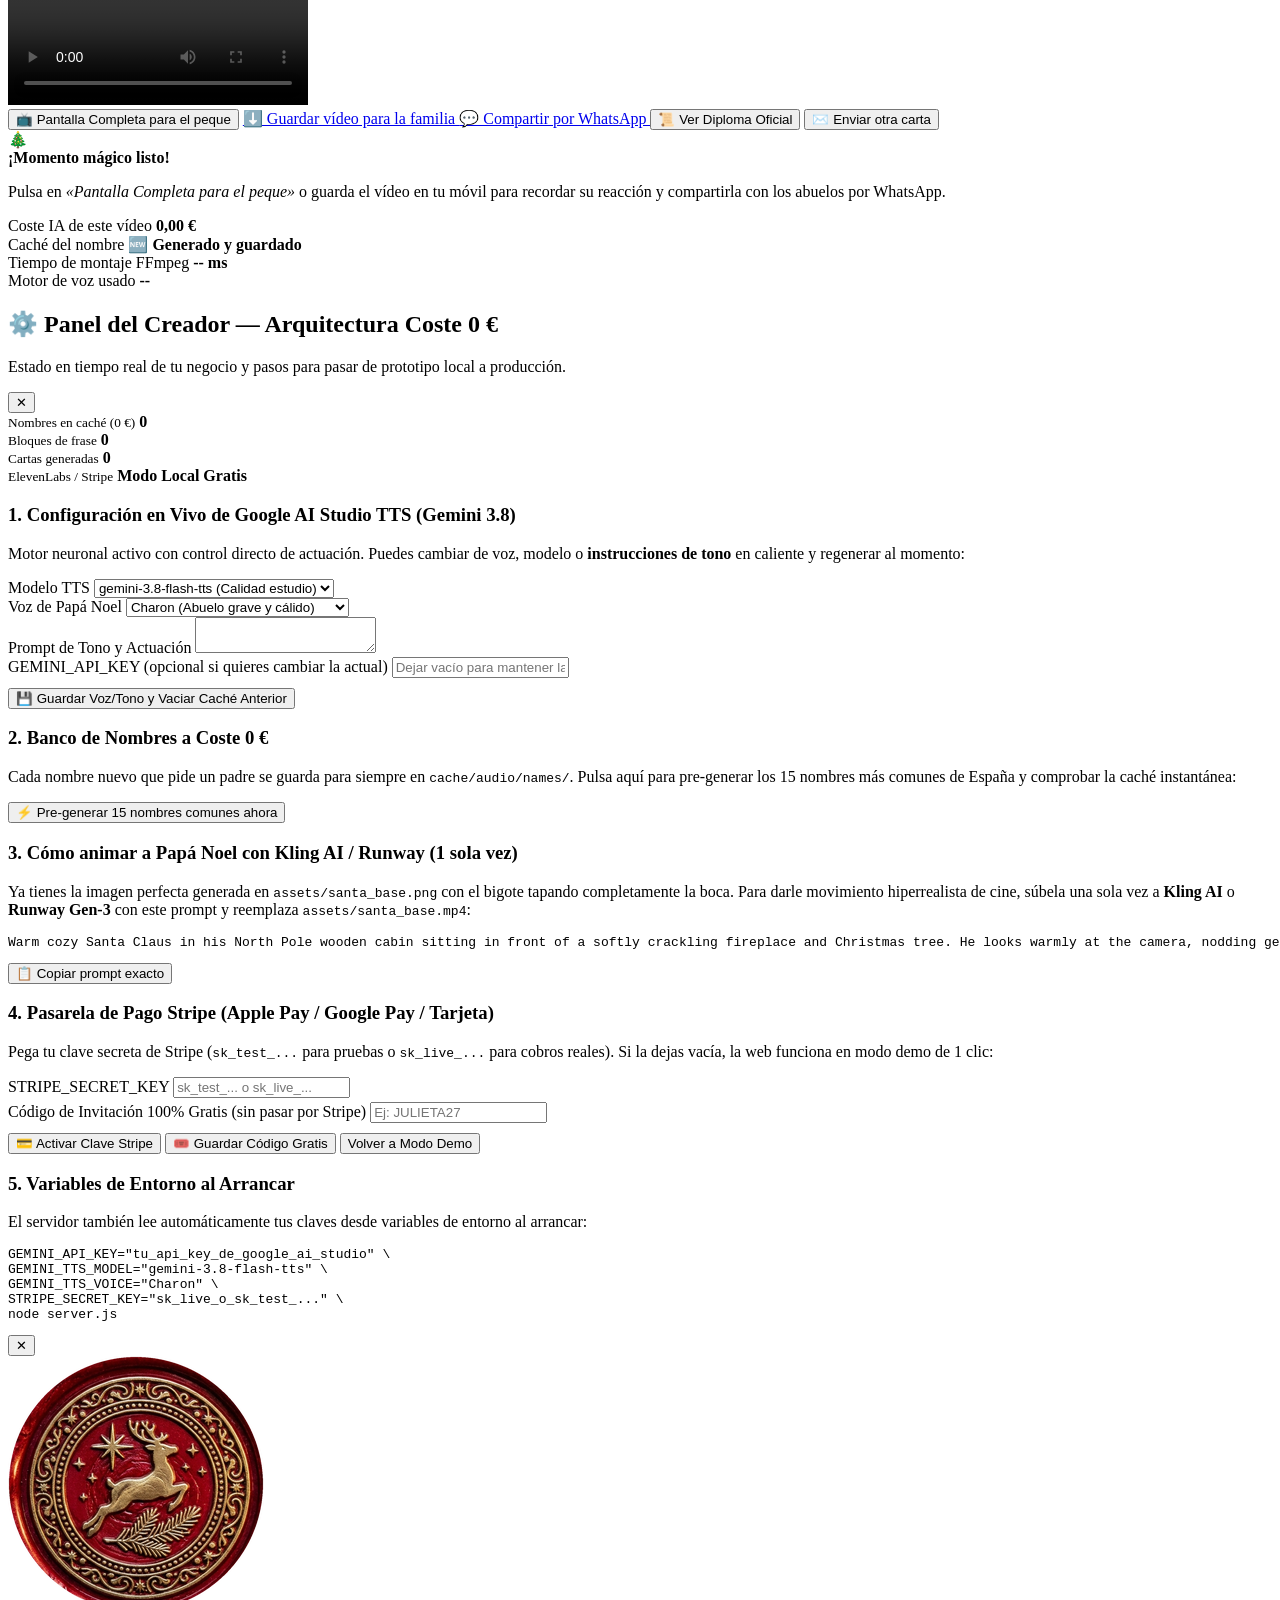
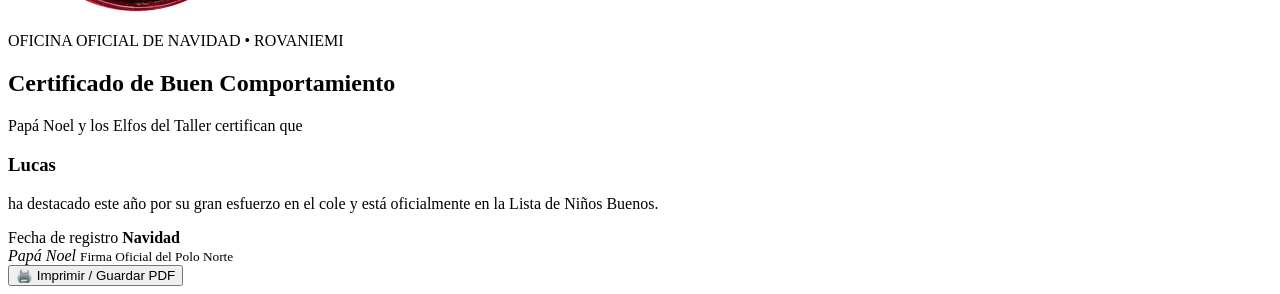
==== commit df2fb922: "Set 1.99 EUR pack tier as default selection" ====
--- a/public/index.html
+++ b/public/index.html
@@ -522,16 +522,16 @@
               </p>
 
               <div class="tier-selector">
-                <label class="tier-option selected" data-tier="standard">
-                  <input type="radio" name="tier" value="standard" checked />
+                <label class="tier-option" data-tier="standard">
+                  <input type="radio" name="tier" value="standard" />
                   <div>
                     <strong>Vídeo Mágico Completo</strong>
                     <small>Ver sin límite y vídeo listo para compartir con la familia</small>
                   </div>
                   <span class="price-tag">1,00 €</span>
                 </label>
-                <label class="tier-option" data-tier="pack">
-                  <input type="radio" name="tier" value="pack" />
+                <label class="tier-option selected" data-tier="pack">
+                  <input type="radio" name="tier" value="pack" checked />
                   <div>
                     <strong>Vídeo Completo + Diploma del Polo Norte</strong>
                     <small>Incluye certificado oficial imprimible</small>
@@ -547,7 +547,7 @@
               </div>
 
               <button id="unlockBtn" type="button" class="btn-magic btn-unlock">
-                🎁 Desbloquear Vídeo Completo por <span id="unlockPriceText">1,00 €</span>
+                🎁 Desbloquear Vídeo Completo por <span id="unlockPriceText">1,99 €</span>
               </button>
               <button id="replayHookBtn" type="button" class="btn-ghost">
                 ↺ Volver a ver el saludo inicial gratis
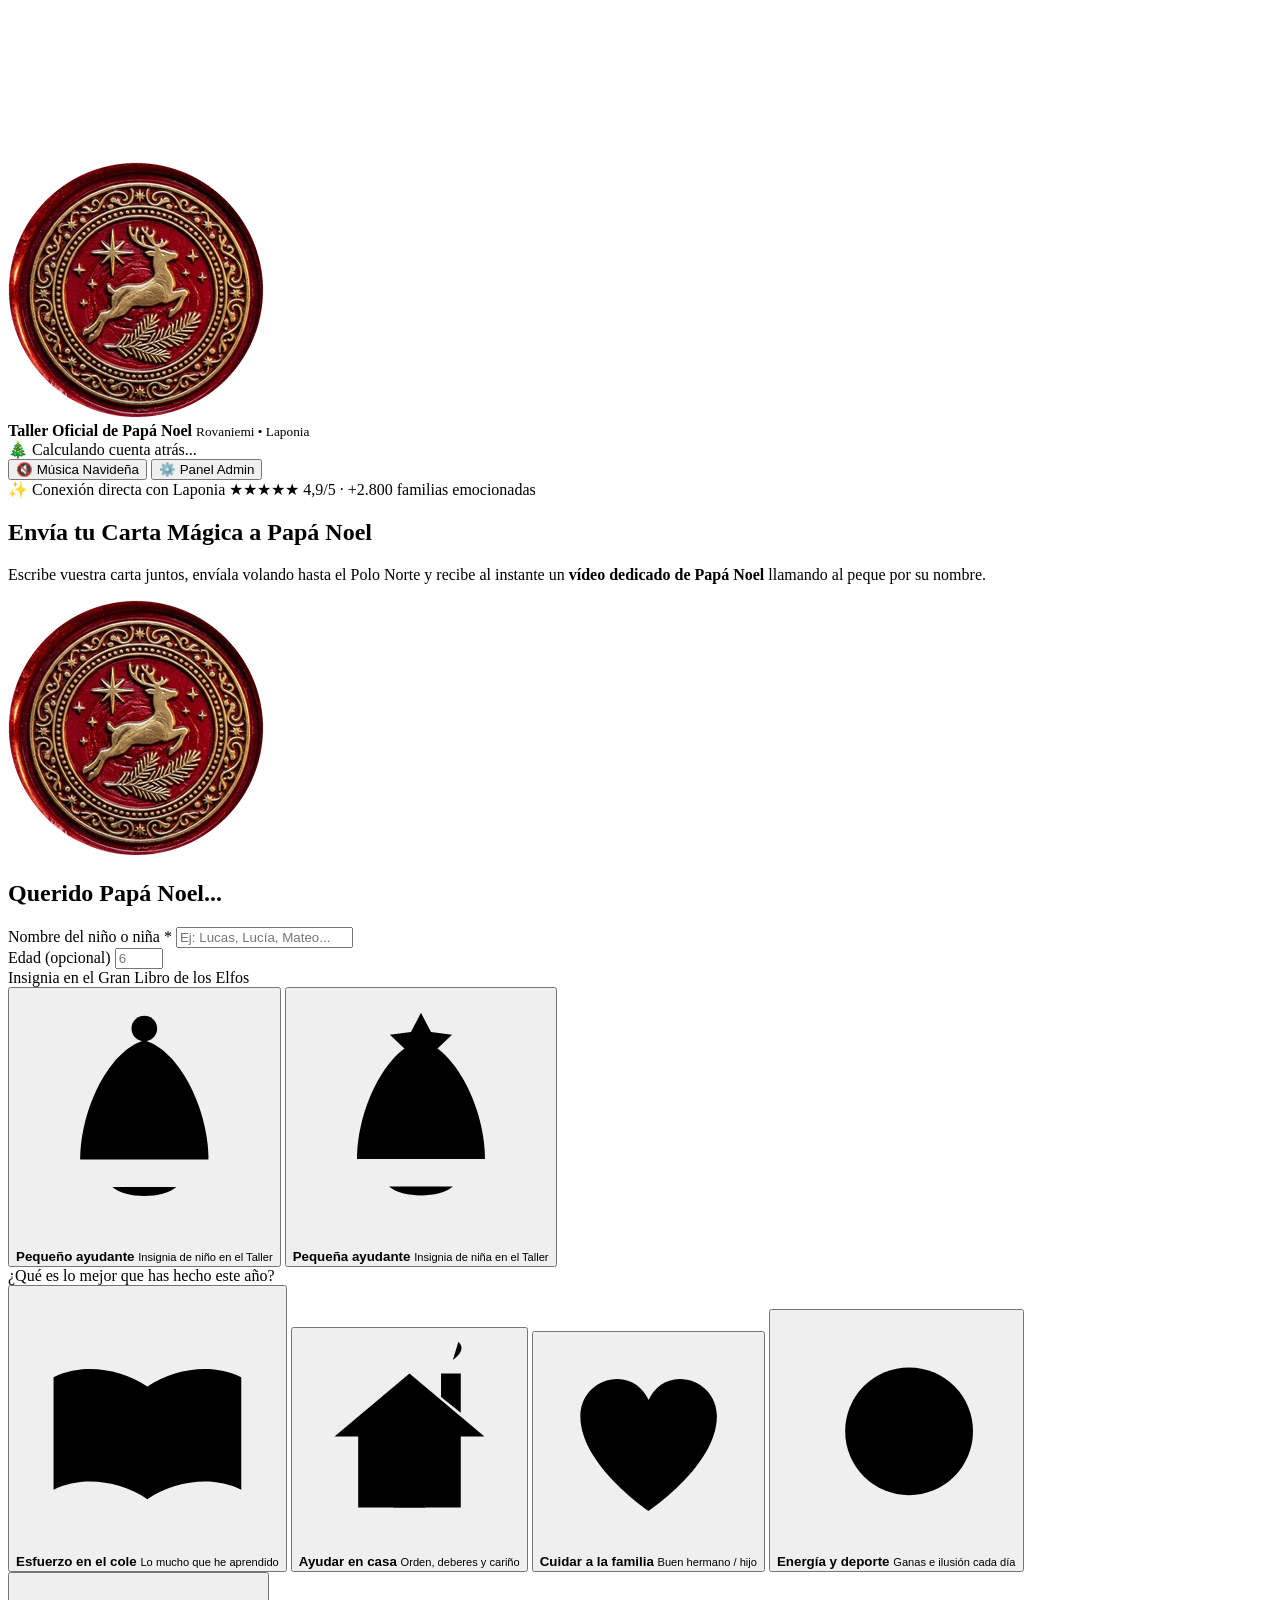
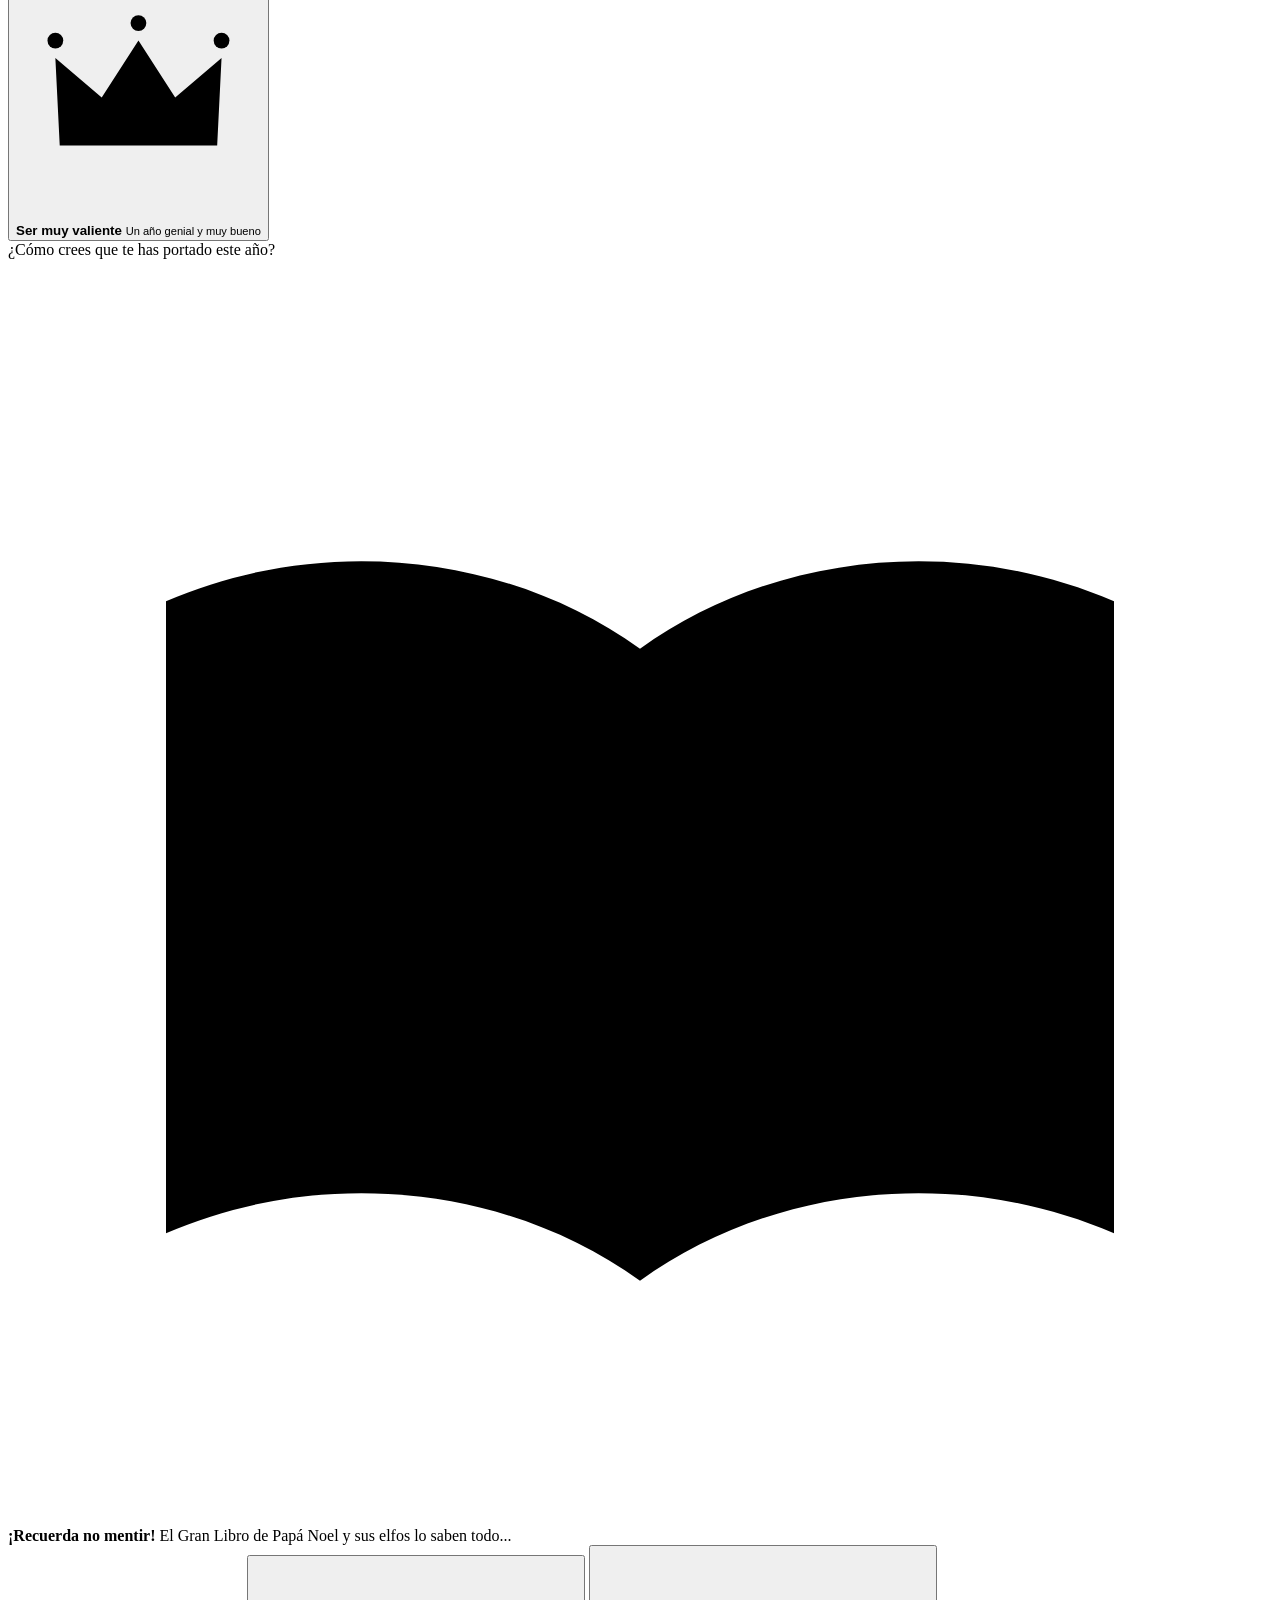
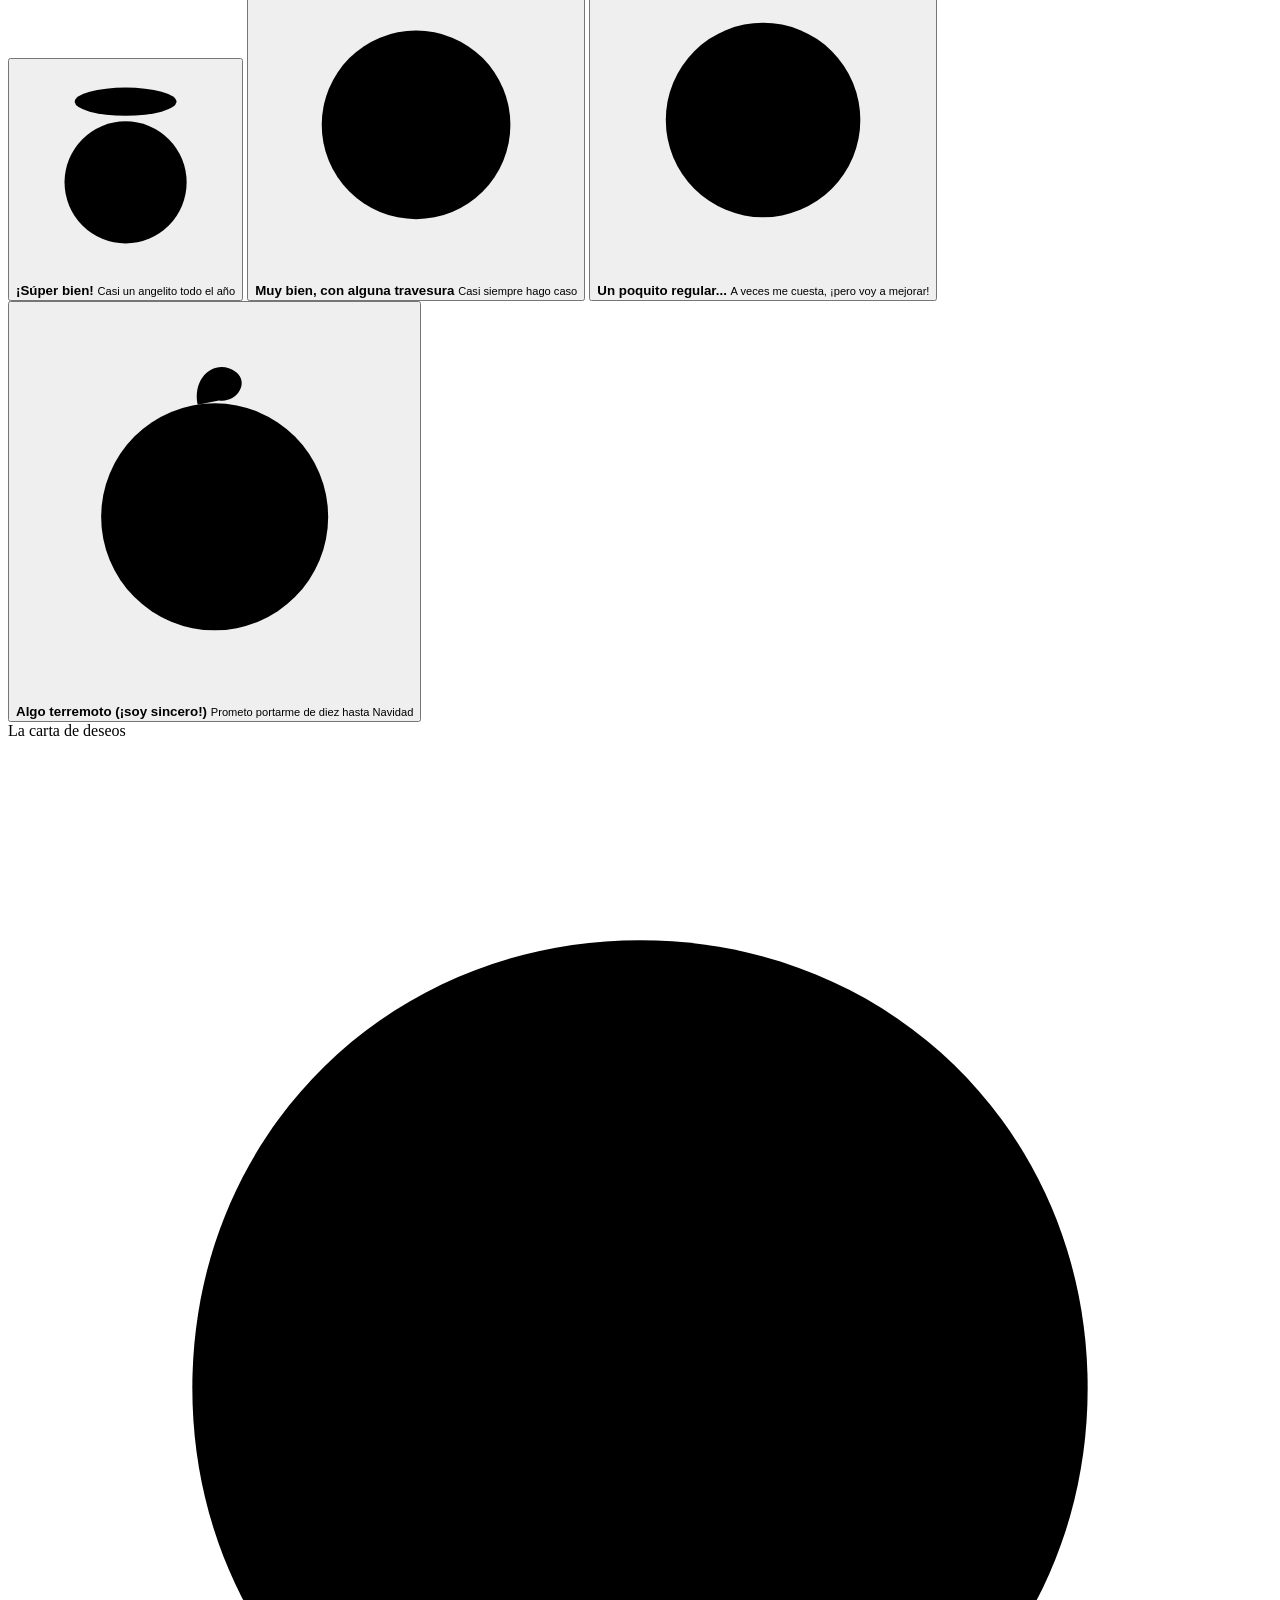
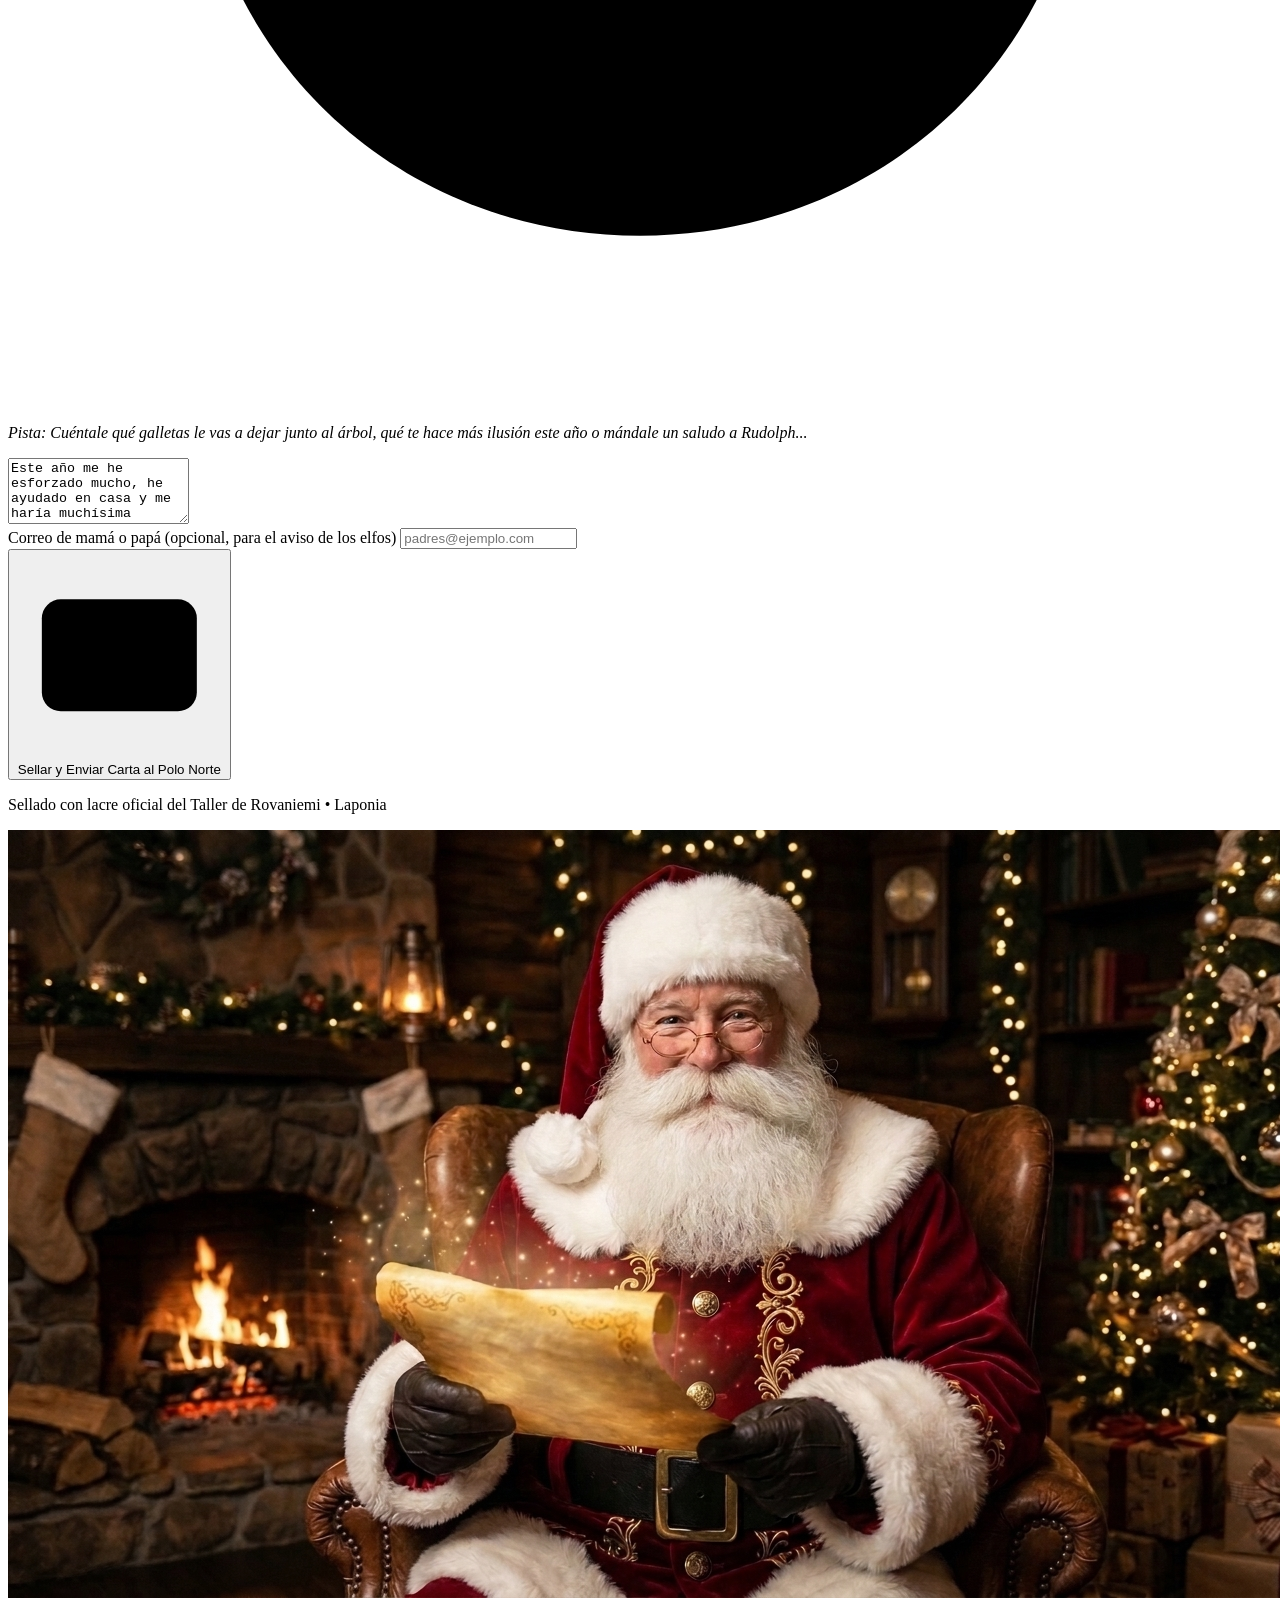
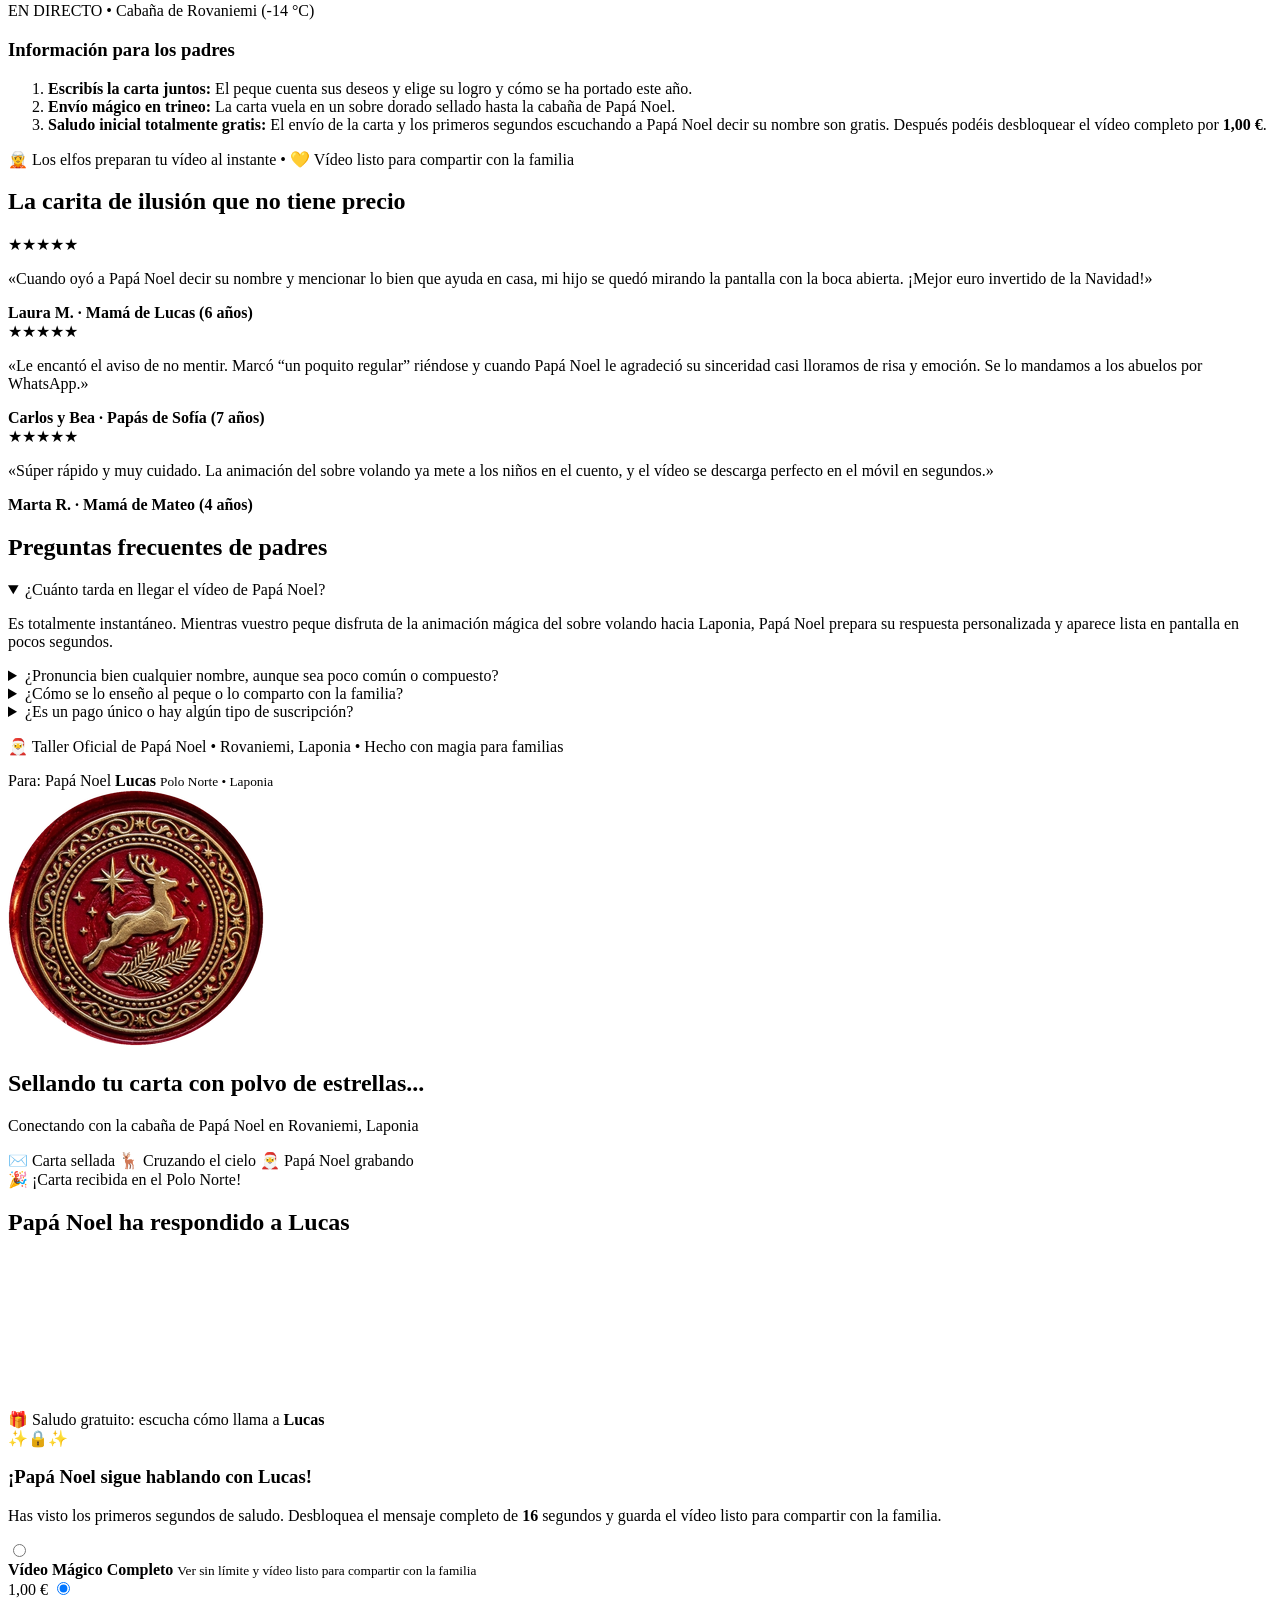
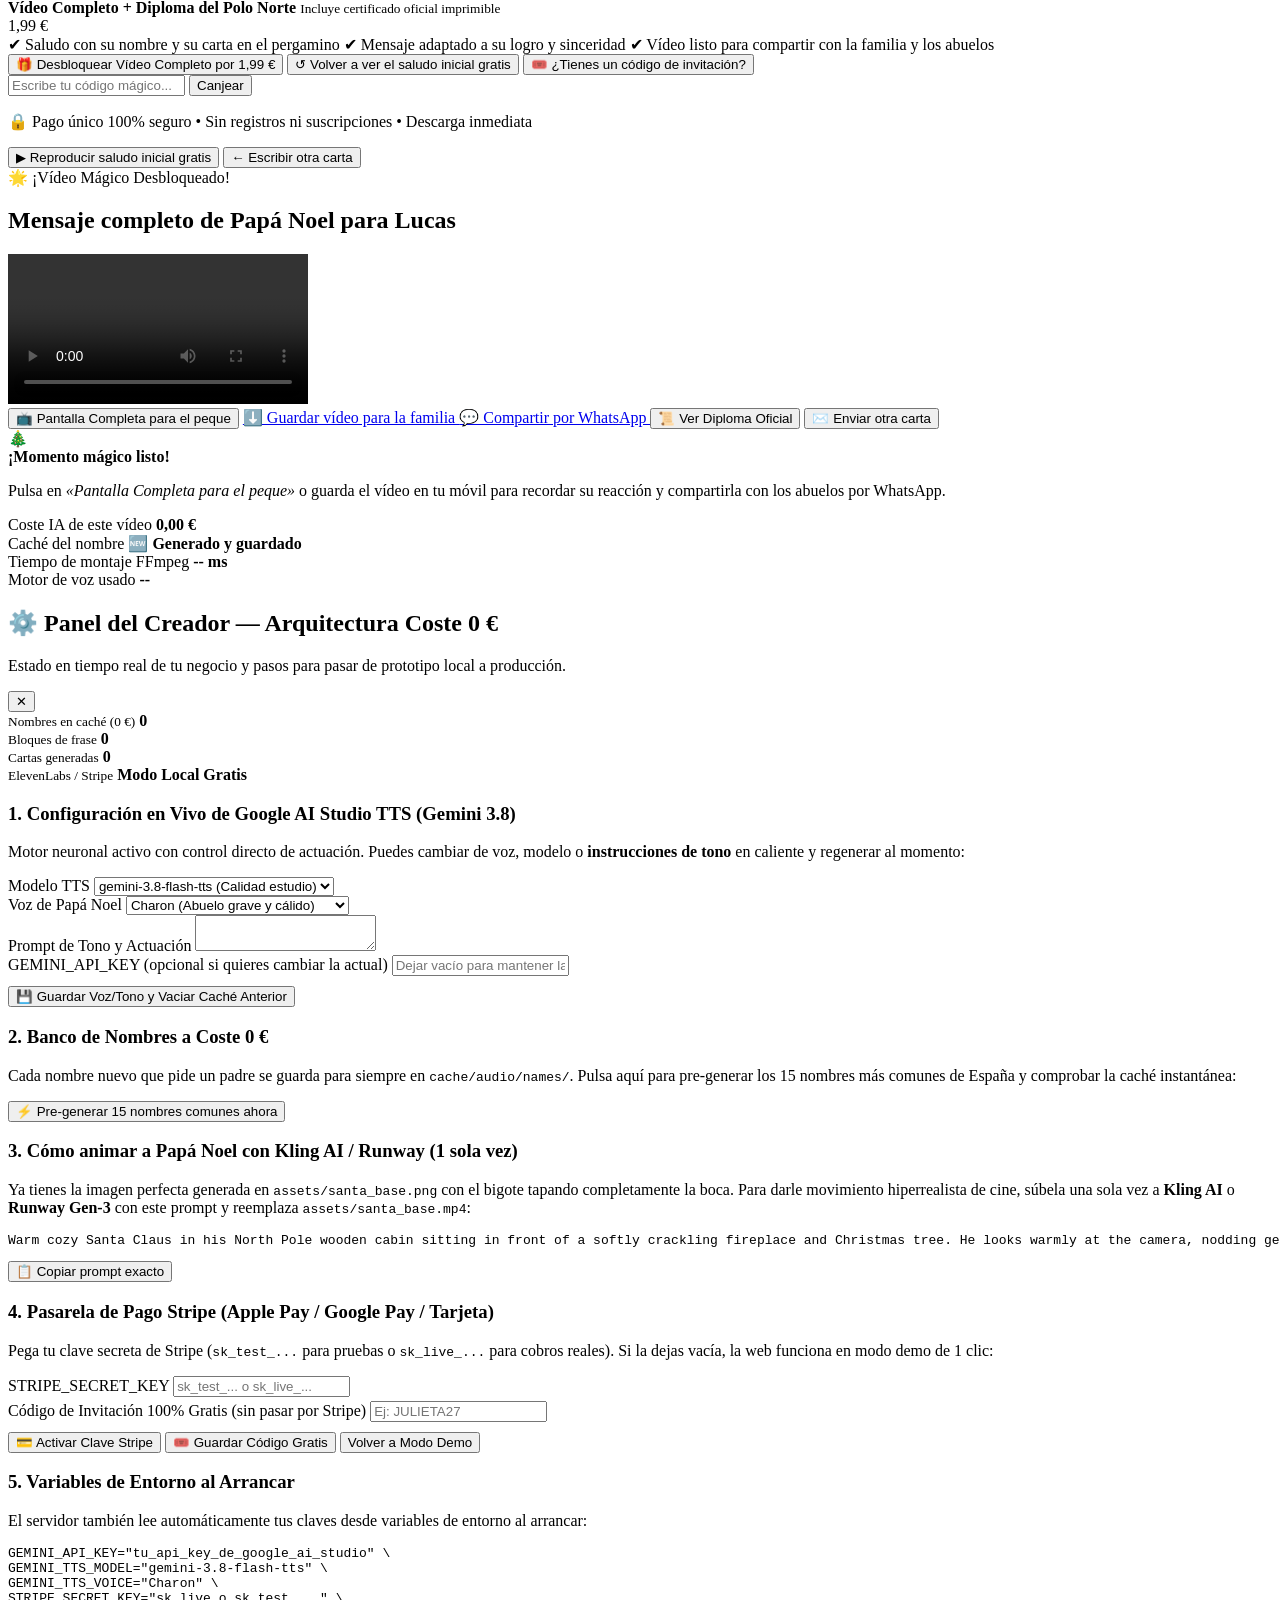
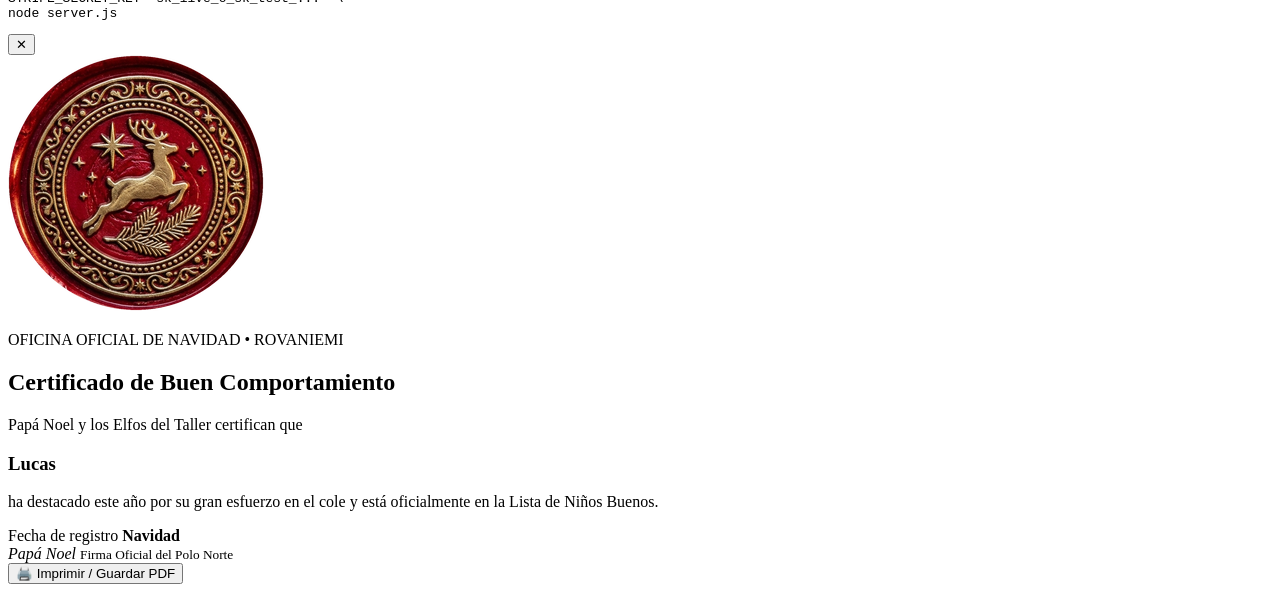
==== commit d43db028: "Add Pequeño/Pequeña ayudante selector with auto-detection and feminine TTS voice clips" ====
--- a/public/index.html
+++ b/public/index.html
@@ -179,6 +179,40 @@
           </div>
 
           <div class="field">
+            <label>Insignia en el Gran Libro de los Elfos</label>
+            <div class="gender-grid" id="genderGrid">
+              <button type="button" class="gen-btn selected" data-gender="m">
+                <span class="doodle-wrap" aria-hidden="true">
+                  <svg class="doodle-icon" viewBox="0 0 28 28">
+                    <path d="M7 18.5C7 13 10.2 6.5 14 5.5C17.8 6.5 21 13 21 18.5Z" />
+                    <circle cx="14" cy="4.2" r="1.4" />
+                    <path d="M5.5 18.5H22.5" />
+                    <path d="M10.5 21.5C12 22.8 16 22.8 17.5 21.5" />
+                  </svg>
+                </span>
+                <div>
+                  <strong>Pequeño ayudante</strong>
+                  <small>Insignia de niño en el Taller</small>
+                </div>
+              </button>
+              <button type="button" class="gen-btn" data-gender="f">
+                <span class="doodle-wrap" aria-hidden="true">
+                  <svg class="doodle-icon" viewBox="0 0 28 28">
+                    <path d="M7 18.5C7 13 10.2 6.5 14 5.5C17.8 6.5 21 13 21 18.5Z" />
+                    <path d="M14 2.5L15.1 4.6L17.4 4.9L15.7 6.5L16.1 8.8L14 7.7L11.9 8.8L12.3 6.5L10.6 4.9L12.9 4.6Z" />
+                    <path d="M5.5 18.5H22.5" />
+                    <path d="M10.5 21.5C12 22.8 16 22.8 17.5 21.5" />
+                  </svg>
+                </span>
+                <div>
+                  <strong>Pequeña ayudante</strong>
+                  <small>Insignia de niña en el Taller</small>
+                </div>
+              </button>
+            </div>
+          </div>
+
+          <div class="field">
             <label>¿Qué es lo mejor que has hecho este año?</label>
             <div class="achievement-grid" id="achievementGrid">
               <button type="button" class="ach-btn selected" data-value="cole">
@@ -219,7 +253,7 @@
                 </span>
                 <div>
                   <strong>Cuidar a la familia</strong>
-                  <small>Buen hermano / hijo</small>
+                  <small id="achHermanosSub">Buen hermano / hijo</small>
                 </div>
               </button>
               <button type="button" class="ach-btn" data-value="deporte">
@@ -248,7 +282,7 @@
                 </span>
                 <div>
                   <strong>Ser muy valiente</strong>
-                  <small>Un año genial y muy bueno</small>
+                  <small id="achValienteSub">Un año genial y muy bueno</small>
                 </div>
               </button>
             </div>
@@ -277,7 +311,7 @@
                 </span>
                 <div>
                   <strong>¡Súper bien!</strong>
-                  <small>Casi un angelito todo el año</small>
+                  <small id="behSuperBienSub">Casi un angelito todo el año</small>
                 </div>
               </button>
               <button type="button" class="beh-btn" data-behavior="casi_siempre">
@@ -322,7 +356,7 @@
                   </svg>
                 </span>
                 <div>
-                  <strong>Algo terremoto (¡soy sincero!)</strong>
+                  <strong id="behTraviesoTitle">Algo terremoto (¡soy sincero!)</strong>
                   <small>Prometo portarme de diez hasta Navidad</small>
                 </div>
               </button>
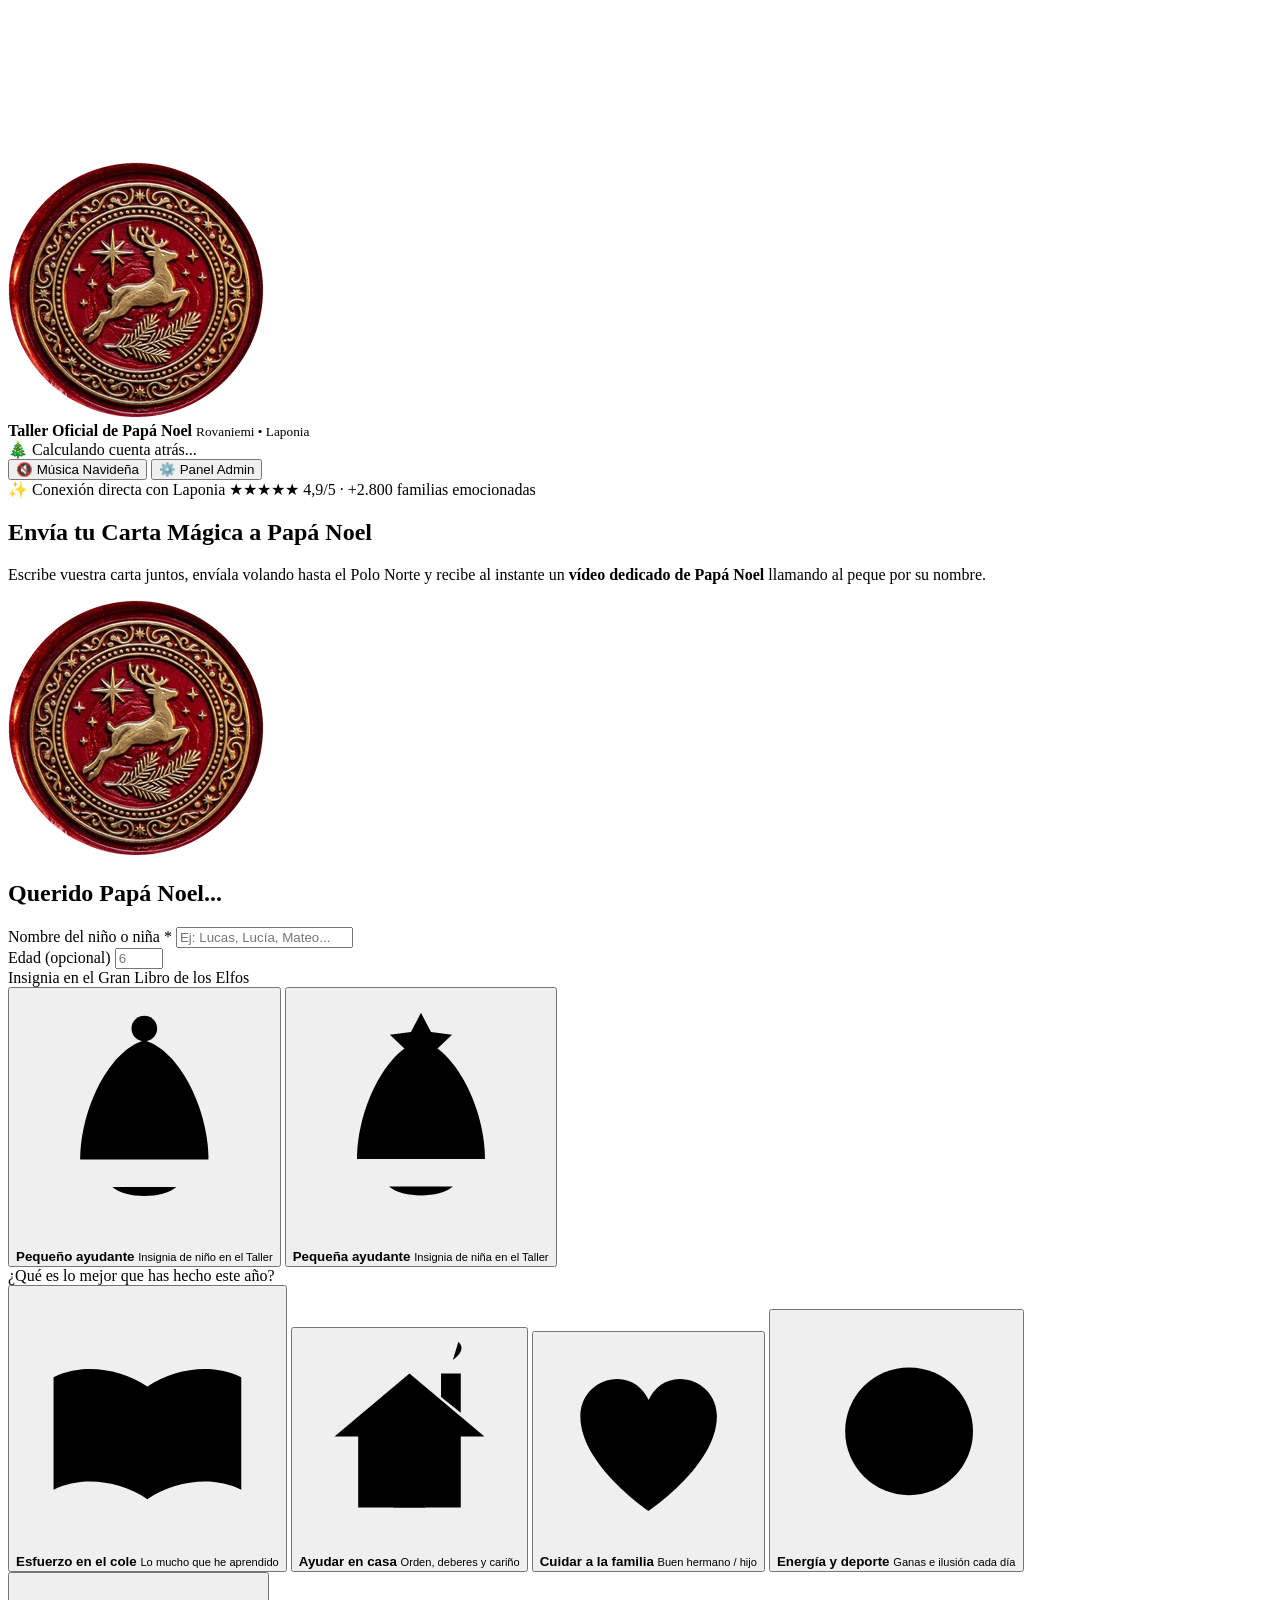
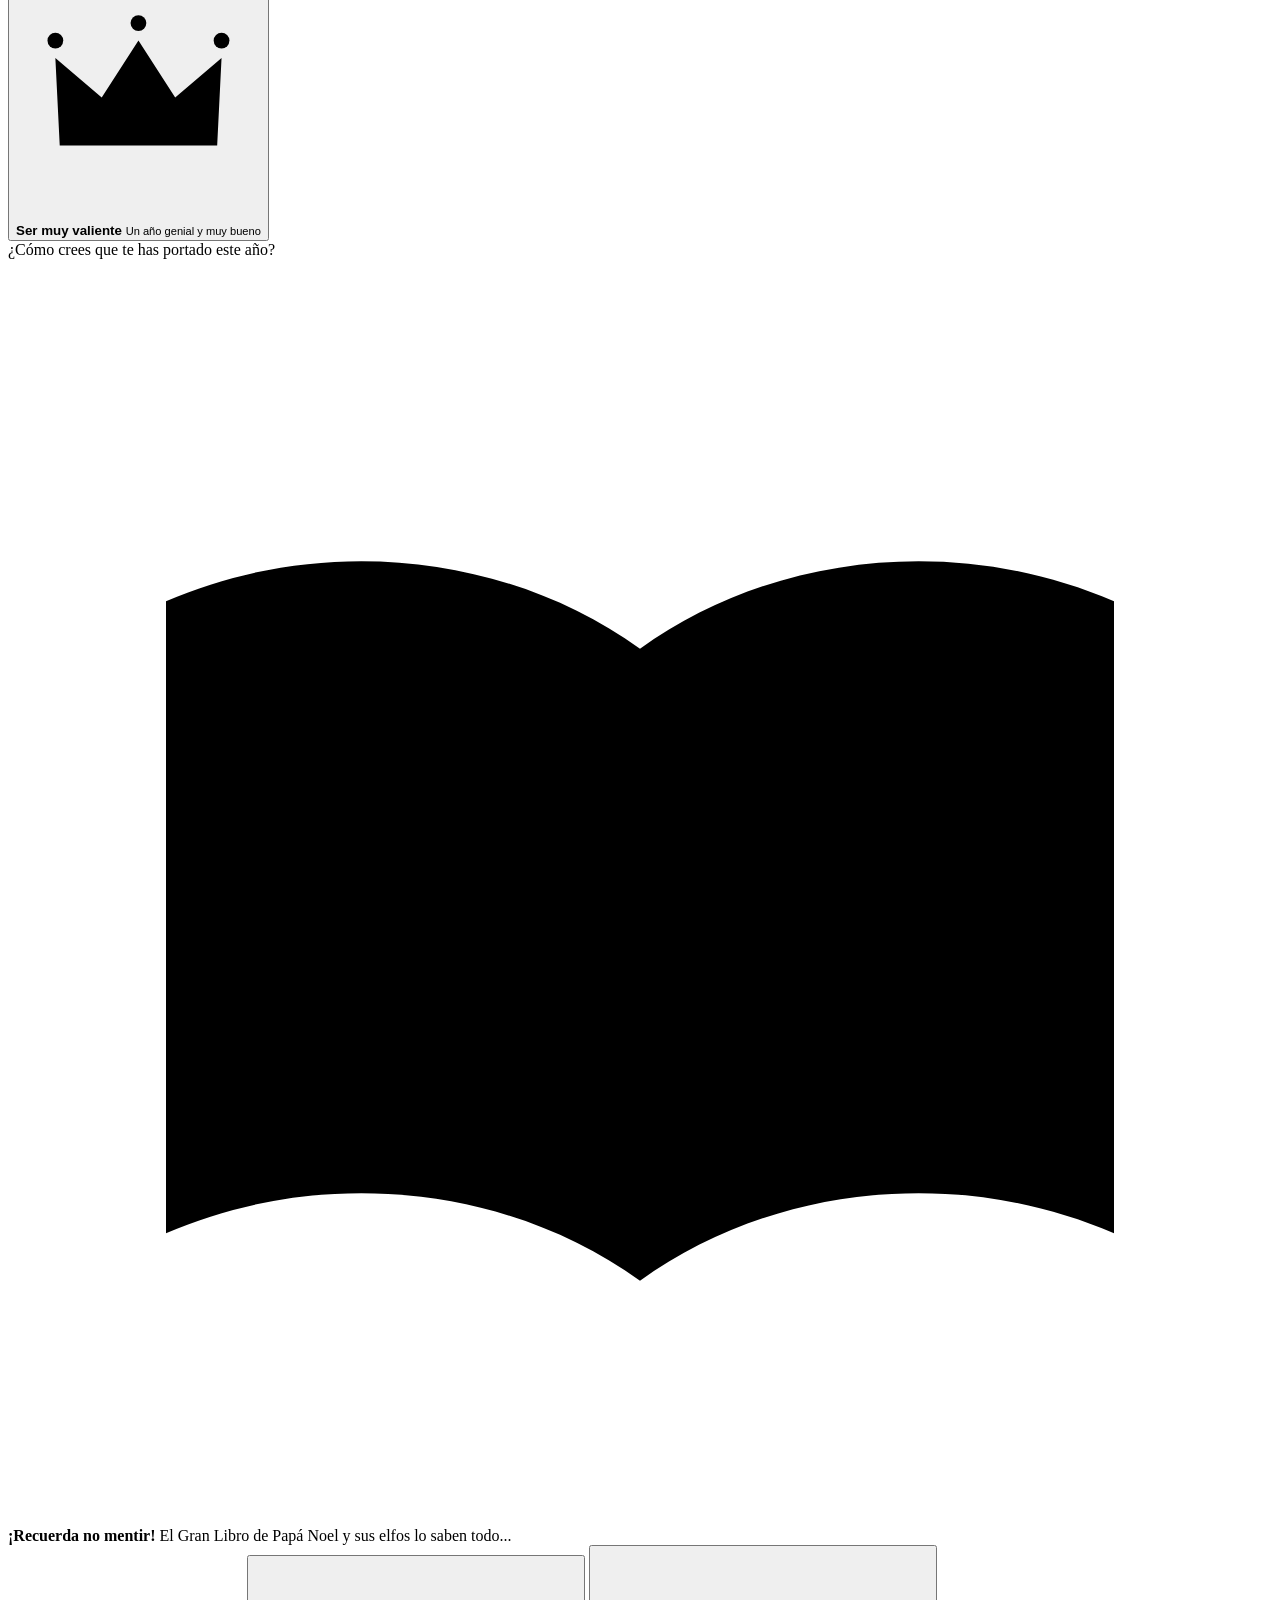
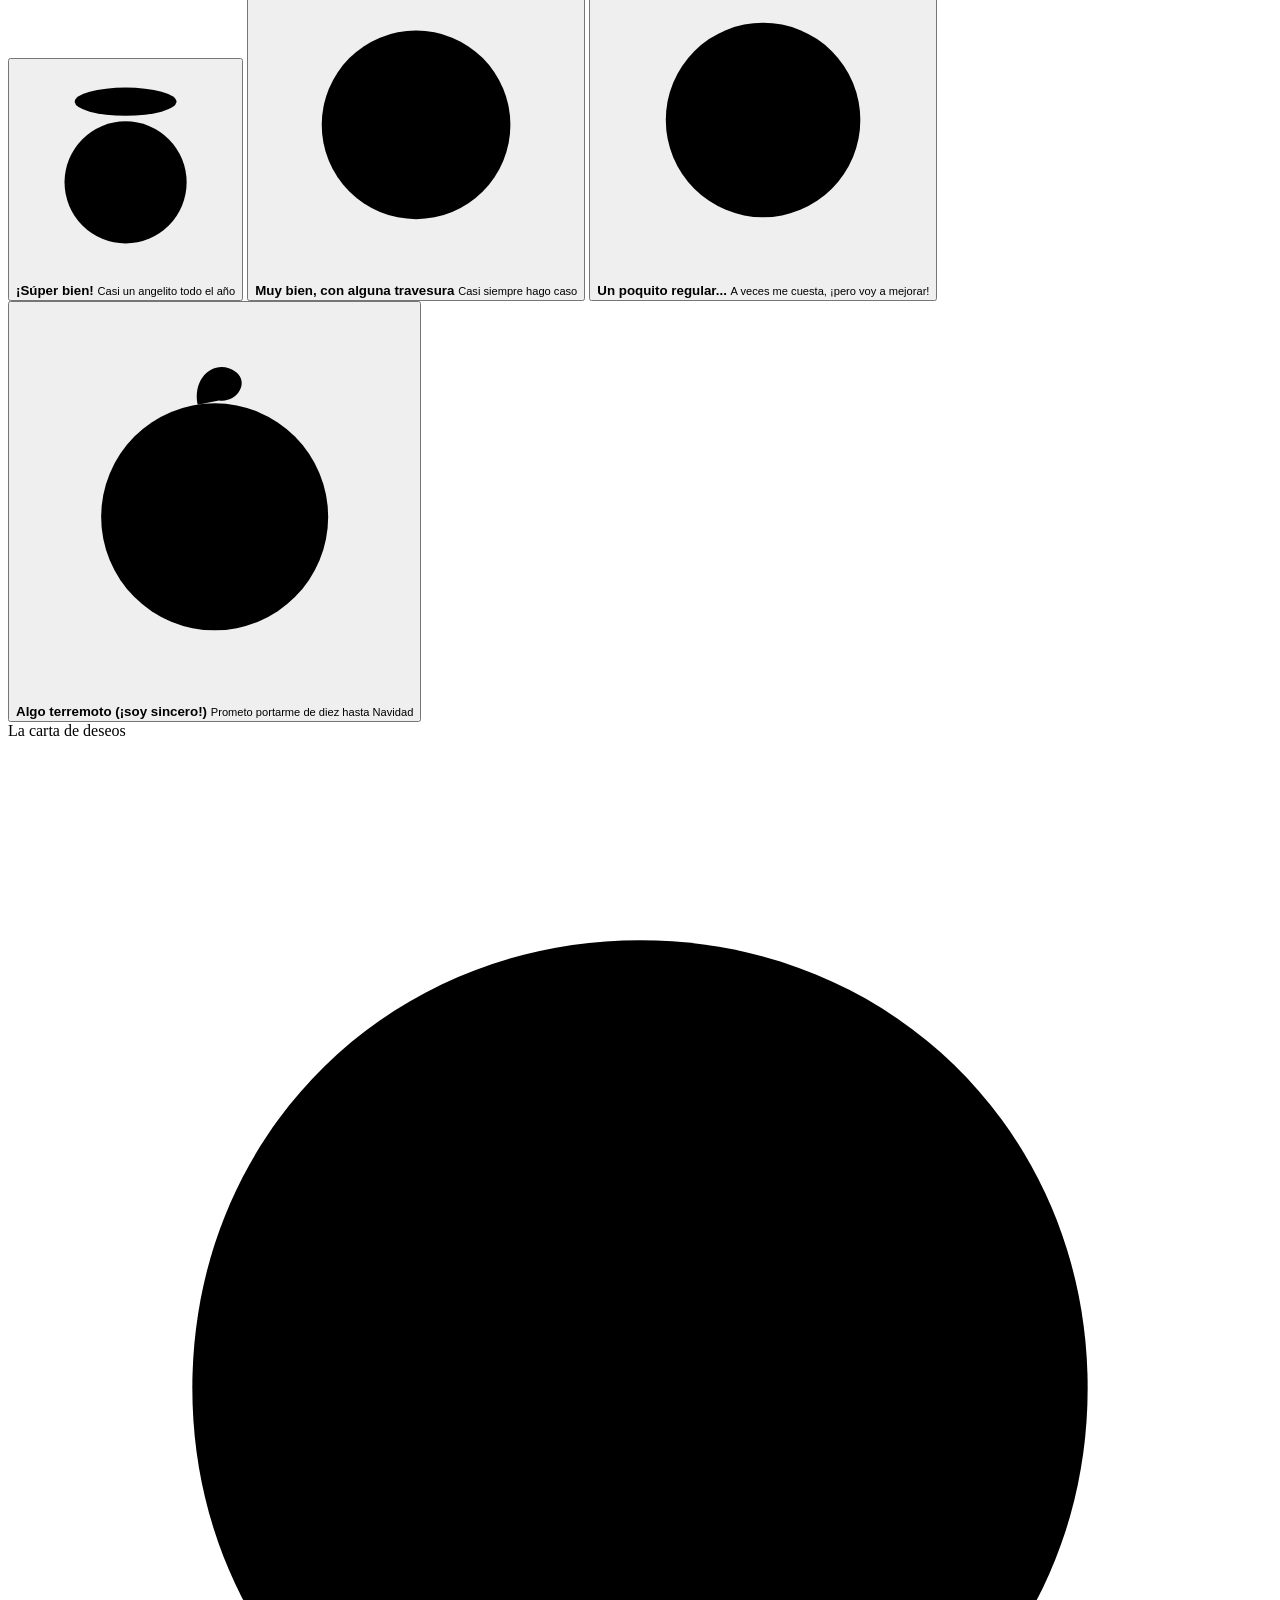
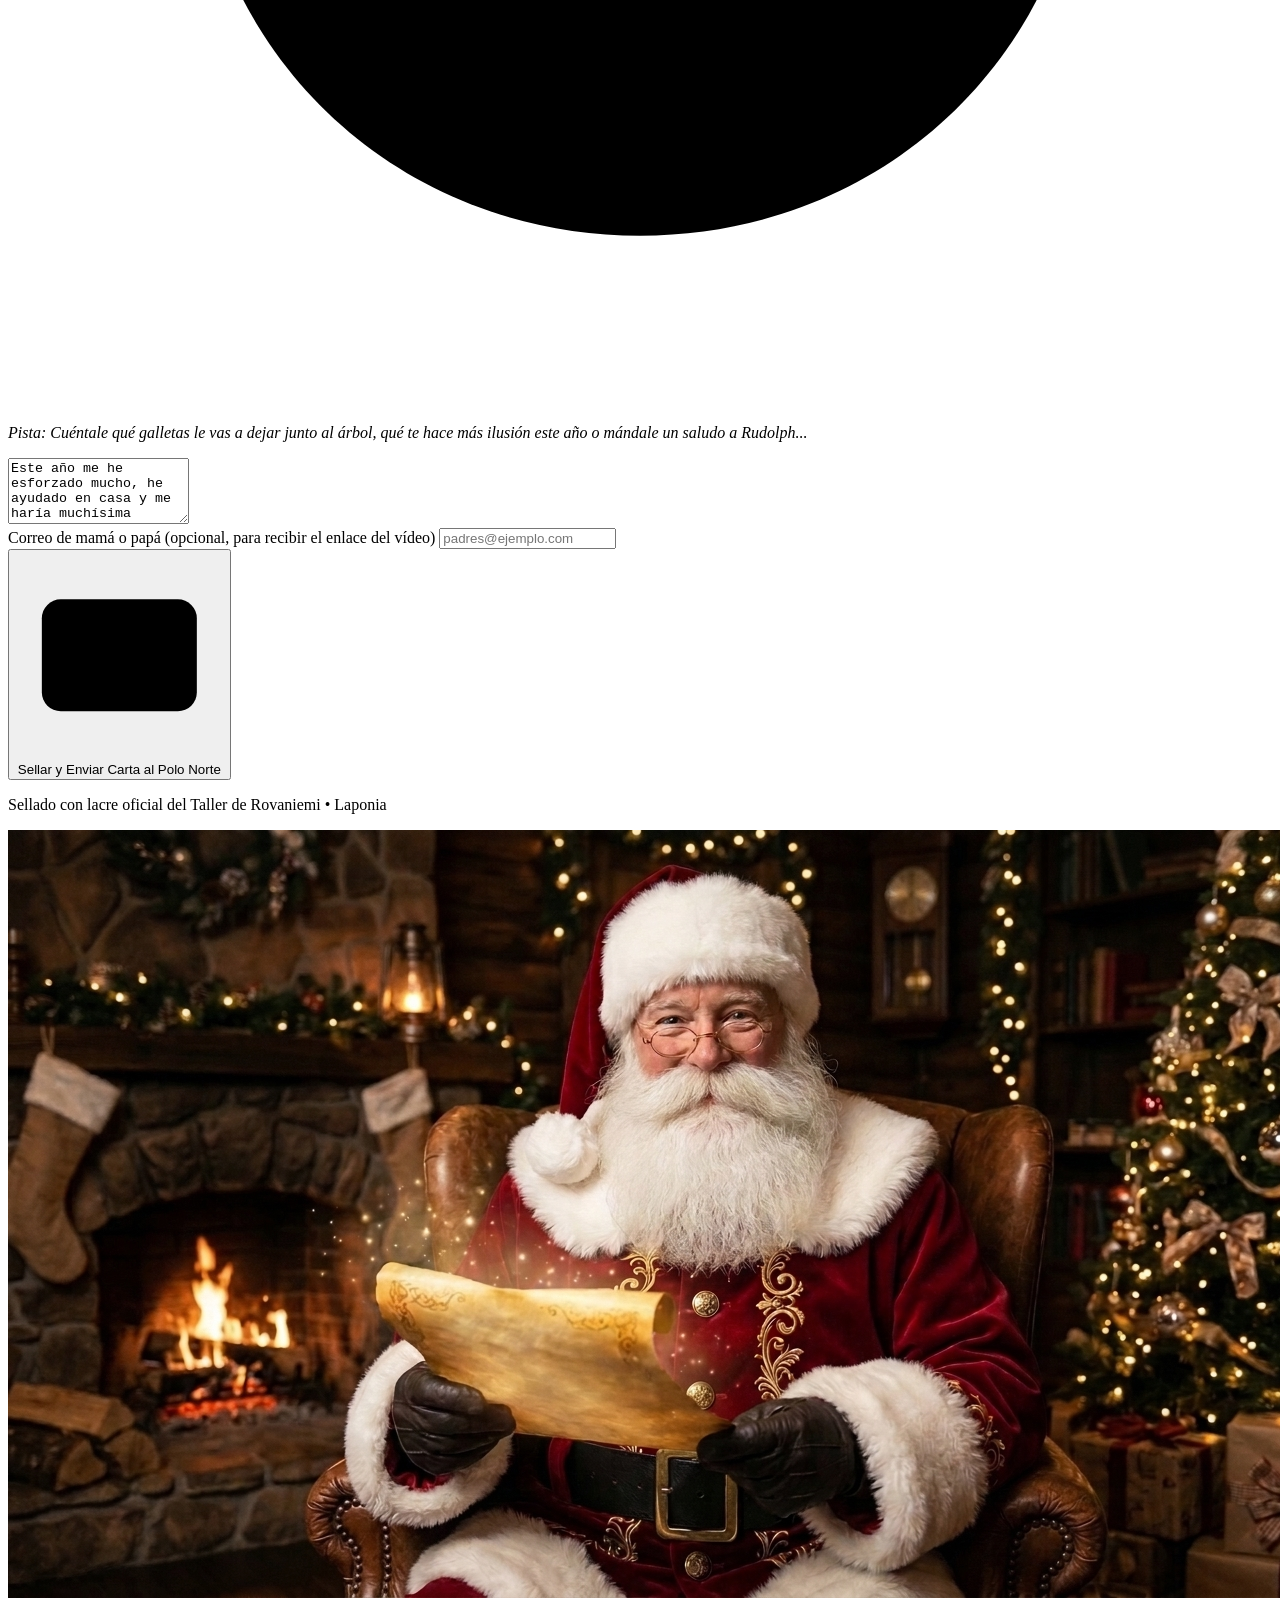
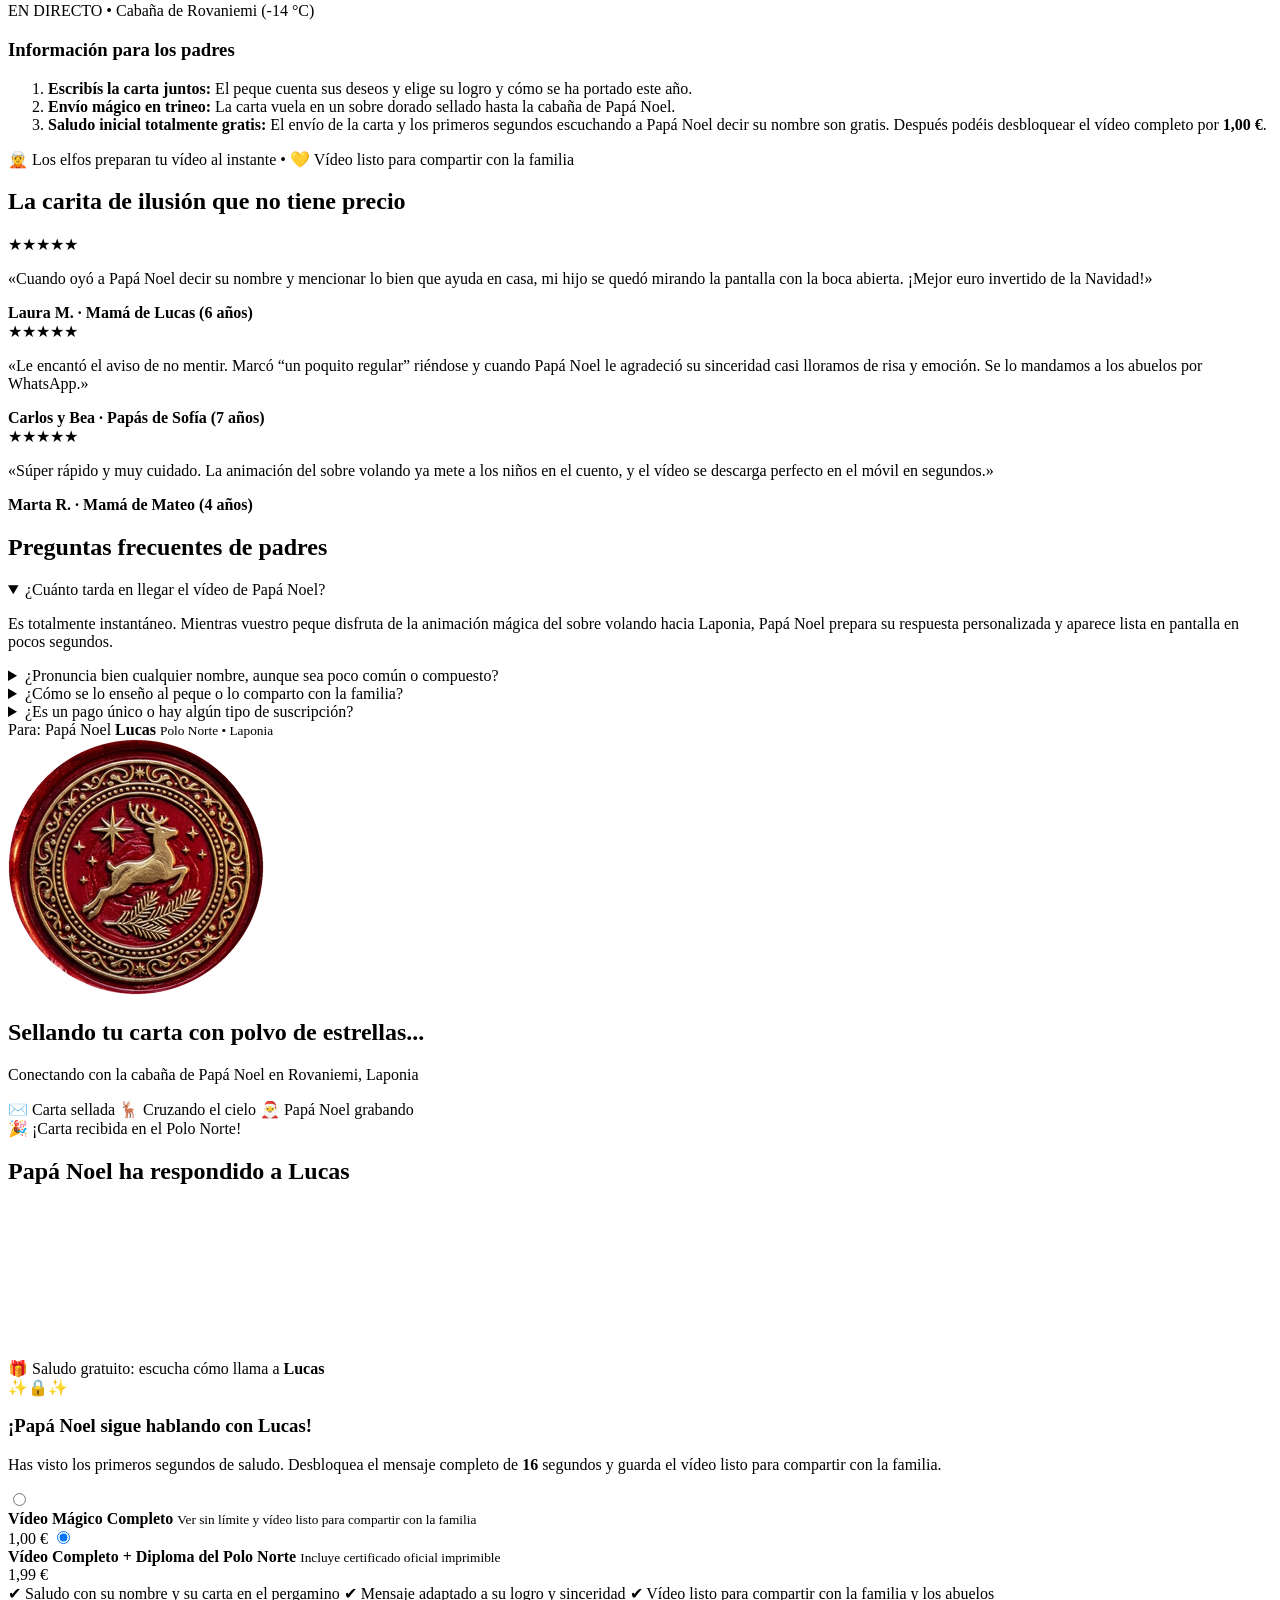
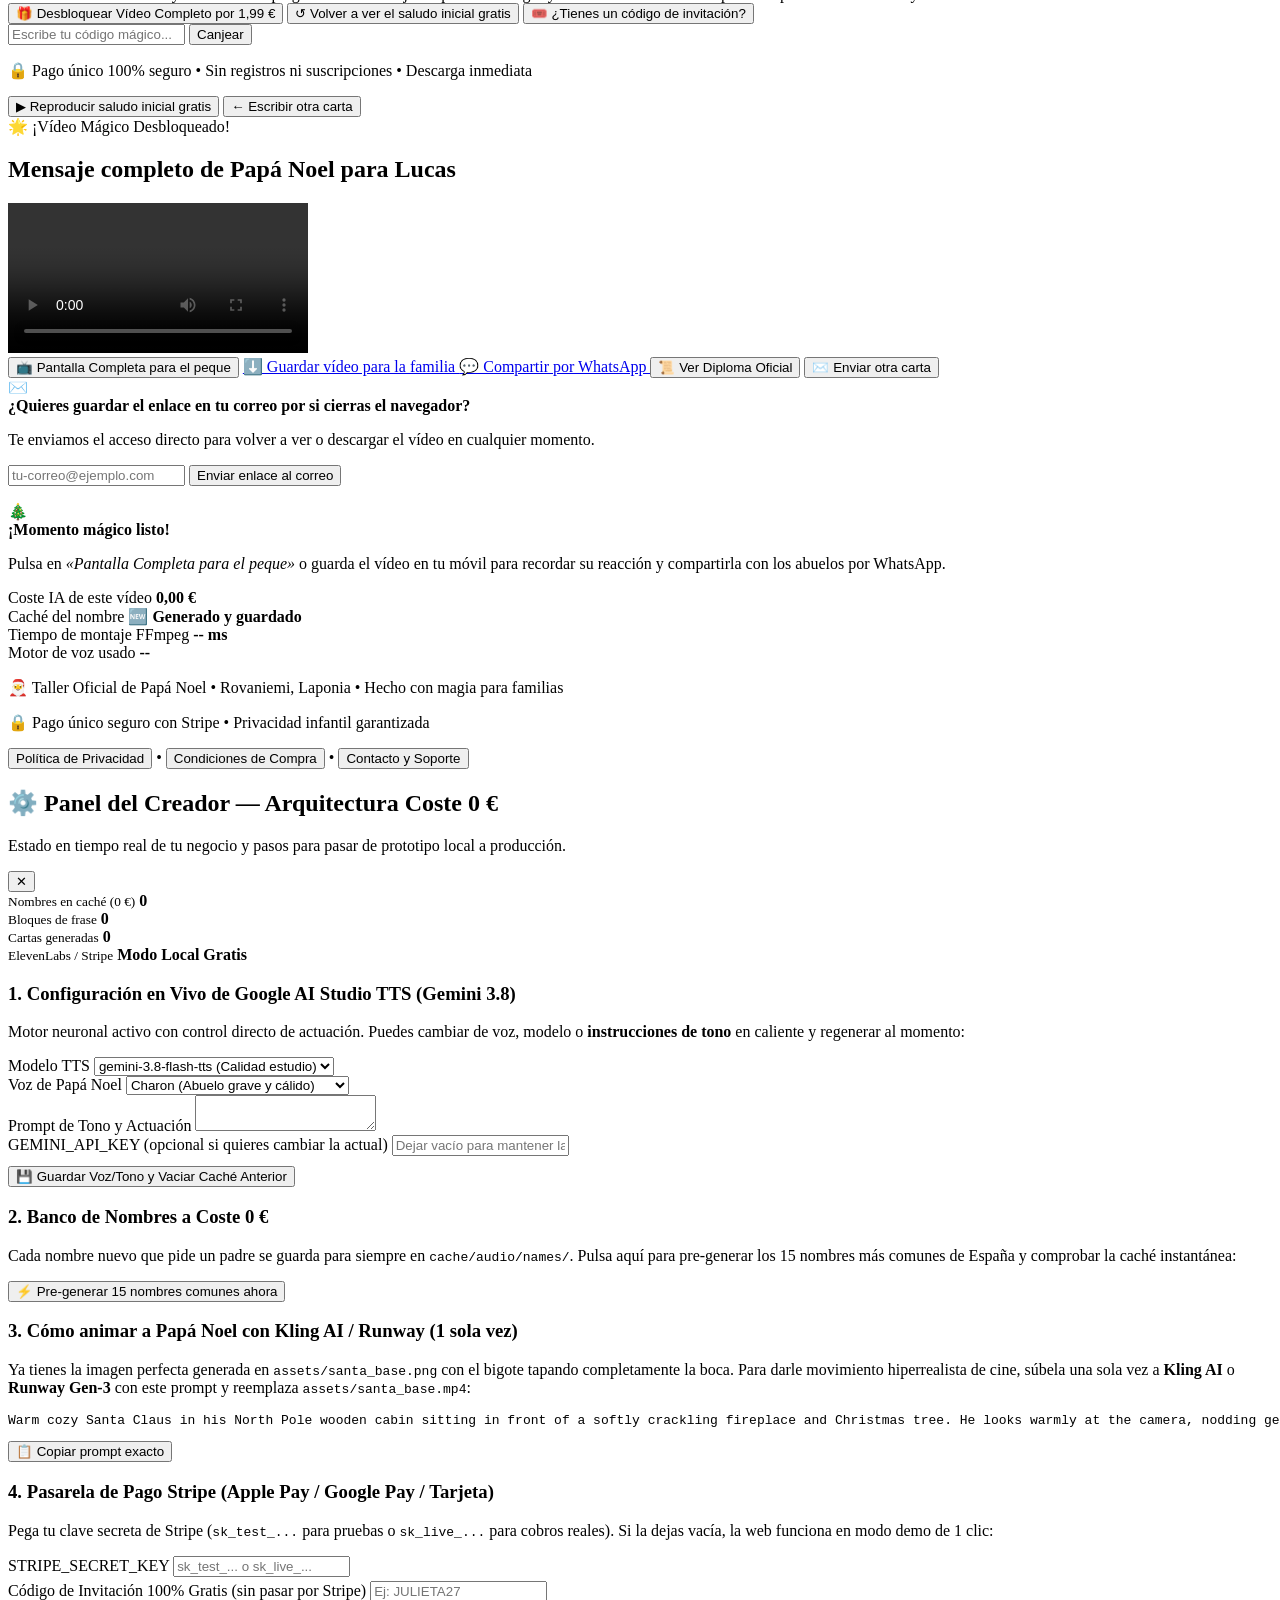
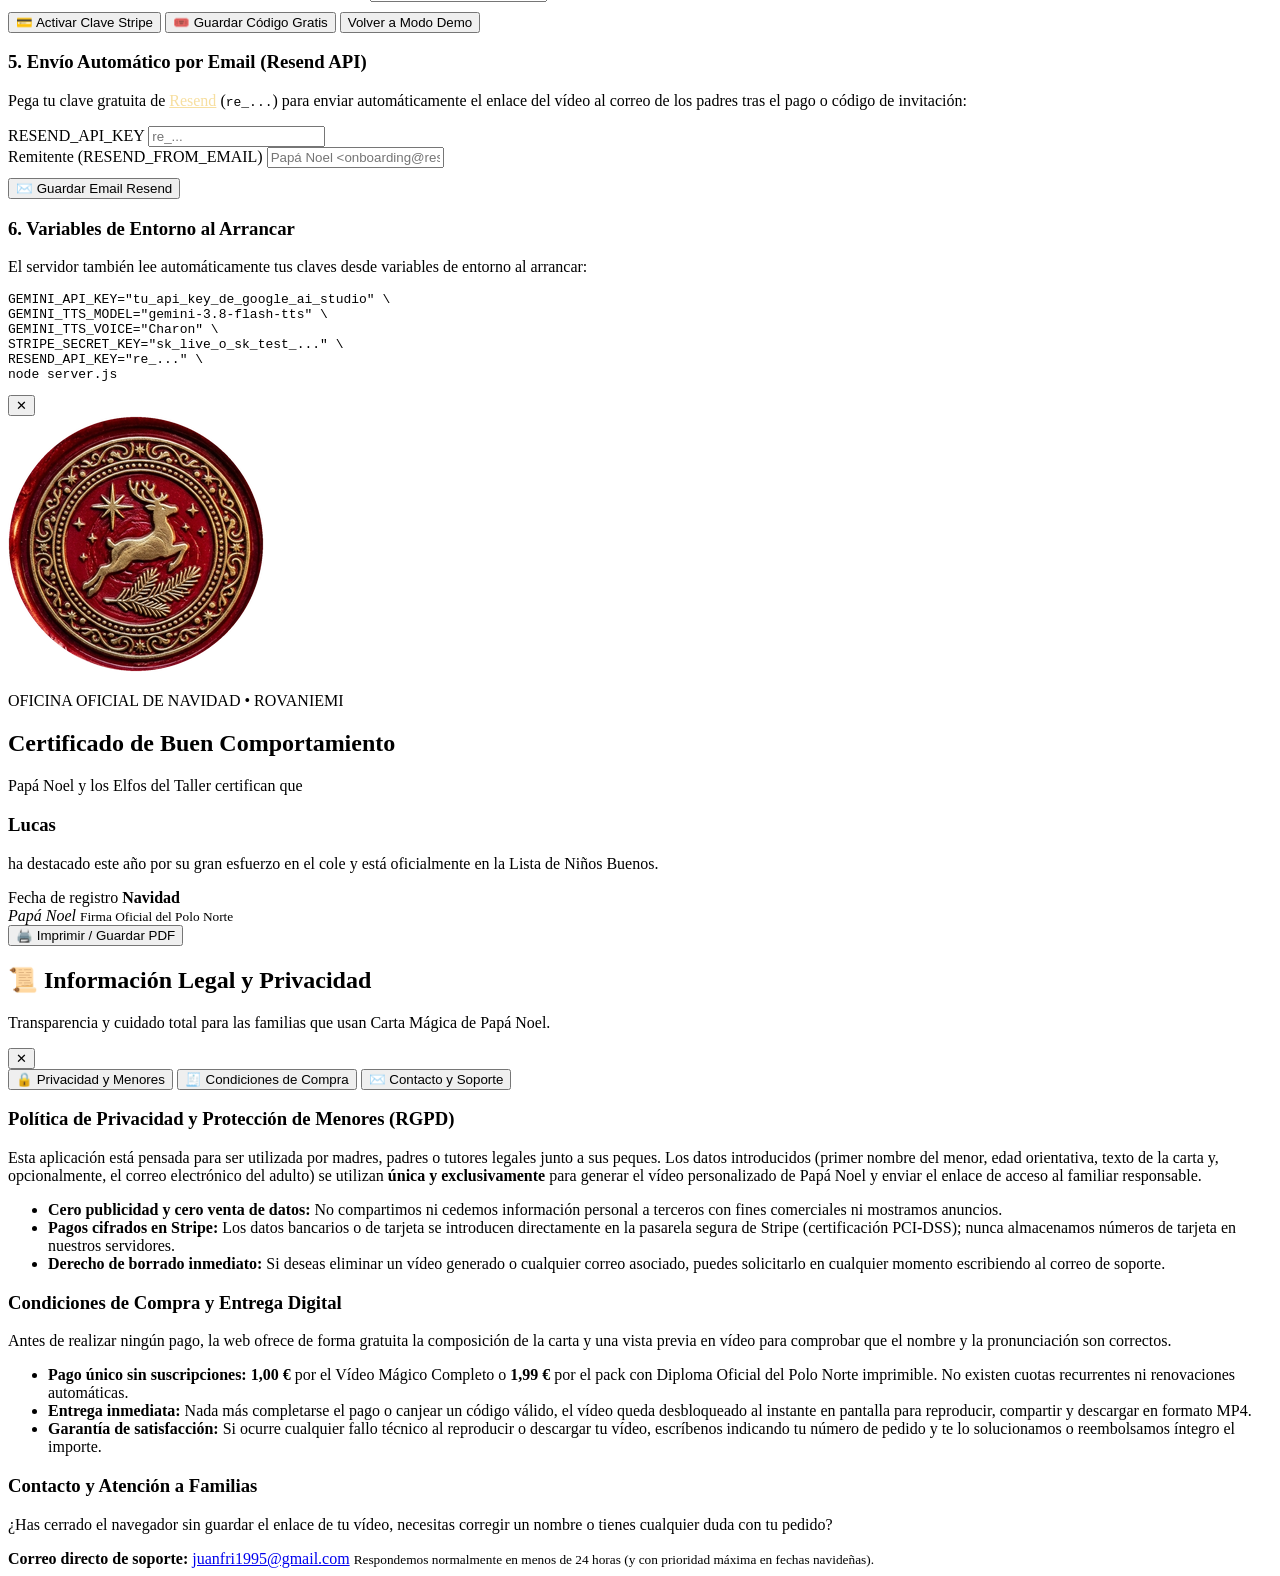
==== commit b7b3e183: "Add email delivery via Resend/mailto, permanent WhatsApp order links, and legal privacy/terms/contac" ====
--- a/public/index.html
+++ b/public/index.html
@@ -386,7 +386,7 @@
           </div>
 
           <div class="field">
-            <label for="parentEmail">Correo de mamá o papá (opcional, para el aviso de los elfos)</label>
+            <label for="parentEmail">Correo de mamá o papá (opcional, para recibir el enlace del vídeo)</label>
             <input
               id="parentEmail"
               name="parentEmail"
@@ -481,10 +481,6 @@
             </details>
           </div>
         </section>
-
-        <footer class="site-footer">
-          <p>🎅 Taller Oficial de Papá Noel • Rovaniemi, Laponia • Hecho con magia para familias</p>
-        </footer>
       </div>
     </section>
 
@@ -650,6 +646,29 @@
           </button>
         </div>
 
+        <div class="email-delivery-card" id="emailDeliveryCard">
+          <div class="email-delivery-header">
+            <span class="email-delivery-icon" aria-hidden="true">✉️</span>
+            <div>
+              <strong>¿Quieres guardar el enlace en tu correo por si cierras el navegador?</strong>
+              <p>Te enviamos el acceso directo para volver a ver o descargar el vídeo en cualquier momento.</p>
+            </div>
+          </div>
+          <div class="email-delivery-form">
+            <input
+              id="unlockedEmailInput"
+              type="email"
+              maxlength="160"
+              placeholder="tu-correo@ejemplo.com"
+              autocomplete="email"
+            />
+            <button id="sendOrderEmailBtn" type="button" class="btn-secondary">
+              Enviar enlace al correo
+            </button>
+          </div>
+          <p id="unlockedEmailStatus" class="email-delivery-status hidden"></p>
+        </div>
+
         <div class="family-success-card" id="familySuccessCard">
           <span>🎄</span>
           <div>
@@ -681,6 +700,18 @@
         </div>
       </div>
     </section>
+
+    <footer class="site-footer">
+      <p>🎅 Taller Oficial de Papá Noel • Rovaniemi, Laponia • Hecho con magia para familias</p>
+      <p class="footer-trust">🔒 Pago único seguro con Stripe • Privacidad infantil garantizada</p>
+      <div class="footer-links">
+        <button type="button" class="footer-link-btn" data-legal-tab="privacidad">Política de Privacidad</button>
+        <span aria-hidden="true">•</span>
+        <button type="button" class="footer-link-btn" data-legal-tab="condiciones">Condiciones de Compra</button>
+        <span aria-hidden="true">•</span>
+        <button type="button" class="footer-link-btn" data-legal-tab="contacto">Contacto y Soporte</button>
+      </div>
+    </footer>
   </main>
 
   <!-- MODAL PANEL DEL CREADOR (DE 0 A 100) -->
@@ -812,12 +843,36 @@
         </div>
 
         <div class="creator-section">
-          <h3>5. Variables de Entorno al Arrancar</h3>
+          <h3>5. Envío Automático por Email (Resend API)</h3>
+          <p>
+            Pega tu clave gratuita de <a href="https://resend.com" target="_blank" rel="noopener" style="color:#f7dfa0;">Resend</a> (<code>re_...</code>) para enviar automáticamente el enlace del vídeo al correo de los padres tras el pago o código de invitación:
+          </p>
+          <div class="tts-config-grid">
+            <div class="tts-field">
+              <label for="resendApiKeyInput">RESEND_API_KEY</label>
+              <input id="resendApiKeyInput" type="password" placeholder="re_..." />
+            </div>
+            <div class="tts-field">
+              <label for="resendFromInput">Remitente (RESEND_FROM_EMAIL)</label>
+              <input id="resendFromInput" type="text" placeholder="Papá Noel <onboarding@resend.dev>" />
+            </div>
+          </div>
+          <div class="creator-actions-inline" style="margin-top:10px;">
+            <button id="saveResendConfigBtn" type="button" class="btn-secondary">
+              ✉️ Guardar Email Resend
+            </button>
+            <span id="resendConfigStatus" class="status-inline"></span>
+          </div>
+        </div>
+
+        <div class="creator-section">
+          <h3>6. Variables de Entorno al Arrancar</h3>
           <p>El servidor también lee automáticamente tus claves desde variables de entorno al arrancar:</p>
           <pre class="prompt-box">GEMINI_API_KEY="tu_api_key_de_google_ai_studio" \
 GEMINI_TTS_MODEL="gemini-3.8-flash-tts" \
 GEMINI_TTS_VOICE="Charon" \
 STRIPE_SECRET_KEY="sk_live_o_sk_test_..." \
+RESEND_API_KEY="re_..." \
 node server.js</pre>
         </div>
       </div>
@@ -858,6 +913,67 @@
     </div>
   </div>
 
+  <!-- MODAL LEGAL: PRIVACIDAD, CONDICIONES Y CONTACTO -->
+  <div id="legalModal" class="modal-backdrop hidden" role="dialog" aria-modal="true" aria-labelledby="legalModalTitle">
+    <div class="modal-content legal-modal">
+      <div class="modal-header">
+        <div>
+          <h2 id="legalModalTitle">📜 Información Legal y Privacidad</h2>
+          <p>Transparencia y cuidado total para las familias que usan Carta Mágica de Papá Noel.</p>
+        </div>
+        <button id="closeLegalBtn" type="button" class="close-btn" aria-label="Cerrar">✕</button>
+      </div>
+
+      <div class="legal-tabs" role="tablist">
+        <button type="button" class="legal-tab-btn active" data-legal-panel="privacidad">🔒 Privacidad y Menores</button>
+        <button type="button" class="legal-tab-btn" data-legal-panel="condiciones">🧾 Condiciones de Compra</button>
+        <button type="button" class="legal-tab-btn" data-legal-panel="contacto">✉️ Contacto y Soporte</button>
+      </div>
+
+      <div class="legal-body">
+        <section id="legalPanelPrivacidad" class="legal-section">
+          <h3>Política de Privacidad y Protección de Menores (RGPD)</h3>
+          <p>
+            Esta aplicación está pensada para ser utilizada por madres, padres o tutores legales junto a sus peques.
+            Los datos introducidos (primer nombre del menor, edad orientativa, texto de la carta y, opcionalmente, el
+            correo electrónico del adulto) se utilizan <strong>única y exclusivamente</strong> para generar el vídeo personalizado
+            de Papá Noel y enviar el enlace de acceso al familiar responsable.
+          </p>
+          <ul>
+            <li><strong>Cero publicidad y cero venta de datos:</strong> No compartimos ni cedemos información personal a terceros con fines comerciales ni mostramos anuncios.</li>
+            <li><strong>Pagos cifrados en Stripe:</strong> Los datos bancarios o de tarjeta se introducen directamente en la pasarela segura de Stripe (certificación PCI-DSS); nunca almacenamos números de tarjeta en nuestros servidores.</li>
+            <li><strong>Derecho de borrado inmediato:</strong> Si deseas eliminar un vídeo generado o cualquier correo asociado, puedes solicitarlo en cualquier momento escribiendo al correo de soporte.</li>
+          </ul>
+        </section>
+
+        <section id="legalPanelCondiciones" class="legal-section hidden">
+          <h3>Condiciones de Compra y Entrega Digital</h3>
+          <p>
+            Antes de realizar ningún pago, la web ofrece de forma gratuita la composición de la carta y una vista previa en vídeo
+            para comprobar que el nombre y la pronunciación son correctos.
+          </p>
+          <ul>
+            <li><strong>Pago único sin suscripciones:</strong> <strong>1,00 €</strong> por el Vídeo Mágico Completo o <strong>1,99 €</strong> por el pack con Diploma Oficial del Polo Norte imprimible. No existen cuotas recurrentes ni renovaciones automáticas.</li>
+            <li><strong>Entrega inmediata:</strong> Nada más completarse el pago o canjear un código válido, el vídeo queda desbloqueado al instante en pantalla para reproducir, compartir y descargar en formato MP4.</li>
+            <li><strong>Garantía de satisfacción:</strong> Si ocurre cualquier fallo técnico al reproducir o descargar tu vídeo, escríbenos indicando tu número de pedido y te lo solucionamos o reembolsamos íntegro el importe.</li>
+          </ul>
+        </section>
+
+        <section id="legalPanelContacto" class="legal-section hidden">
+          <h3>Contacto y Atención a Familias</h3>
+          <p>
+            ¿Has cerrado el navegador sin guardar el enlace de tu vídeo, necesitas corregir un nombre o tienes cualquier duda con tu pedido?
+          </p>
+          <div class="legal-contact-box">
+            <strong>Correo directo de soporte:</strong>
+            <a id="legalSupportEmailLink" href="mailto:juanfri1995@gmail.com">juanfri1995@gmail.com</a>
+            <small>Respondemos normalmente en menos de 24 horas (y con prioridad máxima en fechas navideñas).</small>
+          </div>
+        </section>
+      </div>
+    </div>
+  </div>
+
   <script src="/app.js"></script>
 </body>
 </html>
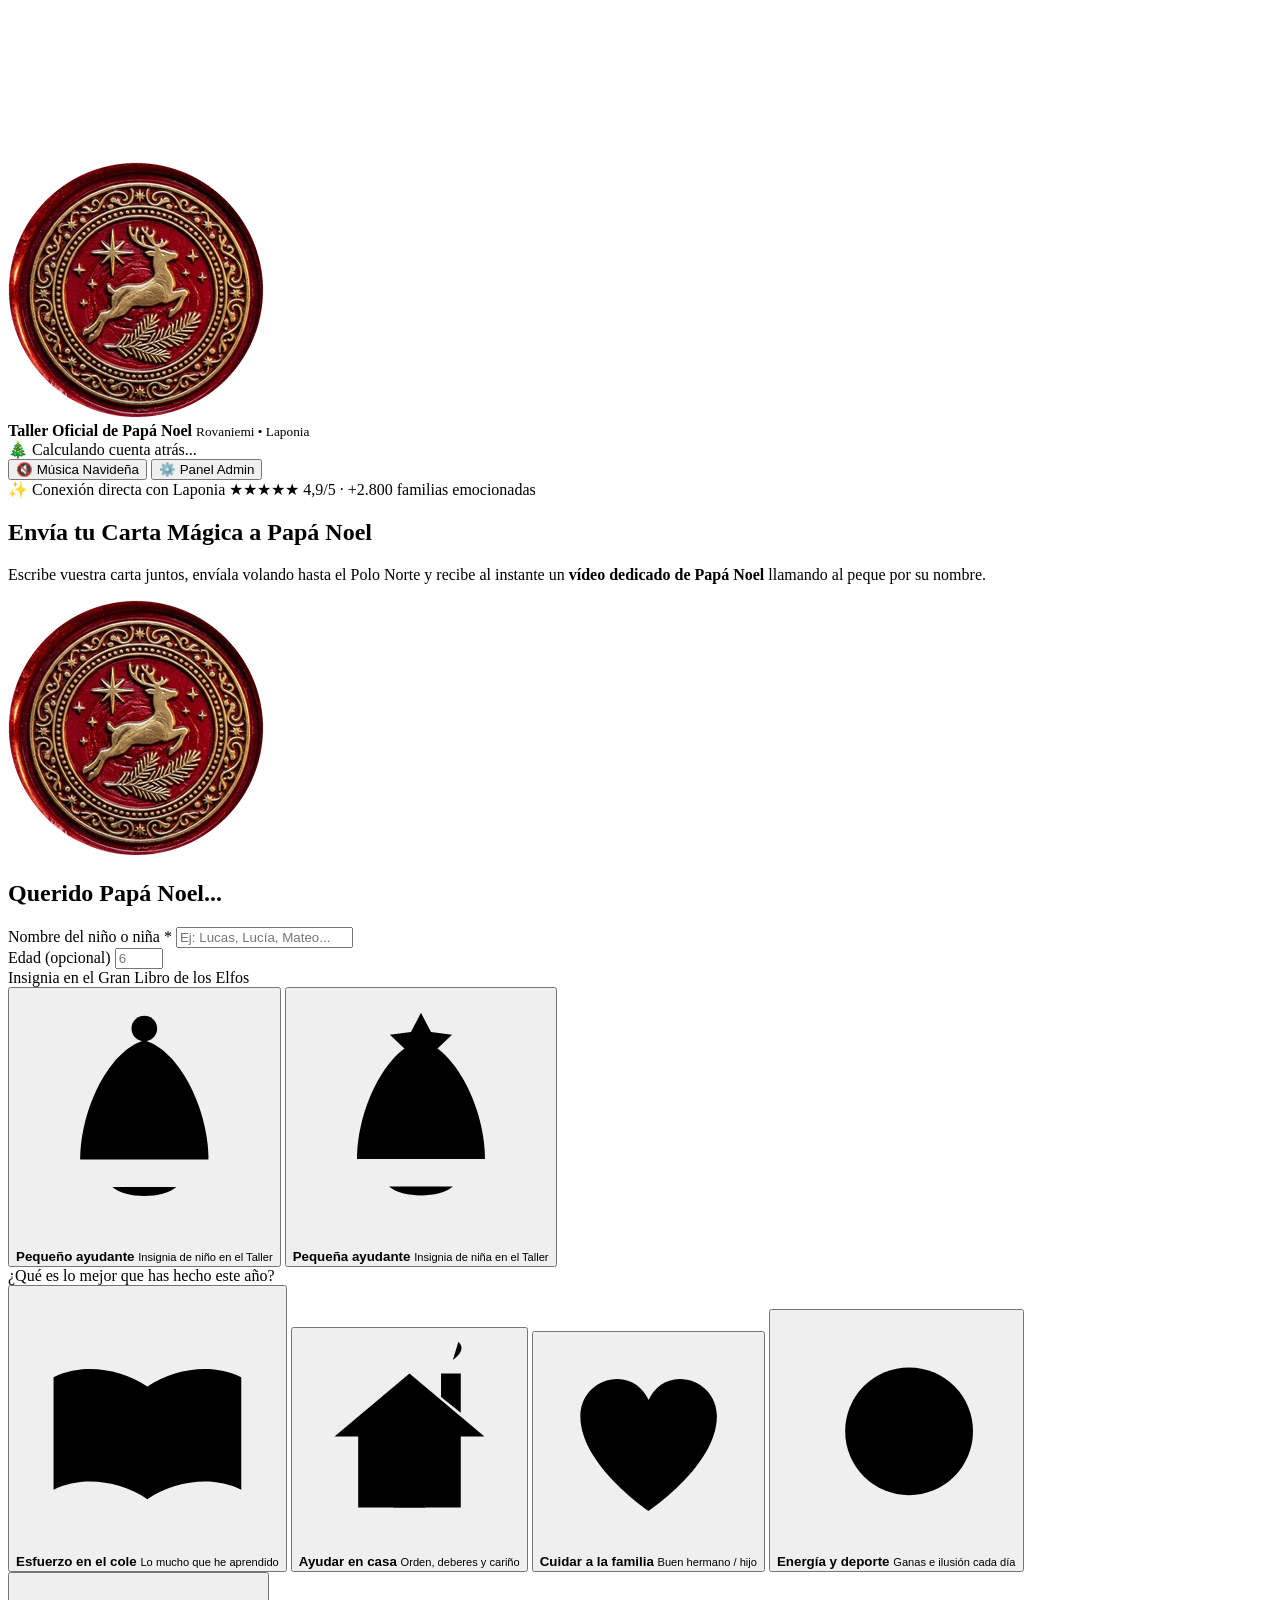
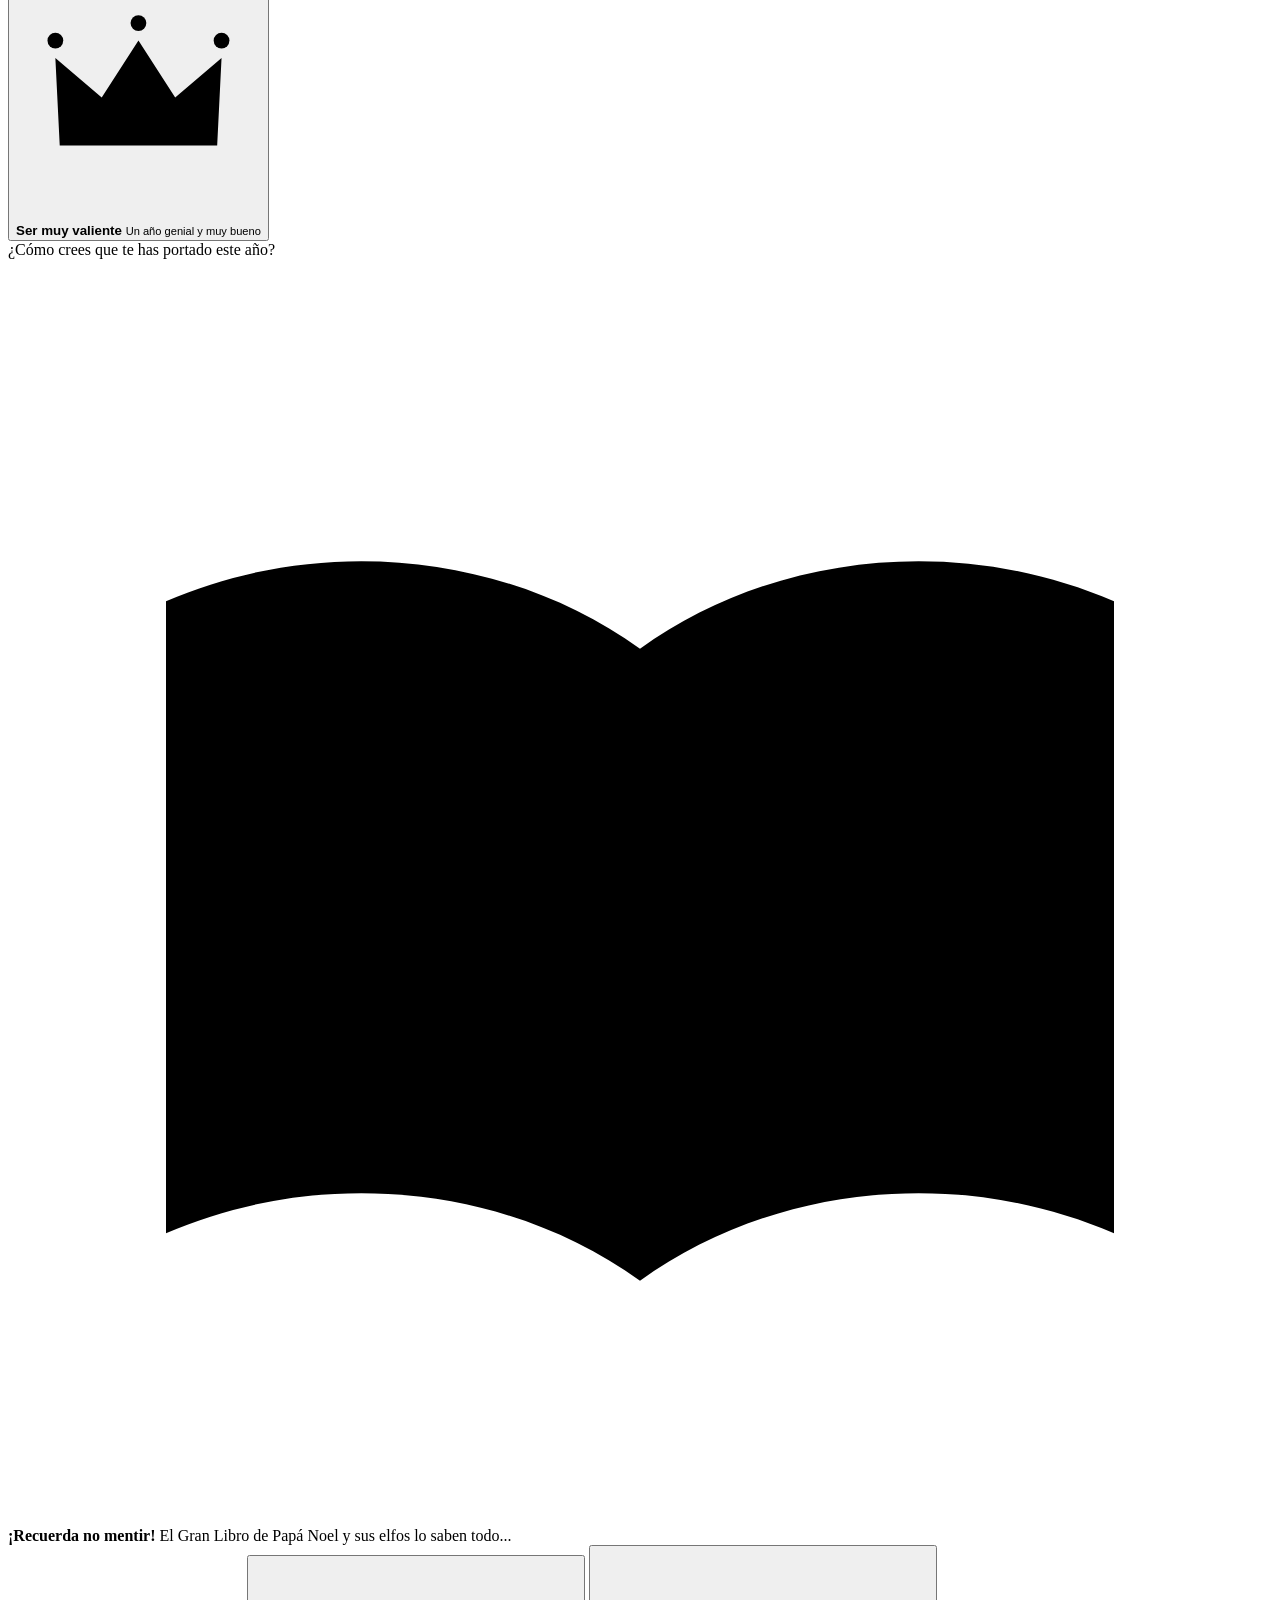
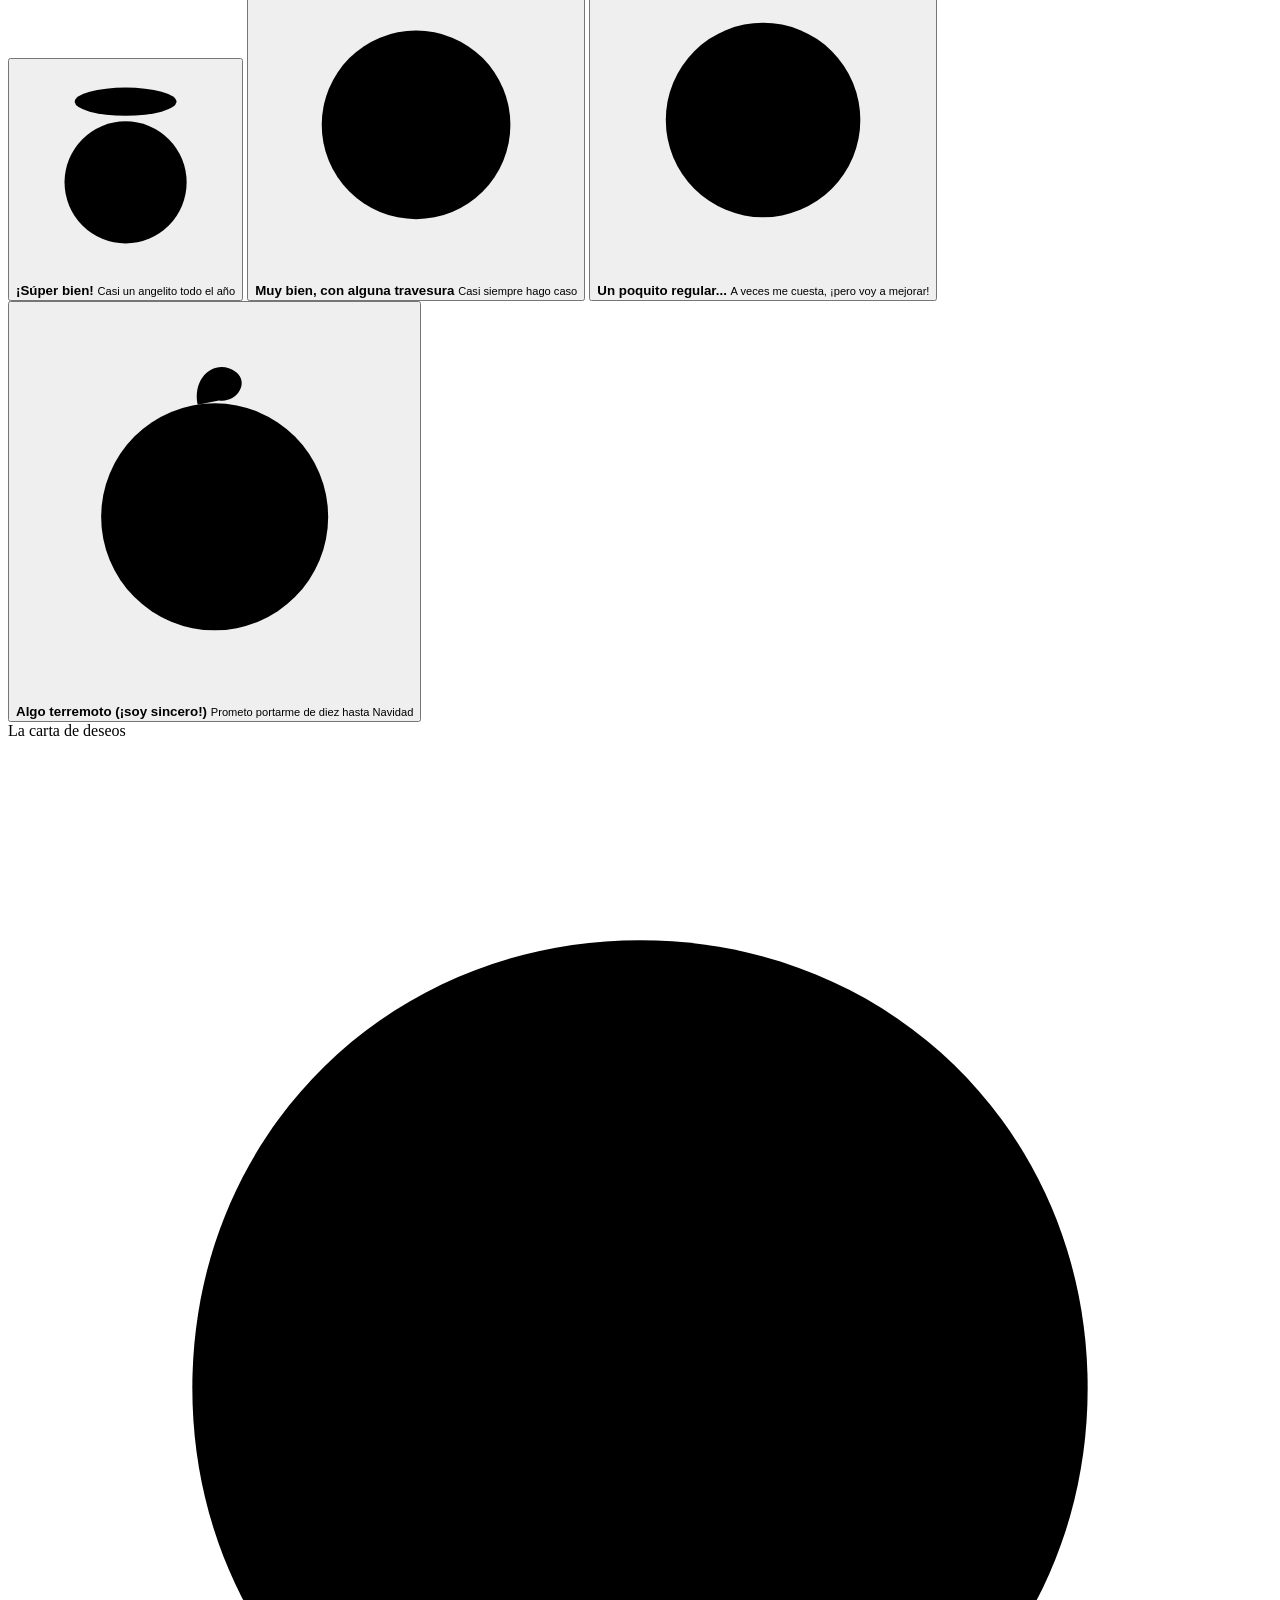
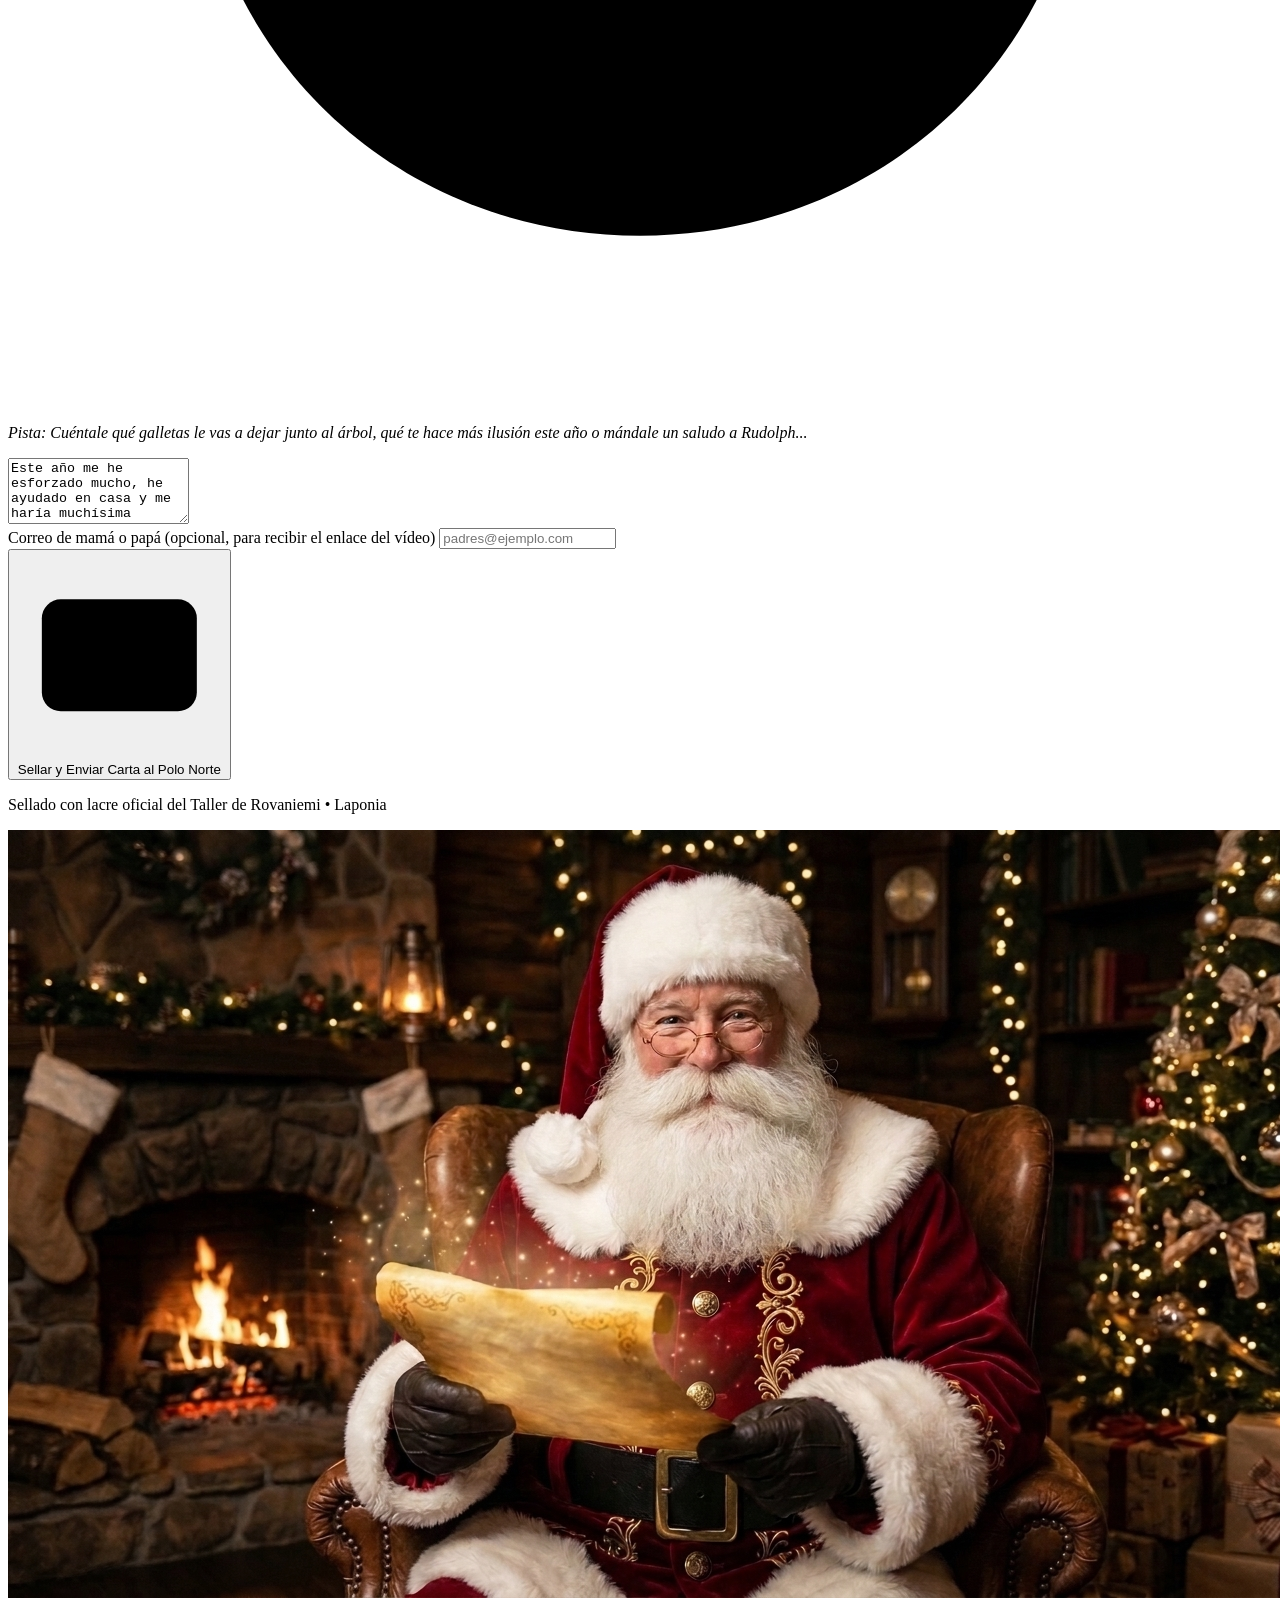
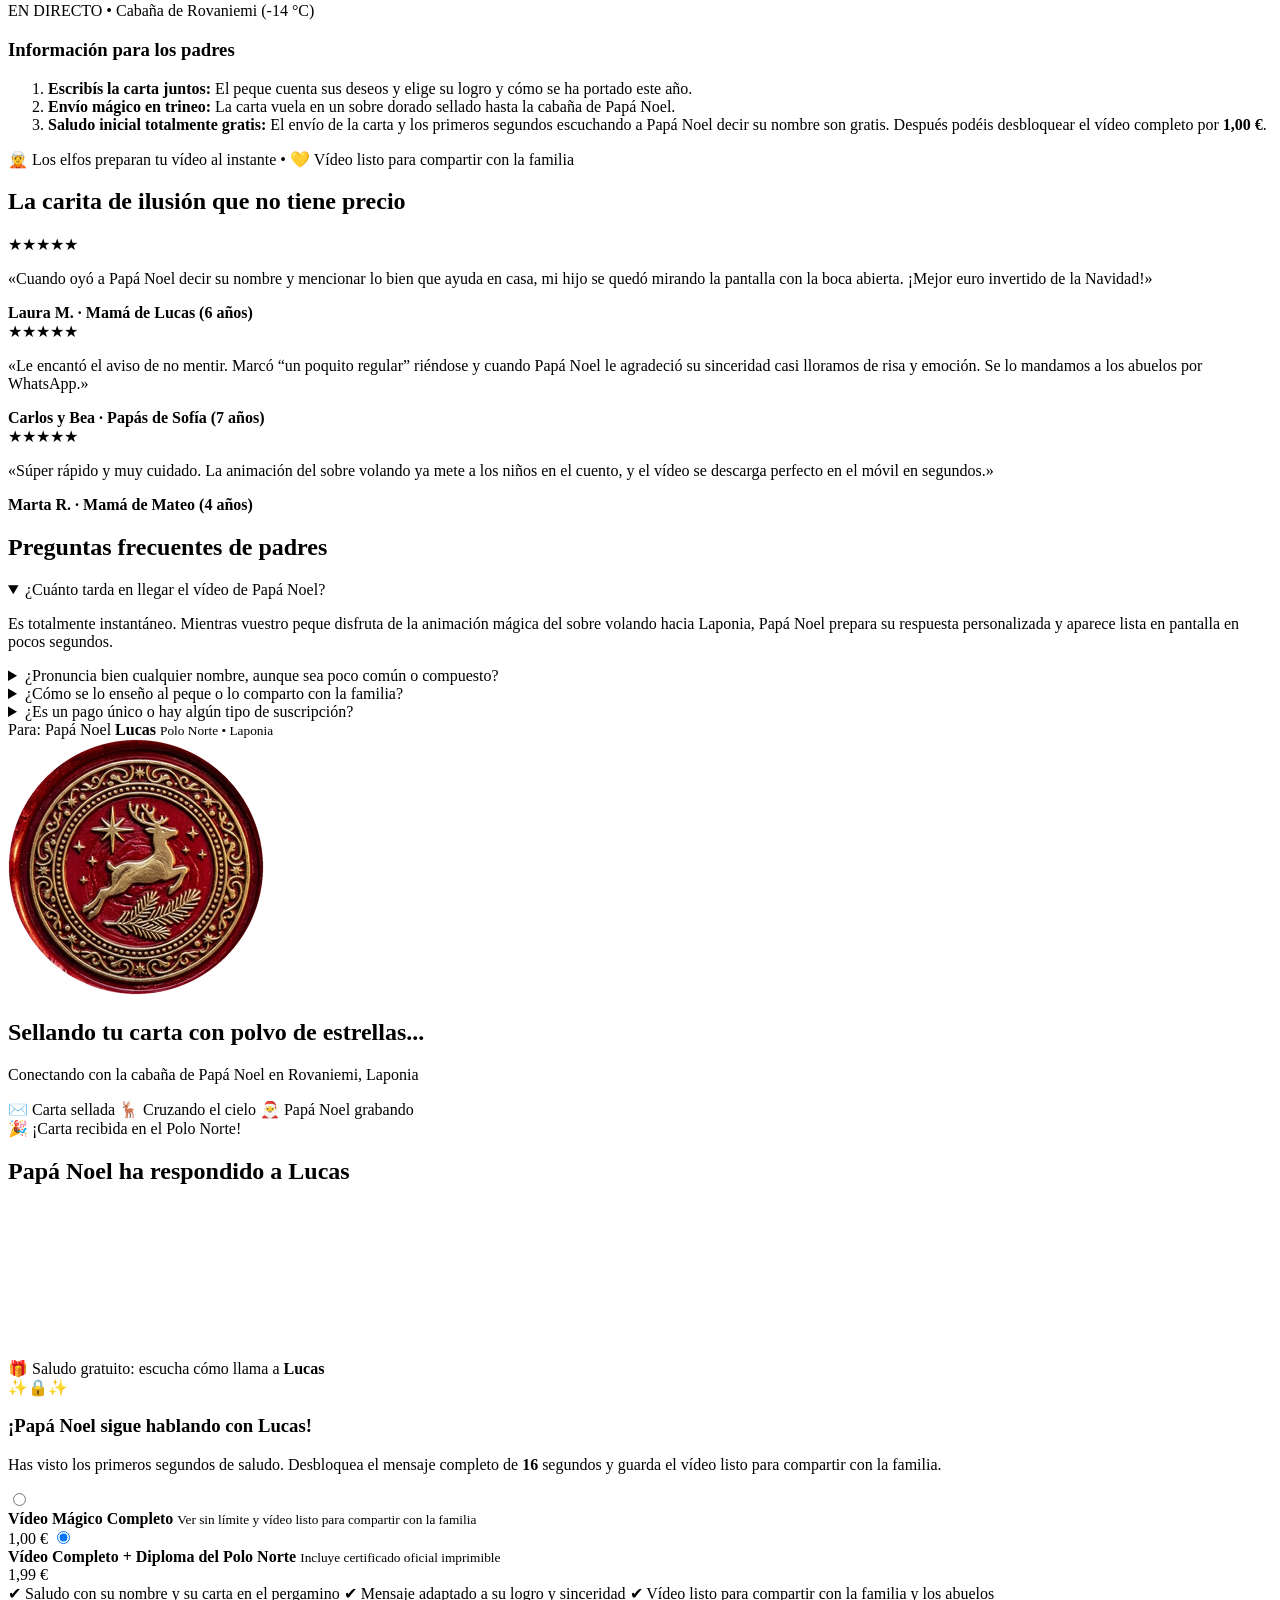
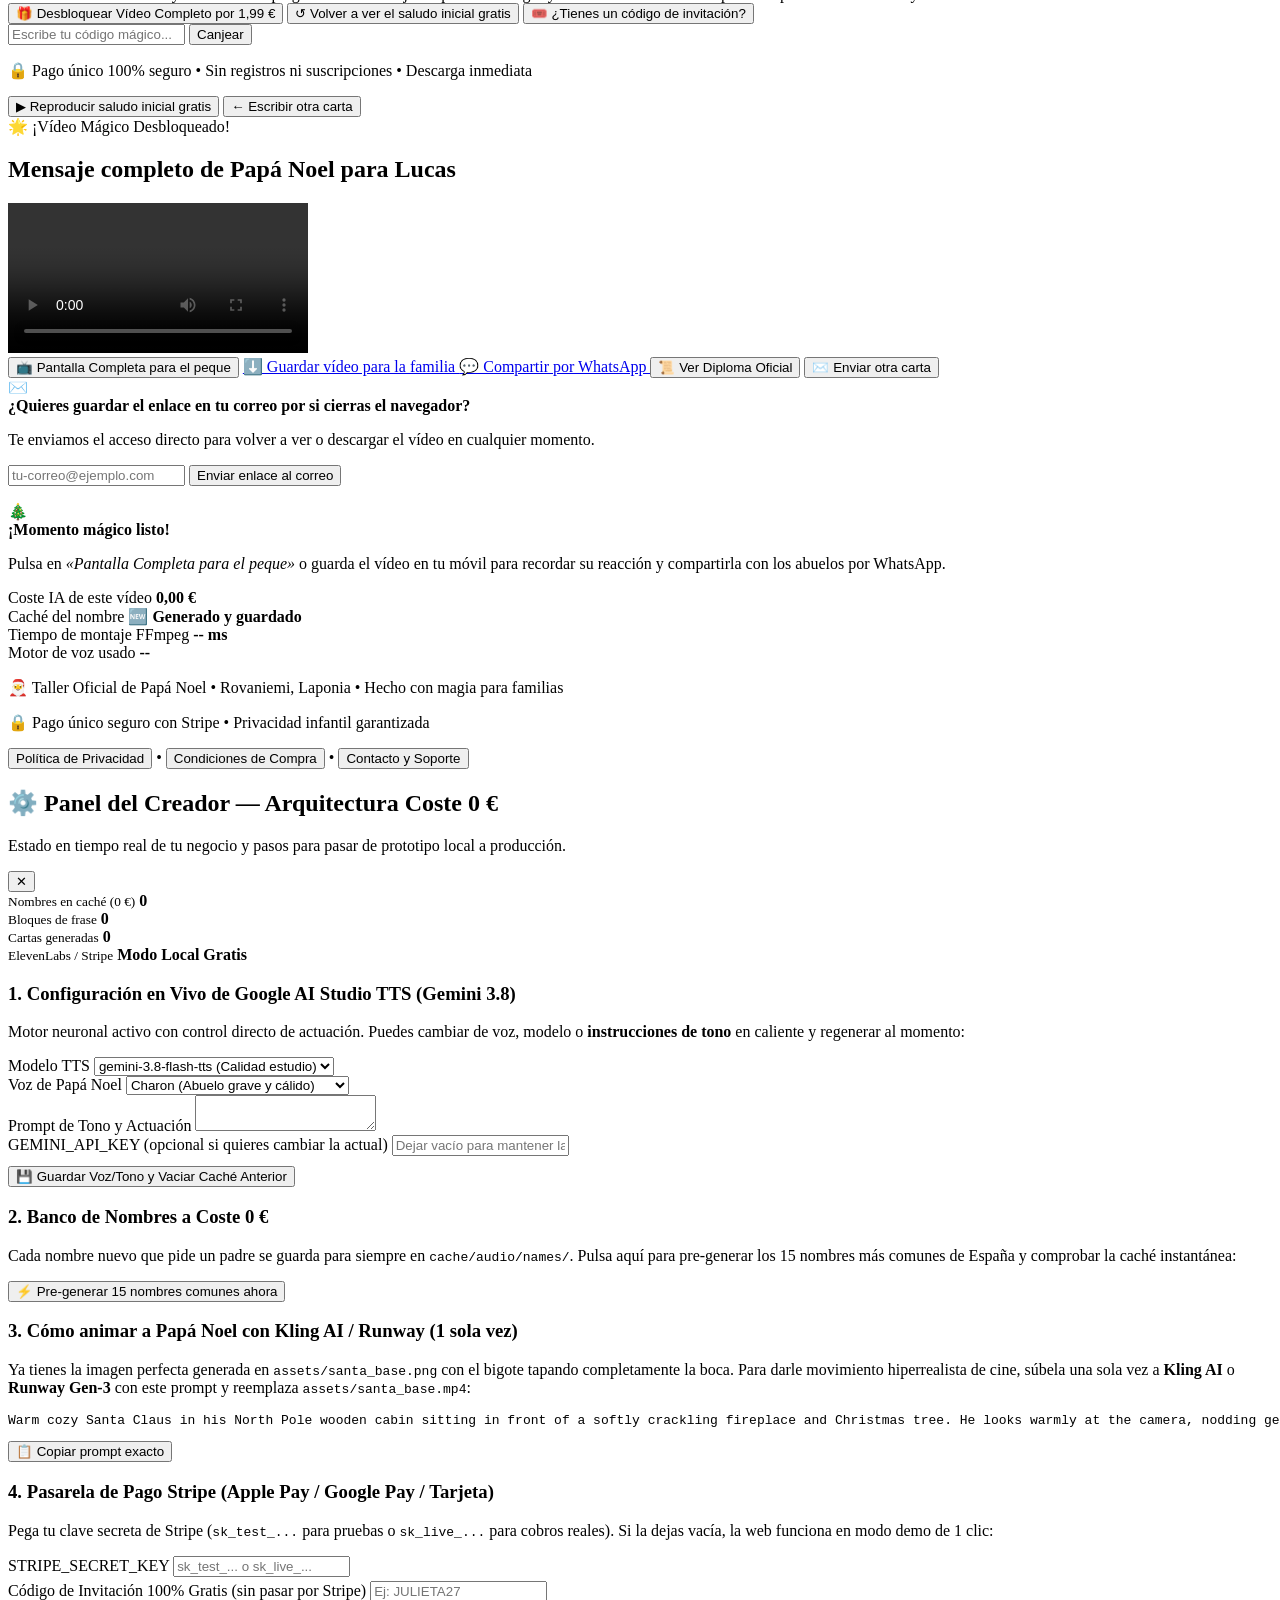
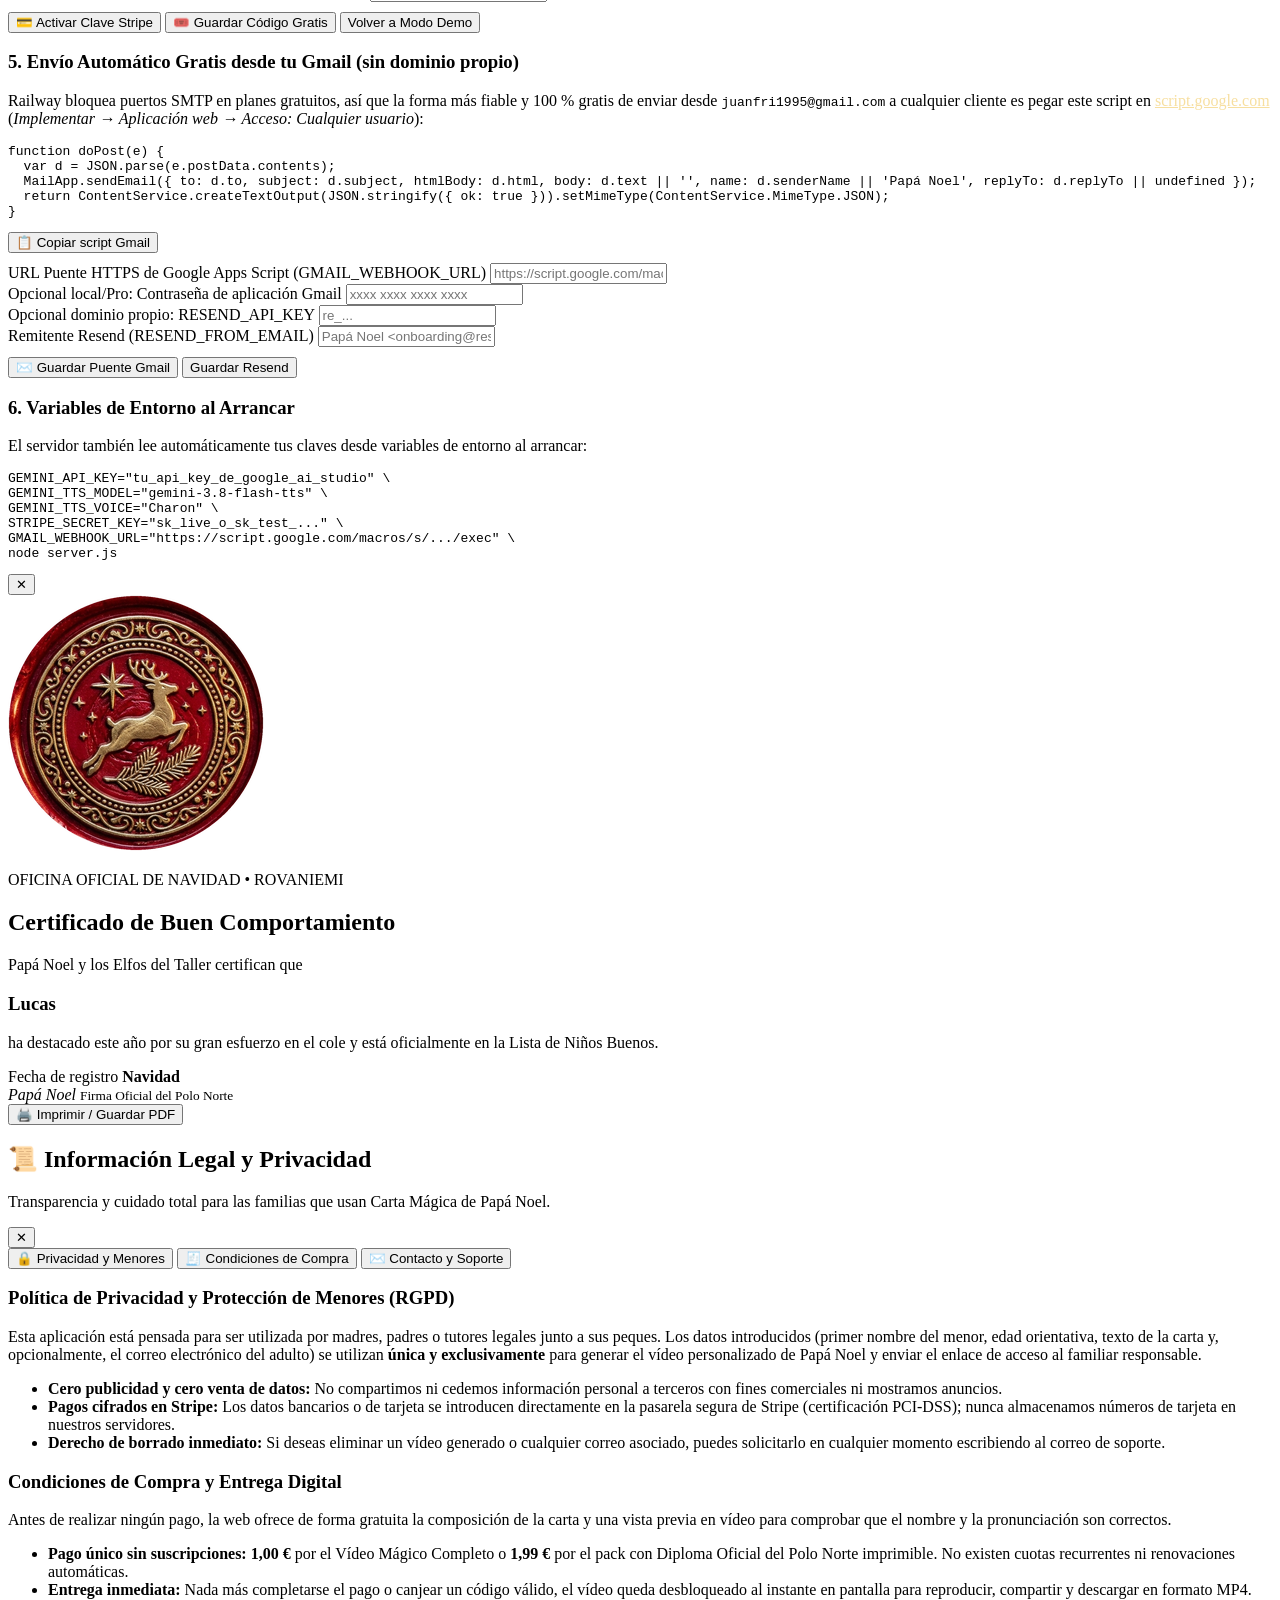
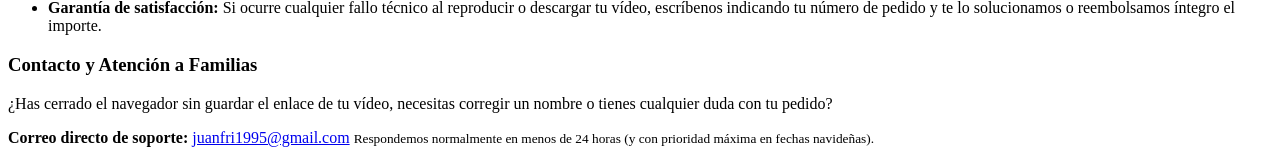
==== commit a4c603cf: "Add zero-cost Gmail delivery (HTTPS Apps Script webhook + native SMTP) compatible with Railway" ====
--- a/public/index.html
+++ b/public/index.html
@@ -843,24 +843,44 @@
         </div>
 
         <div class="creator-section">
-          <h3>5. Envío Automático por Email (Resend API)</h3>
+          <h3>5. Envío Automático Gratis desde tu Gmail (sin dominio propio)</h3>
           <p>
-            Pega tu clave gratuita de <a href="https://resend.com" target="_blank" rel="noopener" style="color:#f7dfa0;">Resend</a> (<code>re_...</code>) para enviar automáticamente el enlace del vídeo al correo de los padres tras el pago o código de invitación:
+            Railway bloquea puertos SMTP en planes gratuitos, así que la forma más fiable y 100 % gratis de enviar desde <code>juanfri1995@gmail.com</code> a cualquier cliente es pegar este script en <a href="https://script.google.com" target="_blank" rel="noopener" style="color:#f7dfa0;">script.google.com</a> (<em>Implementar → Aplicación web → Acceso: Cualquier usuario</em>):
           </p>
+          <pre class="prompt-box" id="gasScriptBox">function doPost(e) {
+  var d = JSON.parse(e.postData.contents);
+  MailApp.sendEmail({ to: d.to, subject: d.subject, htmlBody: d.html, body: d.text || '', name: d.senderName || 'Papá Noel', replyTo: d.replyTo || undefined });
+  return ContentService.createTextOutput(JSON.stringify({ ok: true })).setMimeType(ContentService.MimeType.JSON);
+}</pre>
+          <div class="creator-actions-inline" style="margin-bottom:10px;">
+            <button id="copyGasCodeBtn" type="button" class="btn-ghost">📋 Copiar script Gmail</button>
+          </div>
           <div class="tts-config-grid">
+            <div class="tts-field tts-full">
+              <label for="gmailWebhookInput">URL Puente HTTPS de Google Apps Script (GMAIL_WEBHOOK_URL)</label>
+              <input id="gmailWebhookInput" type="url" placeholder="https://script.google.com/macros/s/.../exec" />
+            </div>
             <div class="tts-field">
-              <label for="resendApiKeyInput">RESEND_API_KEY</label>
+              <label for="gmailAppPassInput">Opcional local/Pro: Contraseña de aplicación Gmail</label>
+              <input id="gmailAppPassInput" type="password" placeholder="xxxx xxxx xxxx xxxx" />
+            </div>
+            <div class="tts-field">
+              <label for="resendApiKeyInput">Opcional dominio propio: RESEND_API_KEY</label>
               <input id="resendApiKeyInput" type="password" placeholder="re_..." />
             </div>
-            <div class="tts-field">
-              <label for="resendFromInput">Remitente (RESEND_FROM_EMAIL)</label>
+            <div class="tts-field tts-full">
+              <label for="resendFromInput">Remitente Resend (RESEND_FROM_EMAIL)</label>
               <input id="resendFromInput" type="text" placeholder="Papá Noel <onboarding@resend.dev>" />
             </div>
           </div>
           <div class="creator-actions-inline" style="margin-top:10px;">
-            <button id="saveResendConfigBtn" type="button" class="btn-secondary">
-              ✉️ Guardar Email Resend
+            <button id="saveGmailConfigBtn" type="button" class="btn-secondary">
+              ✉️ Guardar Puente Gmail
             </button>
+            <button id="saveResendConfigBtn" type="button" class="btn-ghost">
+              Guardar Resend
+            </button>
+            <span id="gmailConfigStatus" class="status-inline"></span>
             <span id="resendConfigStatus" class="status-inline"></span>
           </div>
         </div>
@@ -872,7 +892,7 @@
 GEMINI_TTS_MODEL="gemini-3.8-flash-tts" \
 GEMINI_TTS_VOICE="Charon" \
 STRIPE_SECRET_KEY="sk_live_o_sk_test_..." \
-RESEND_API_KEY="re_..." \
+GMAIL_WEBHOOK_URL="https://script.google.com/macros/s/.../exec" \
 node server.js</pre>
         </div>
       </div>
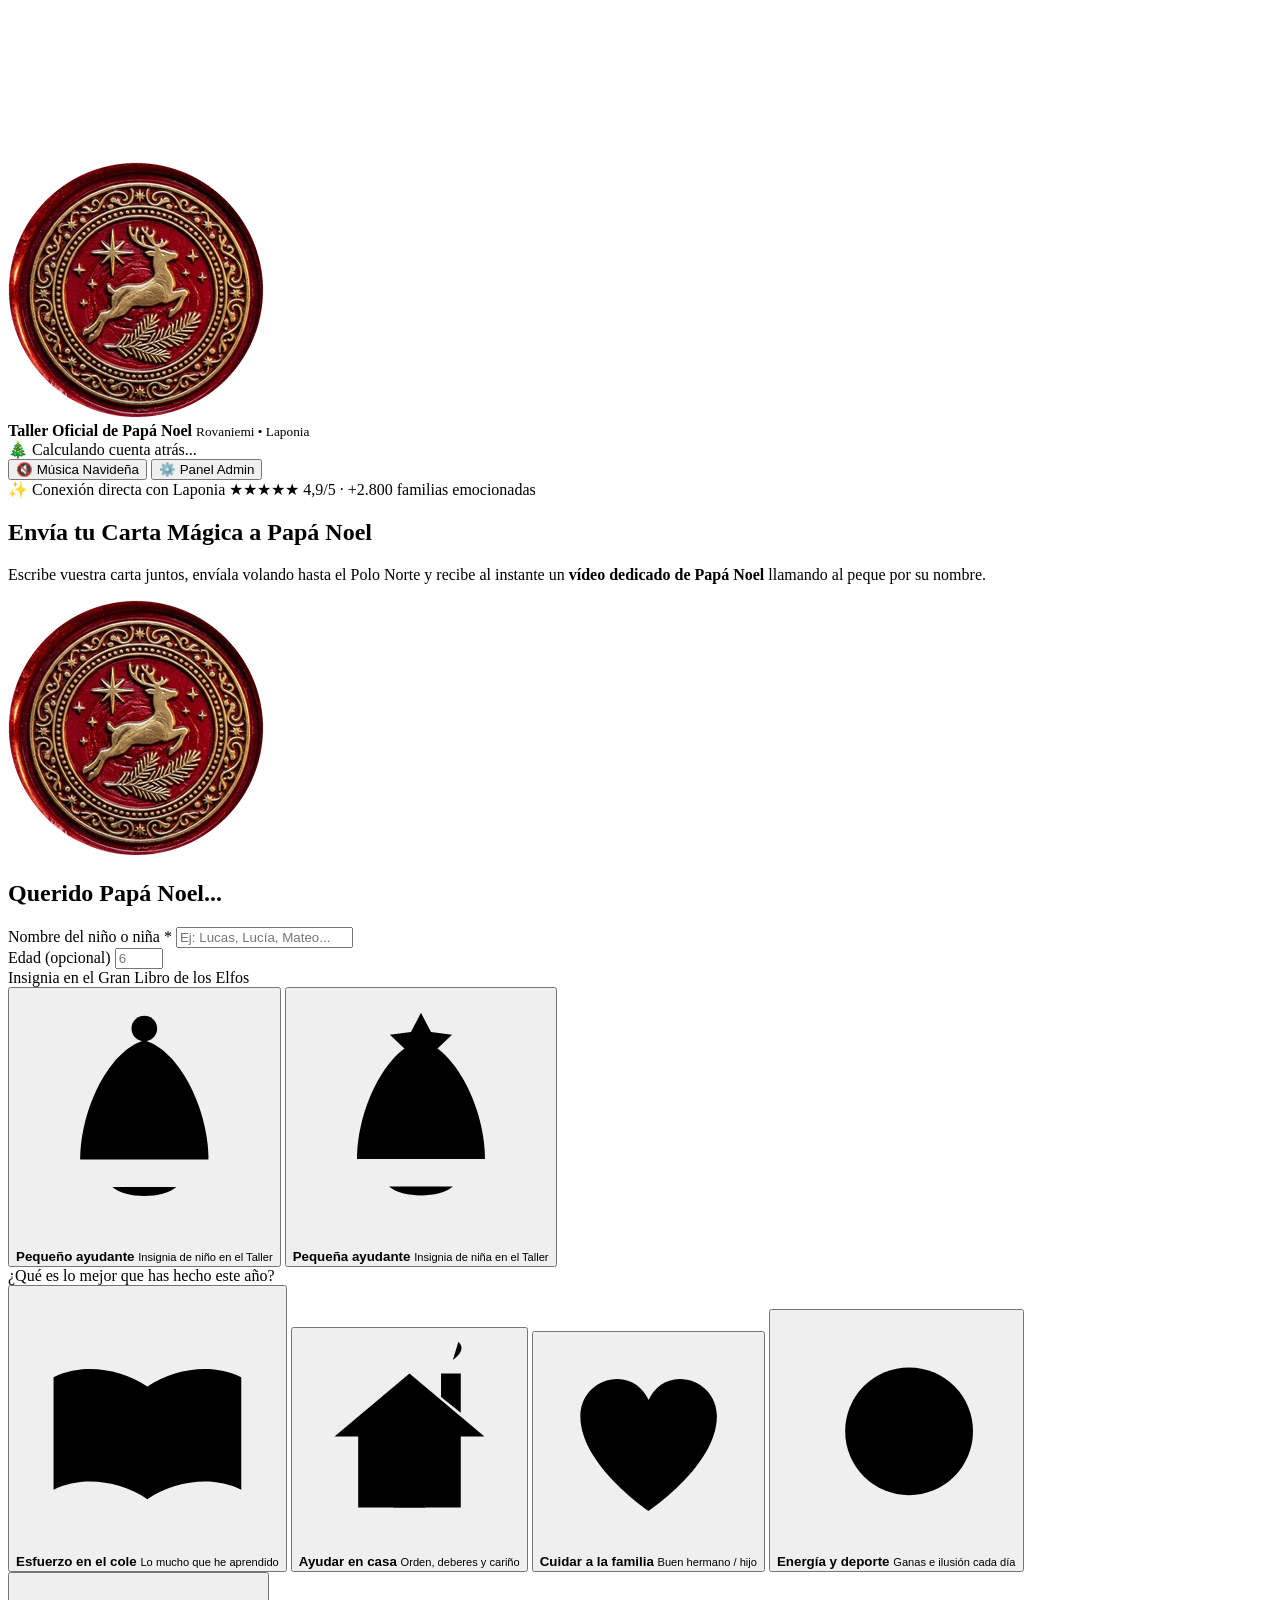
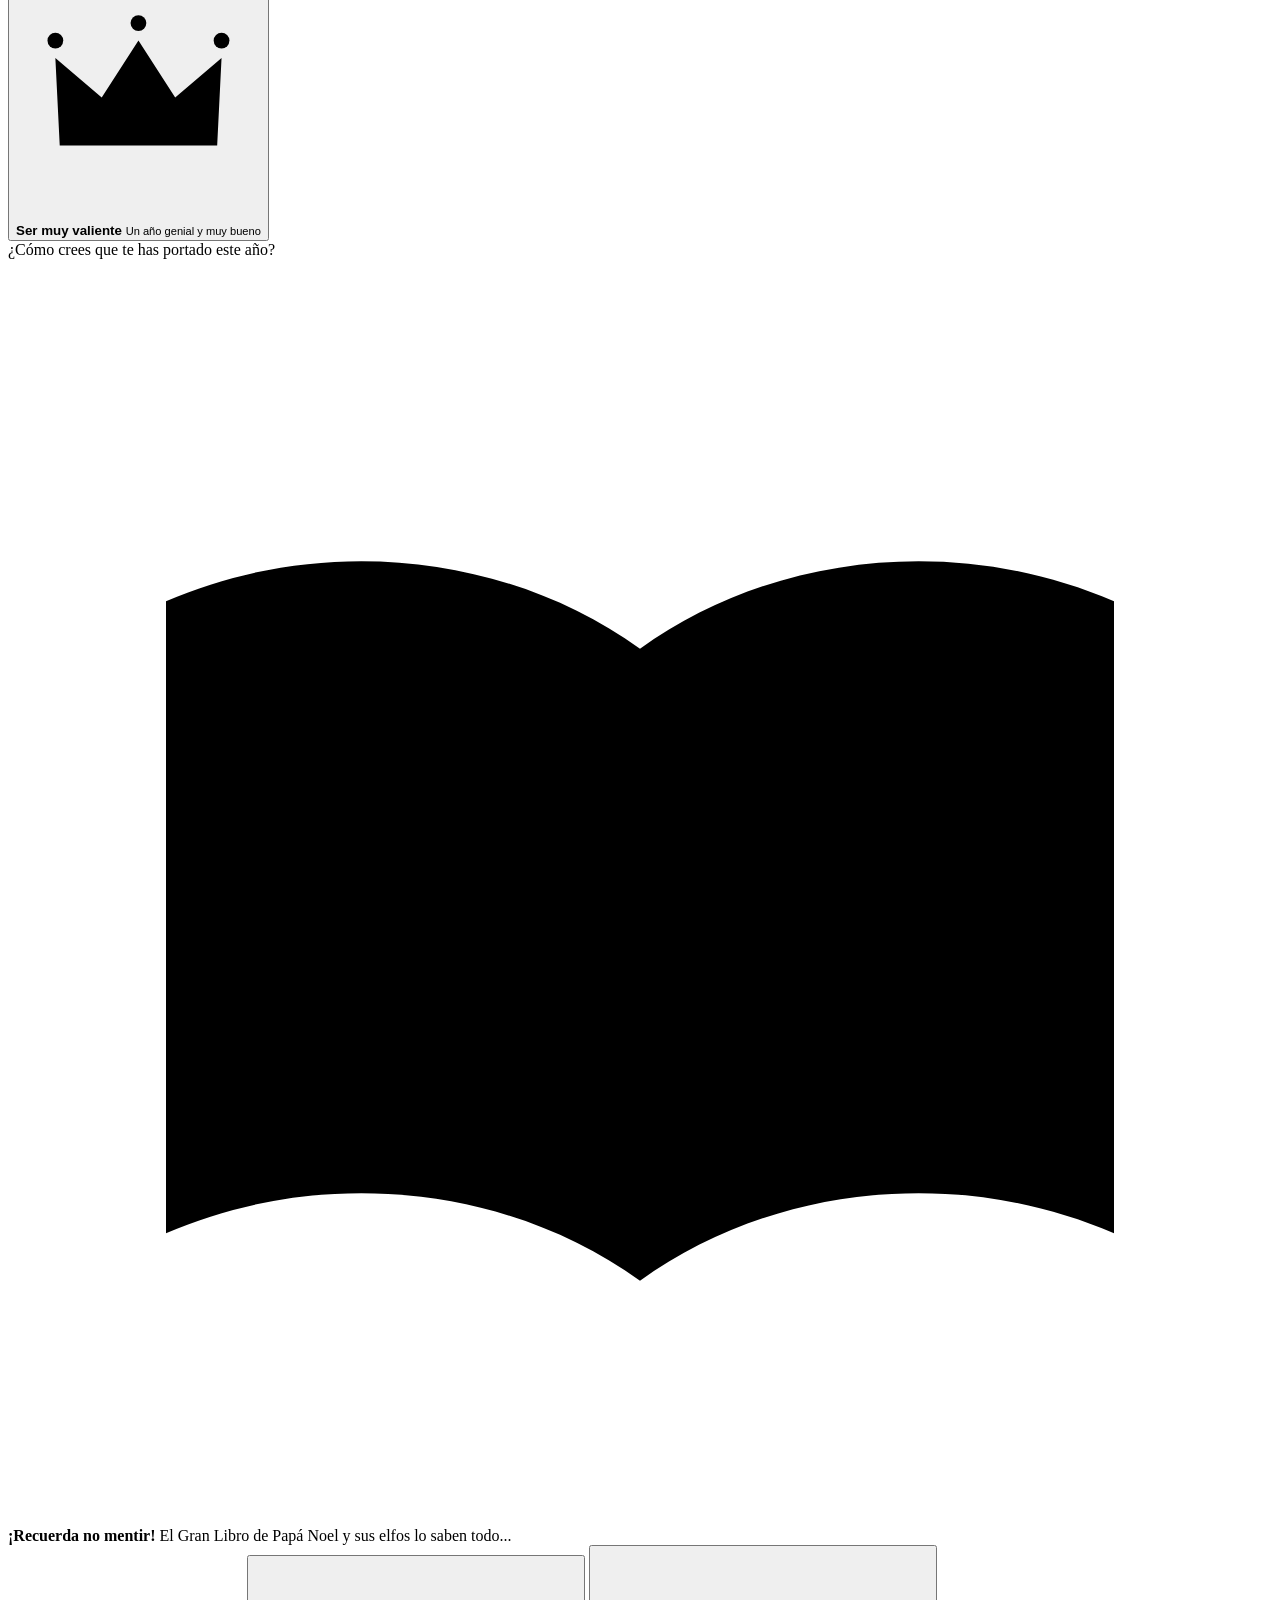
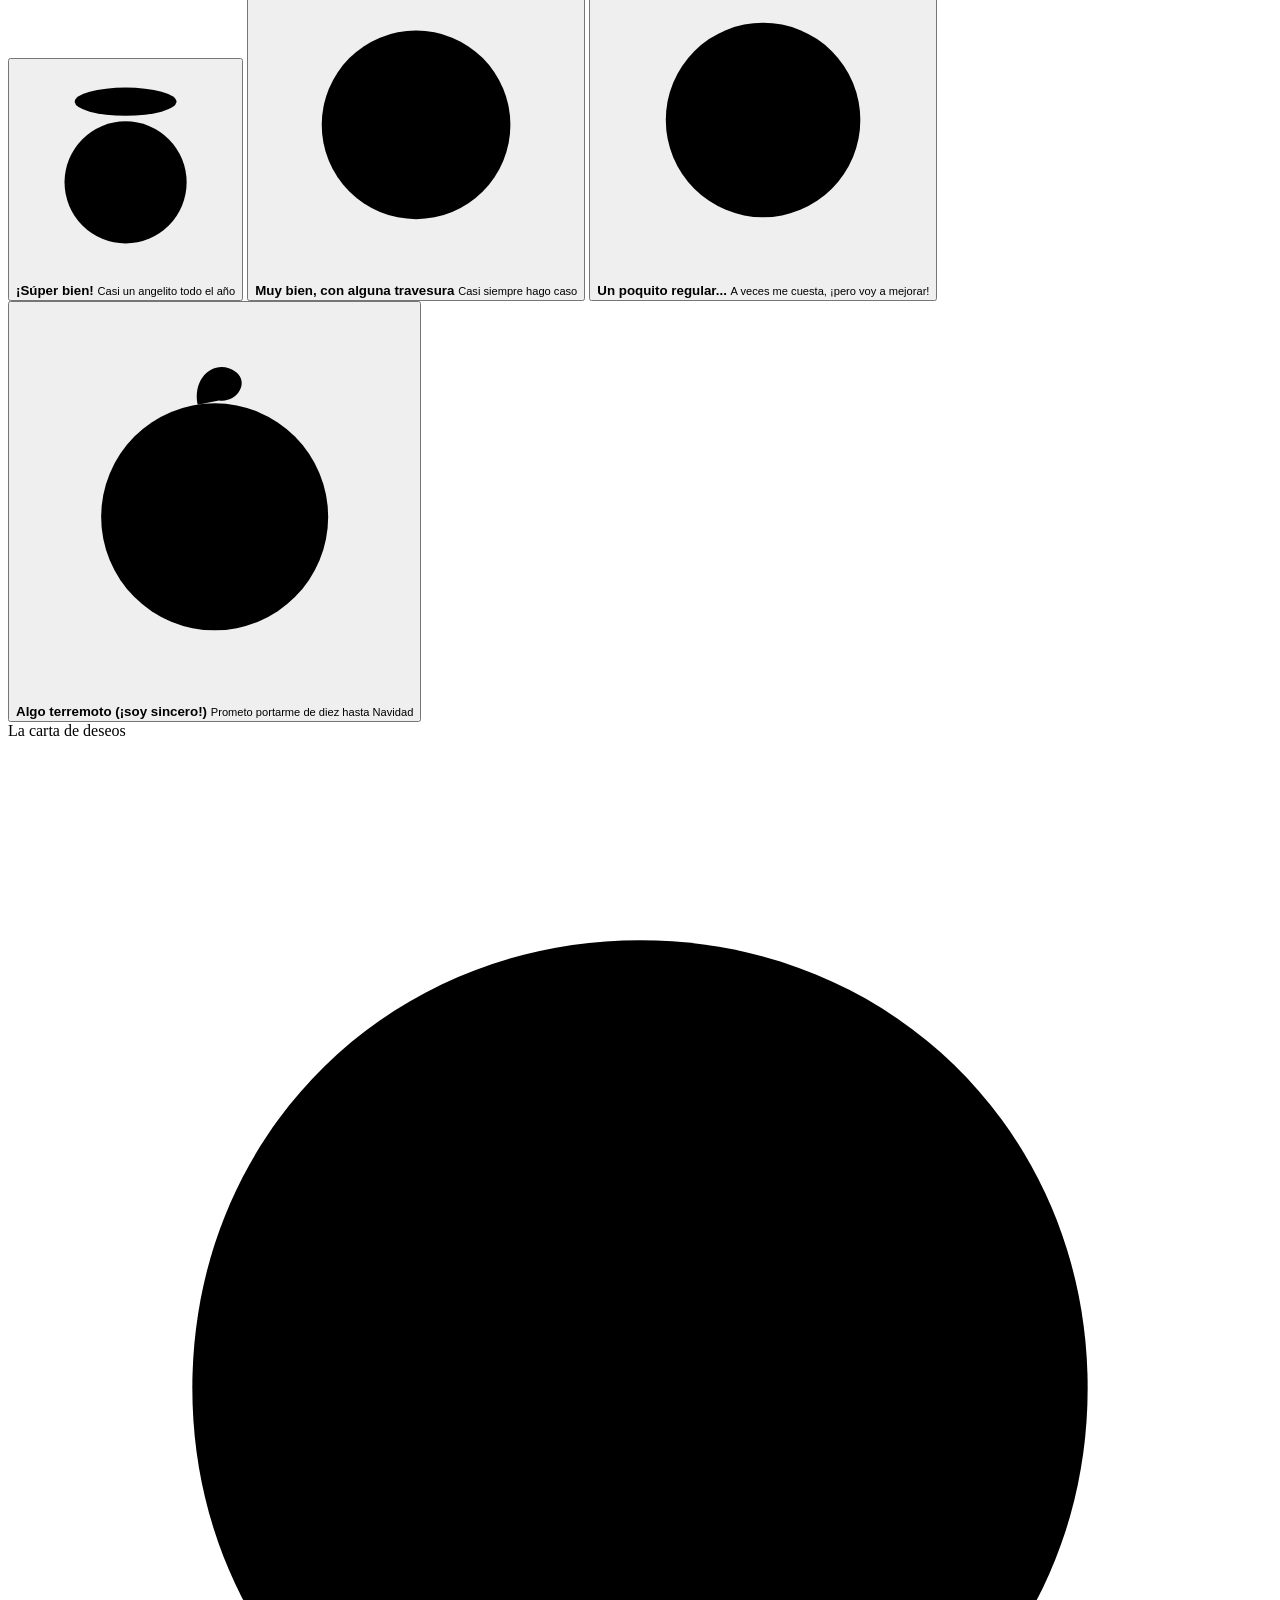
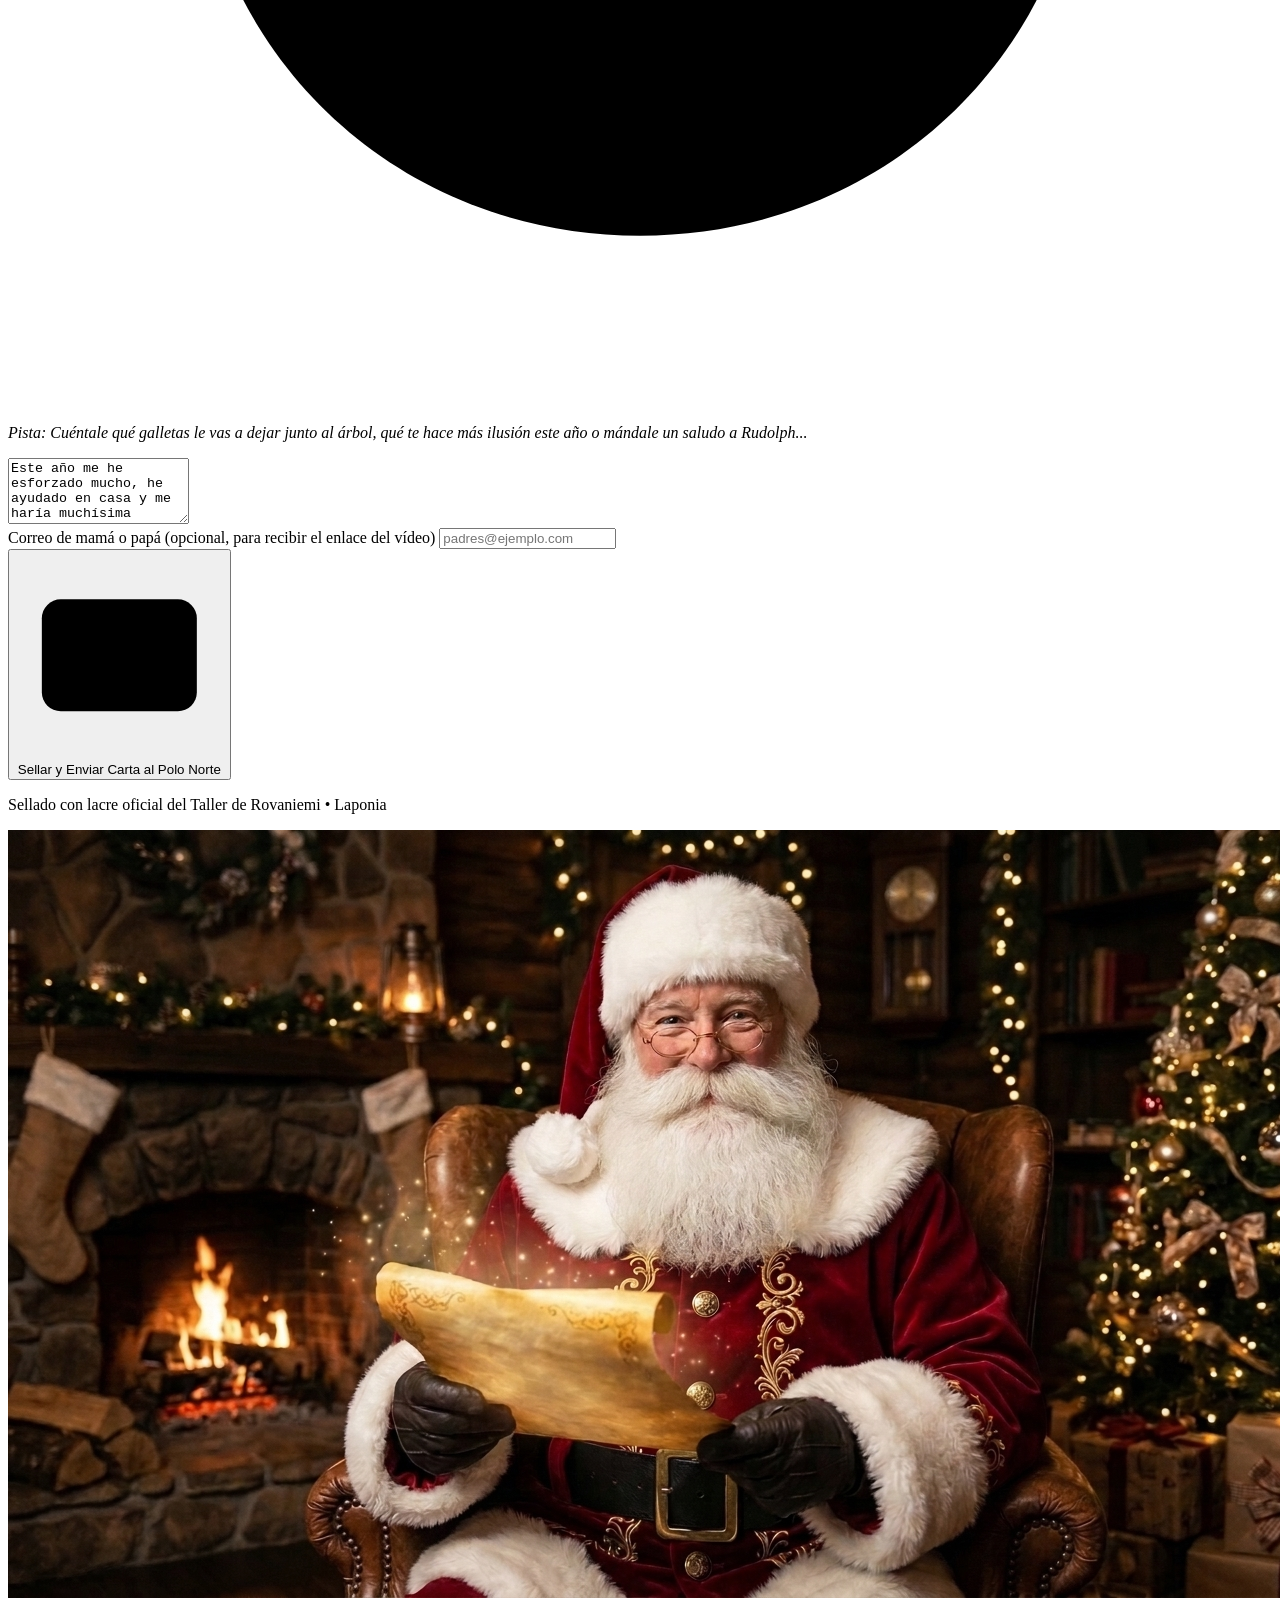
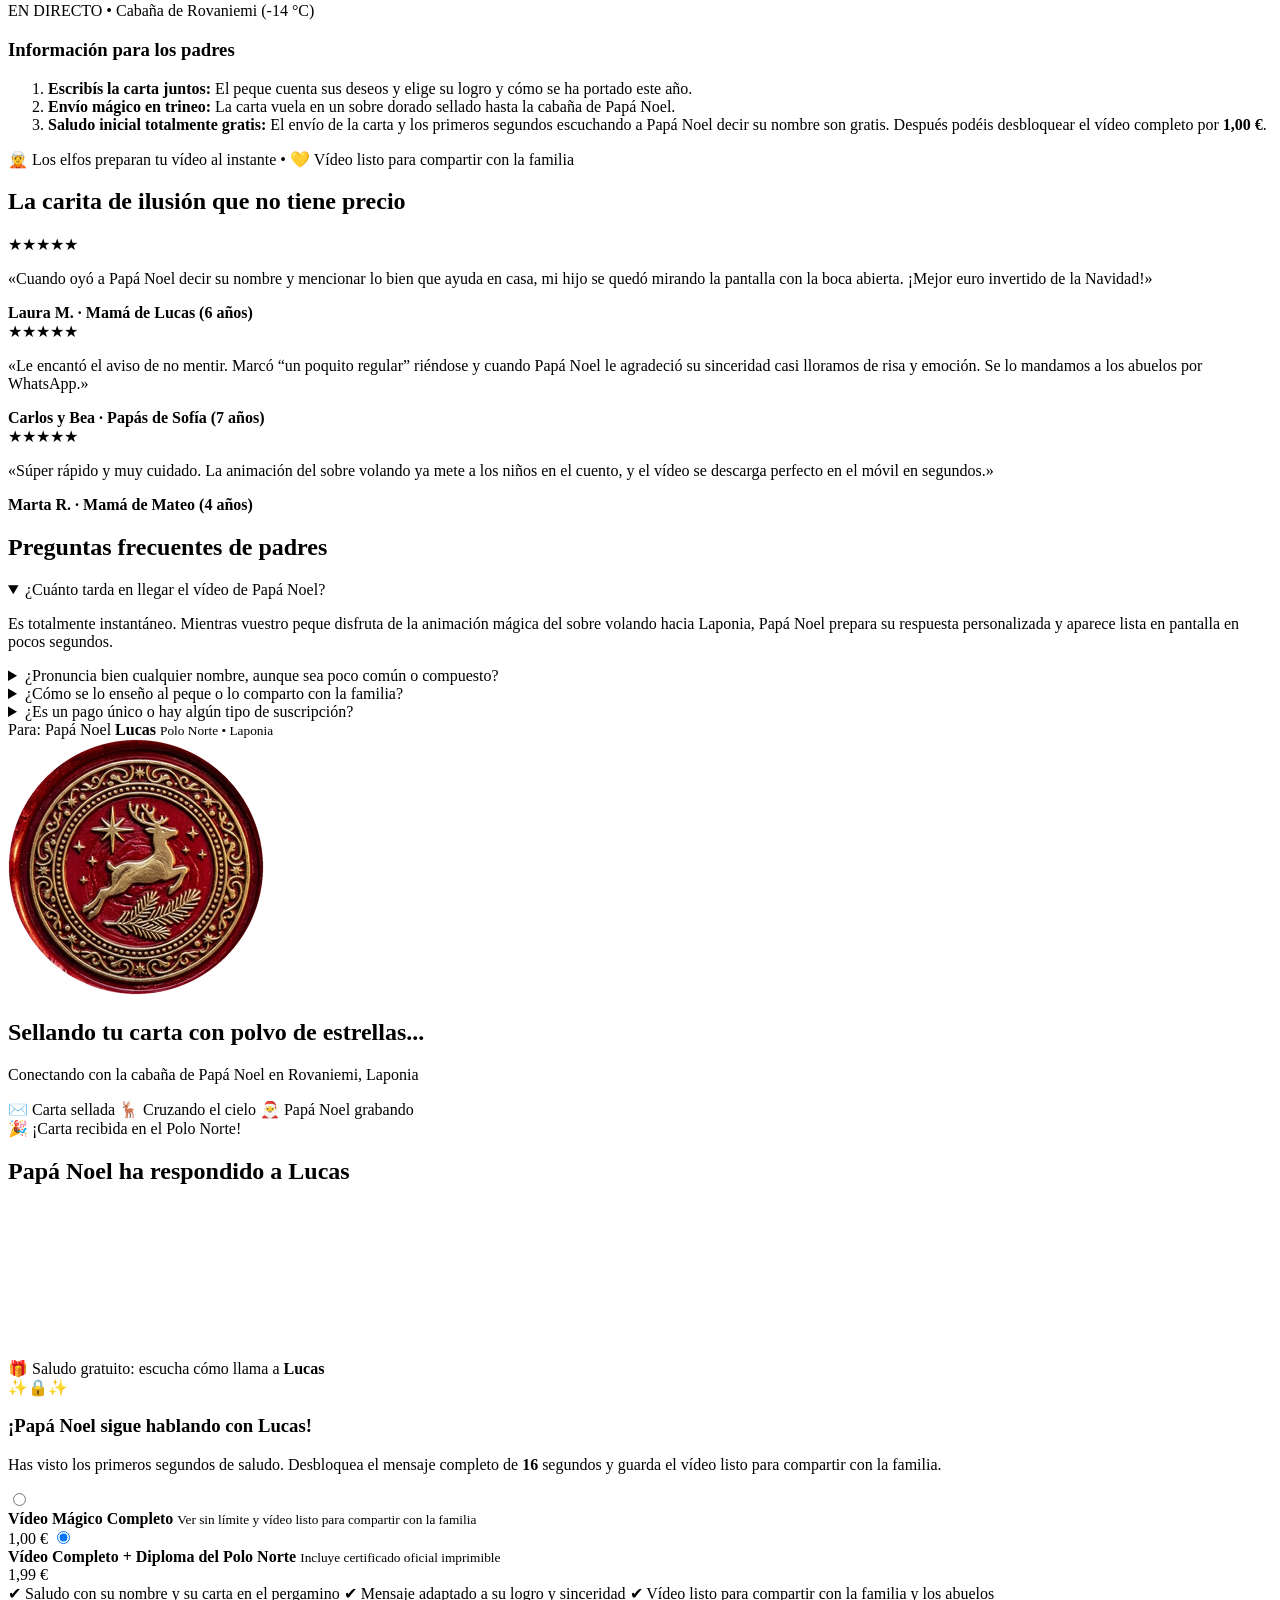
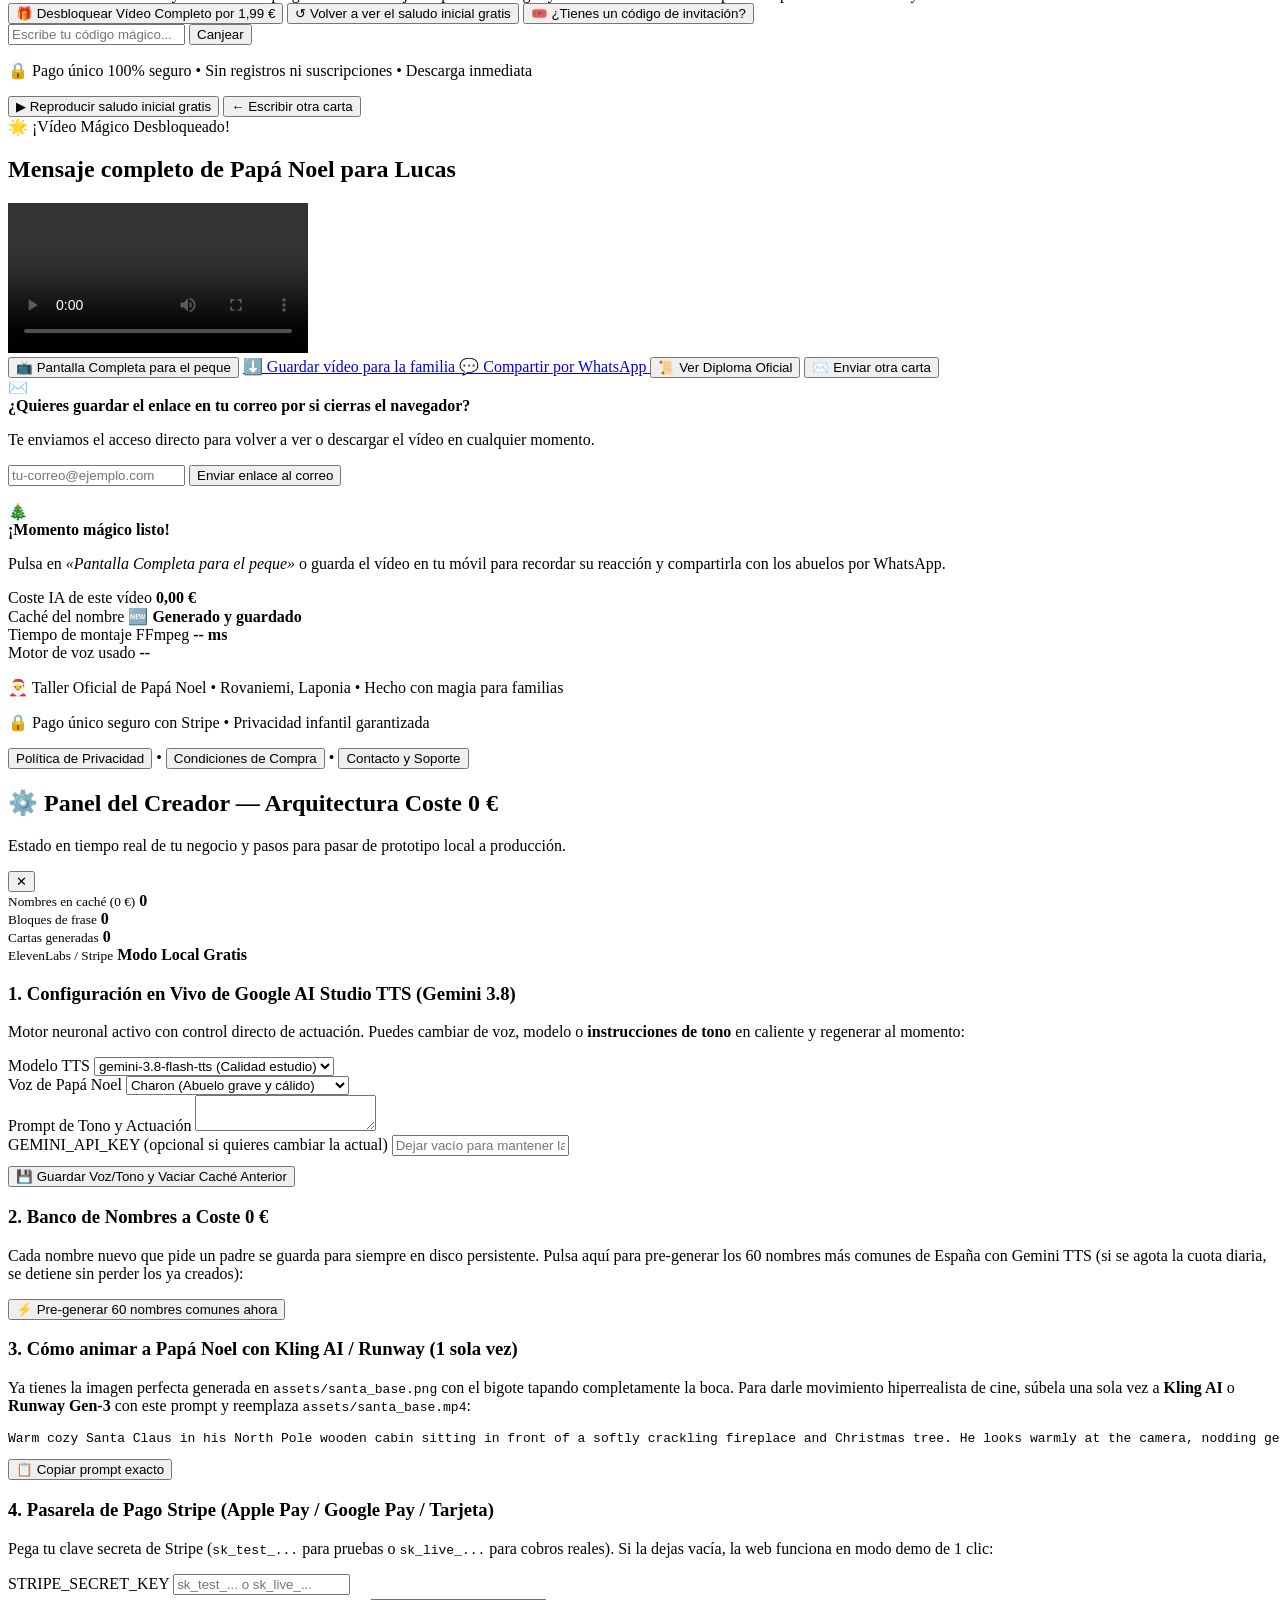
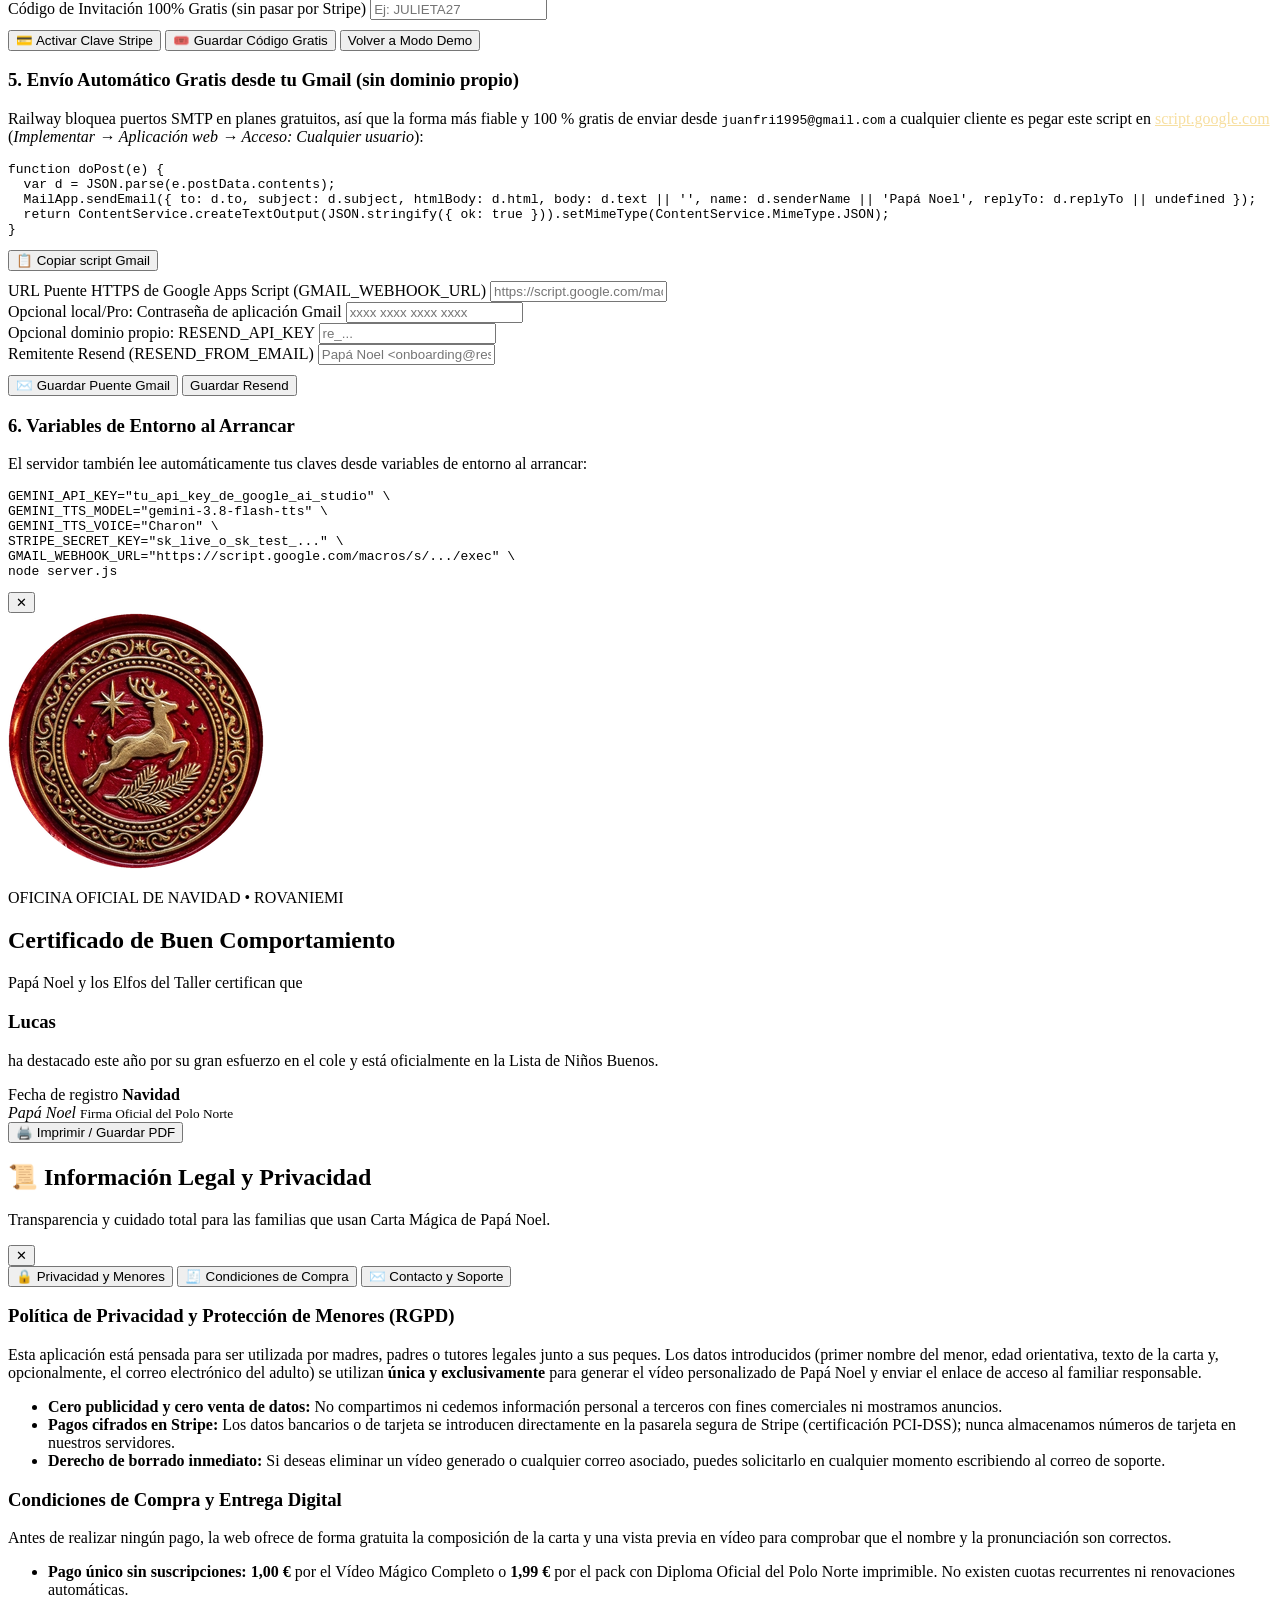
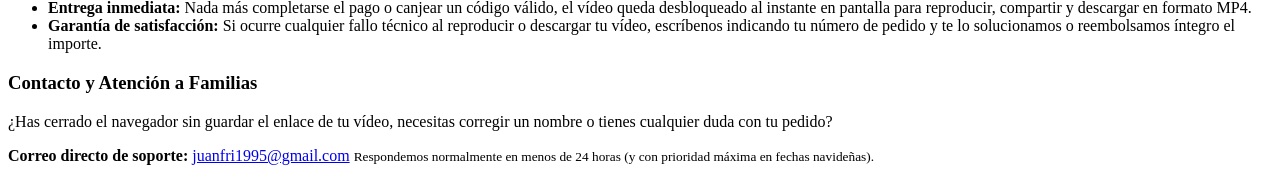
==== commit 4a33f291: "Support Railway /app/generated persistent audio cache and strict Gemini TTS quota-safe pregeneration" ====
--- a/public/index.html
+++ b/public/index.html
@@ -789,12 +789,12 @@
         <div class="creator-section">
           <h3>2. Banco de Nombres a Coste 0 €</h3>
           <p>
-            Cada nombre nuevo que pide un padre se guarda para siempre en <code>cache/audio/names/</code>.
-            Pulsa aquí para pre-generar los 15 nombres más comunes de España y comprobar la caché instantánea:
+            Cada nombre nuevo que pide un padre se guarda para siempre en disco persistente.
+            Pulsa aquí para pre-generar los 60 nombres más comunes de España con Gemini TTS (si se agota la cuota diaria, se detiene sin perder los ya creados):
           </p>
           <div class="creator-actions-inline">
             <button id="pregenerateBtn" type="button" class="btn-secondary">
-              ⚡ Pre-generar 15 nombres comunes ahora
+              ⚡ Pre-generar 60 nombres comunes ahora
             </button>
             <span id="pregenerateStatus" class="status-inline"></span>
           </div>
